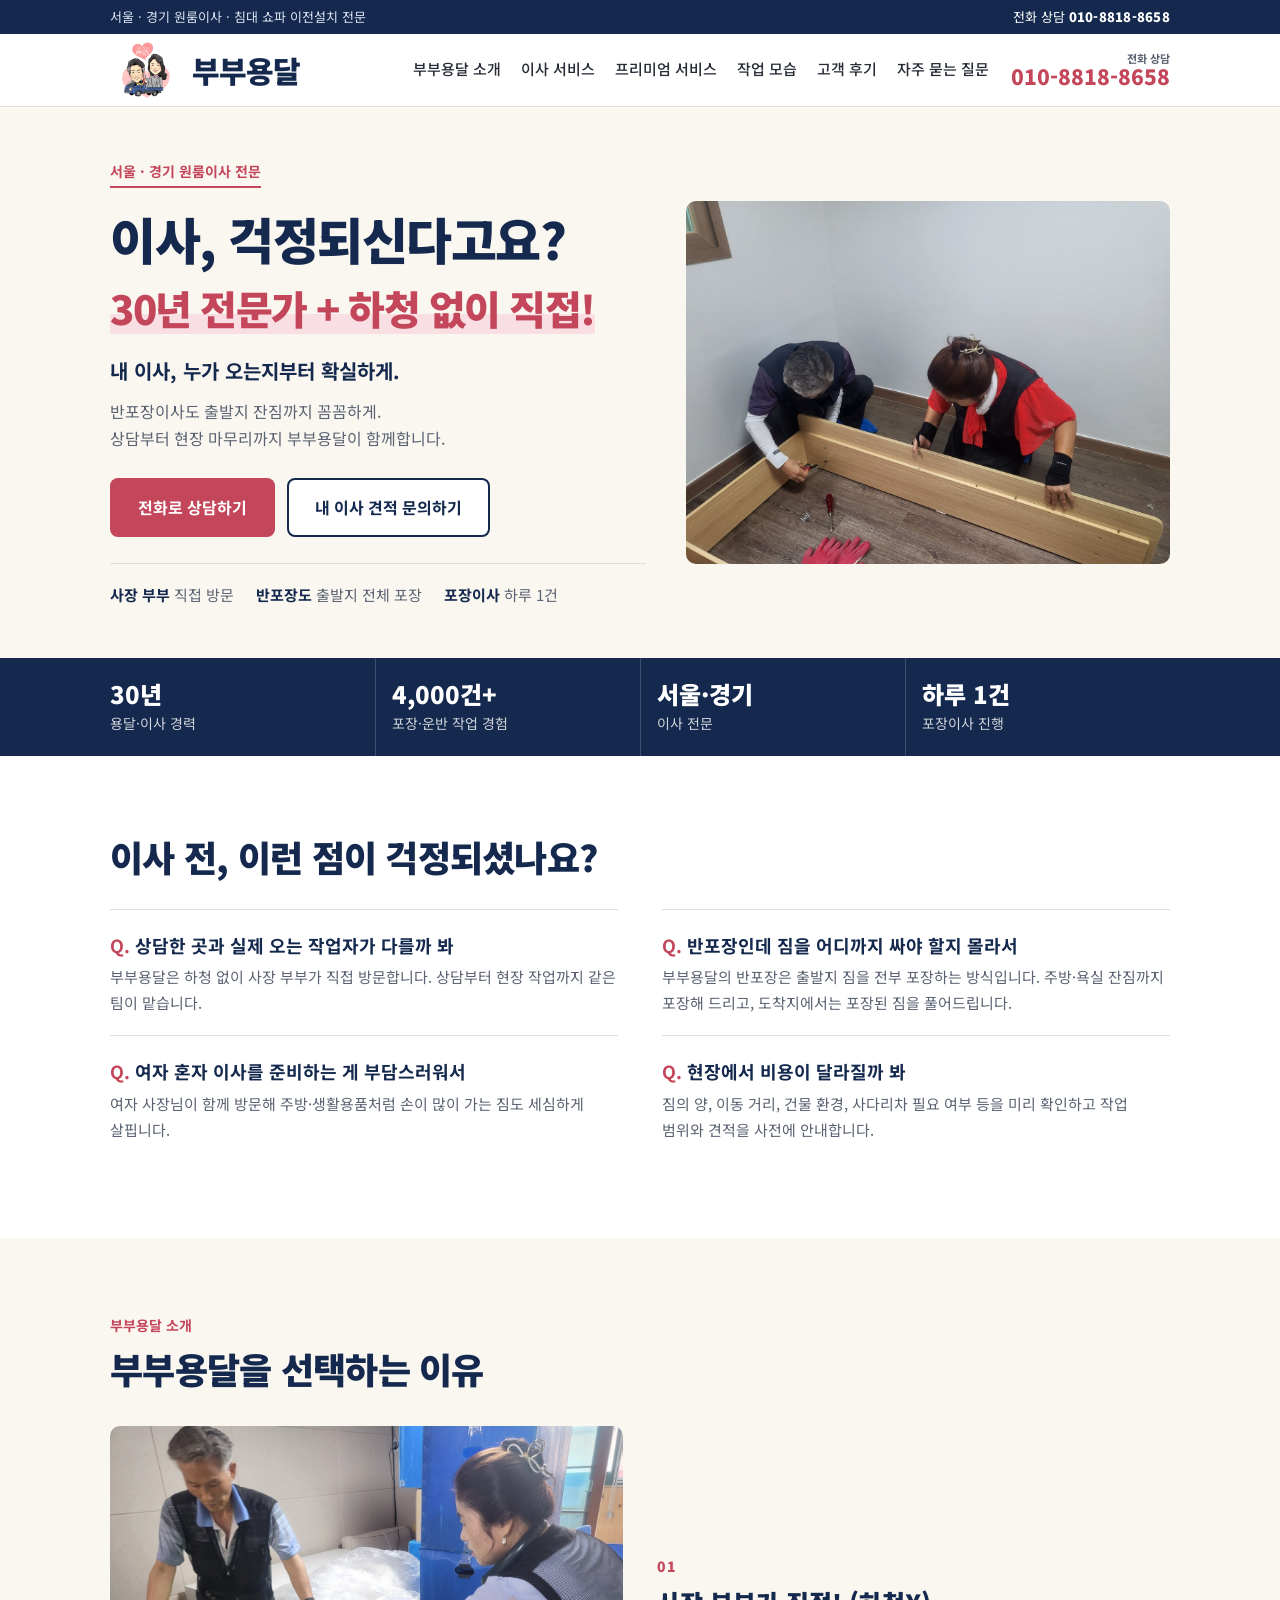
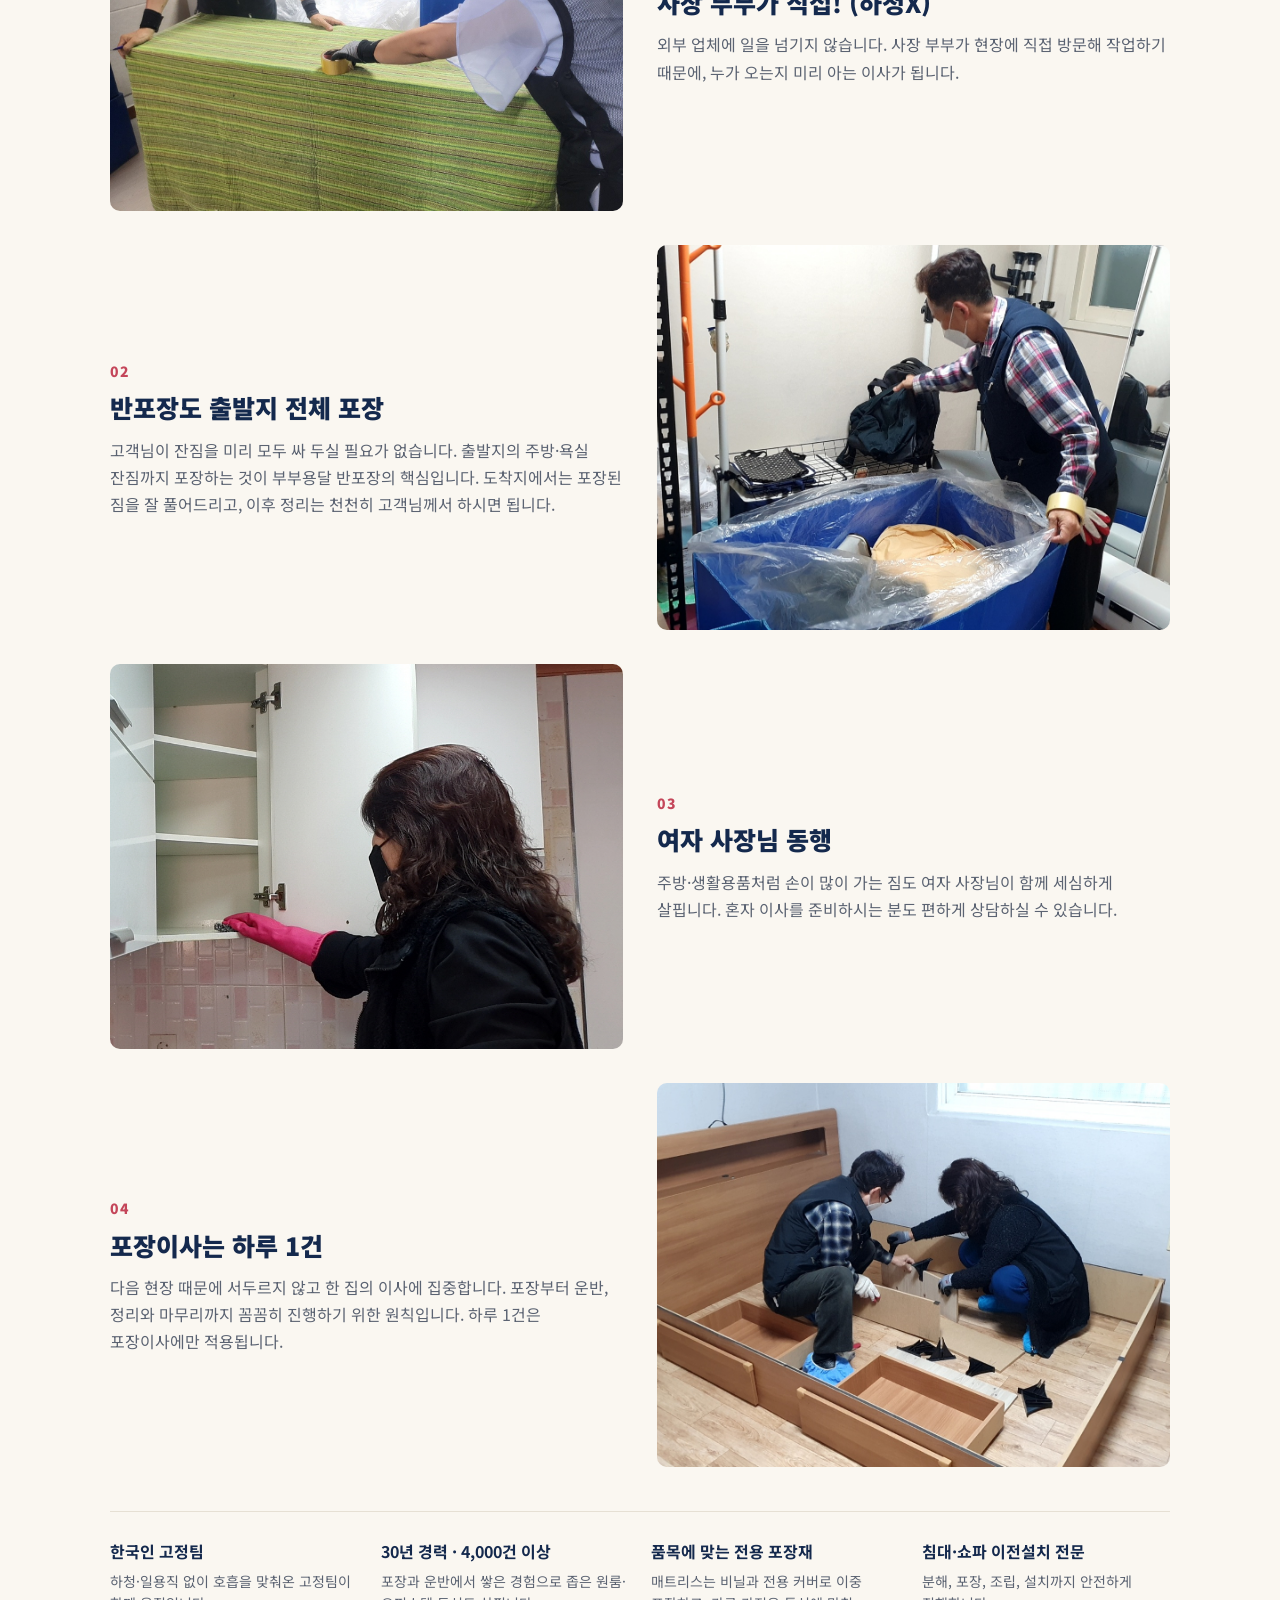
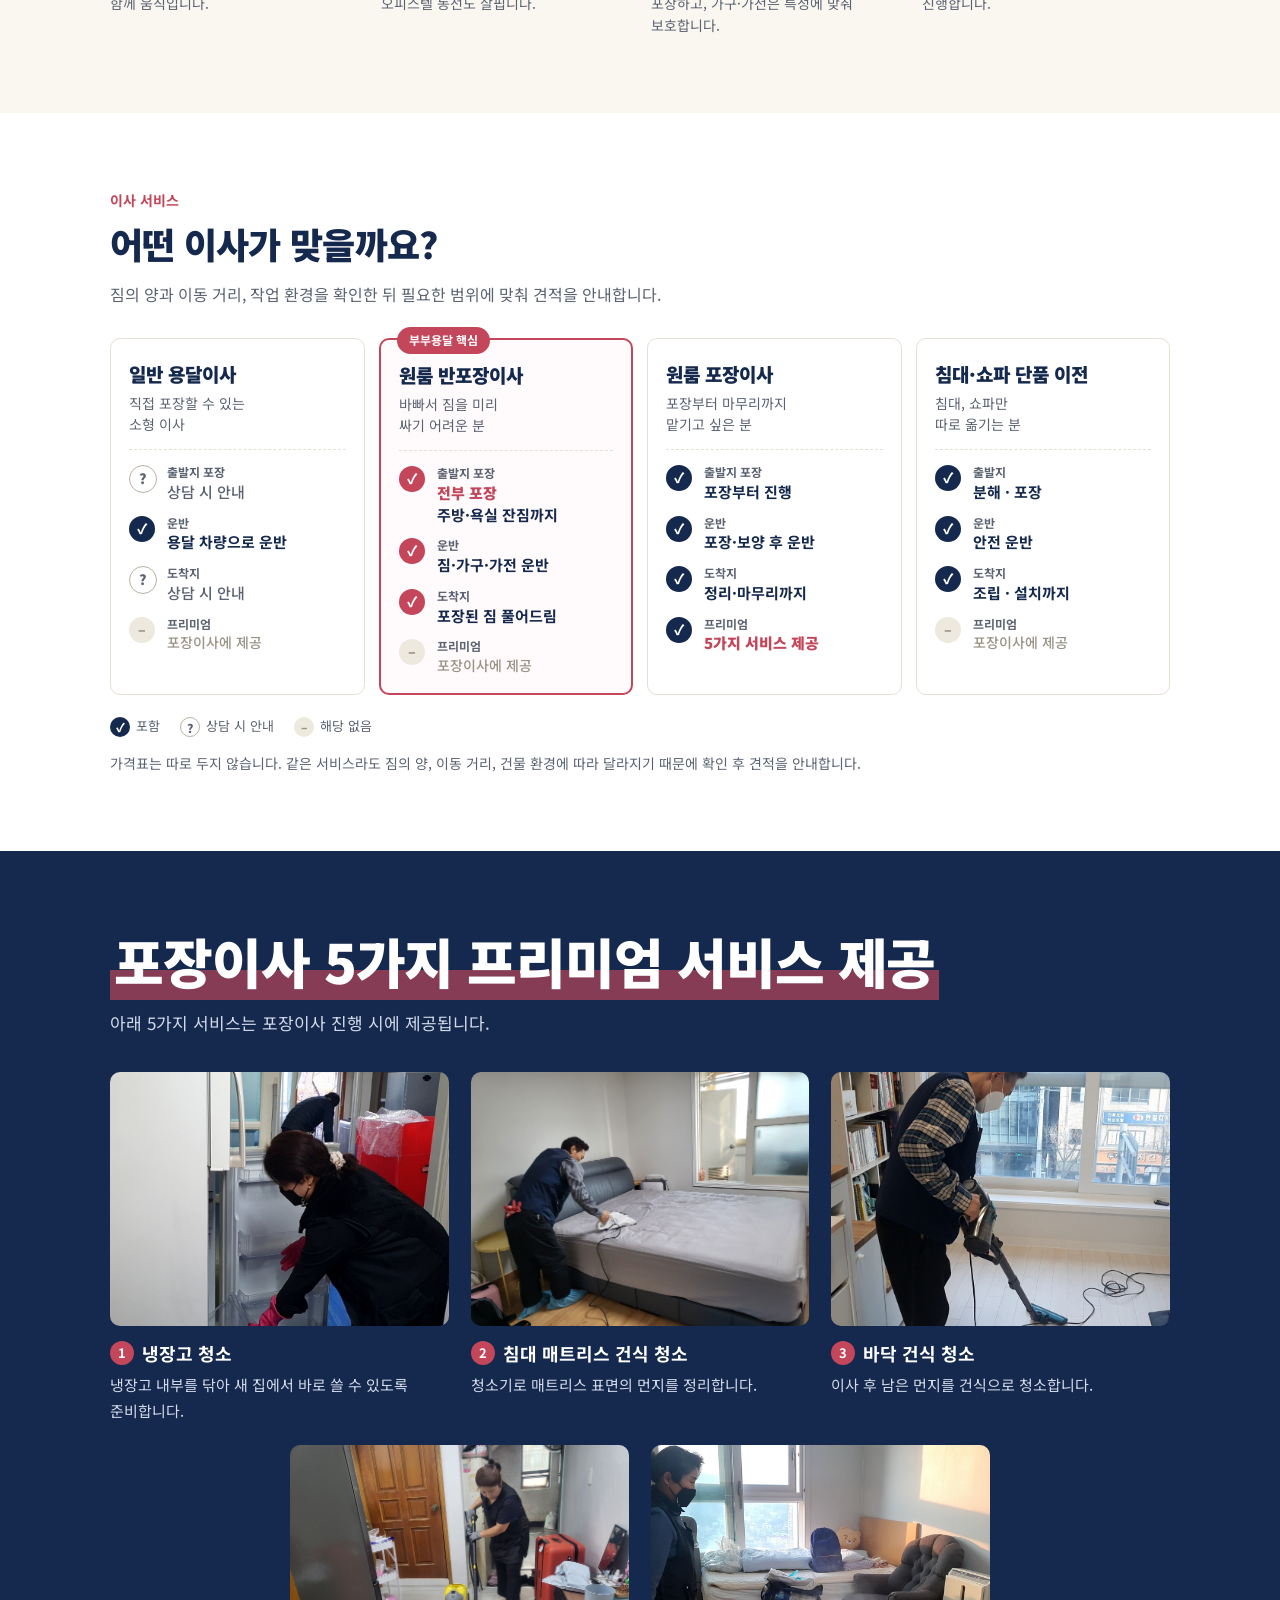
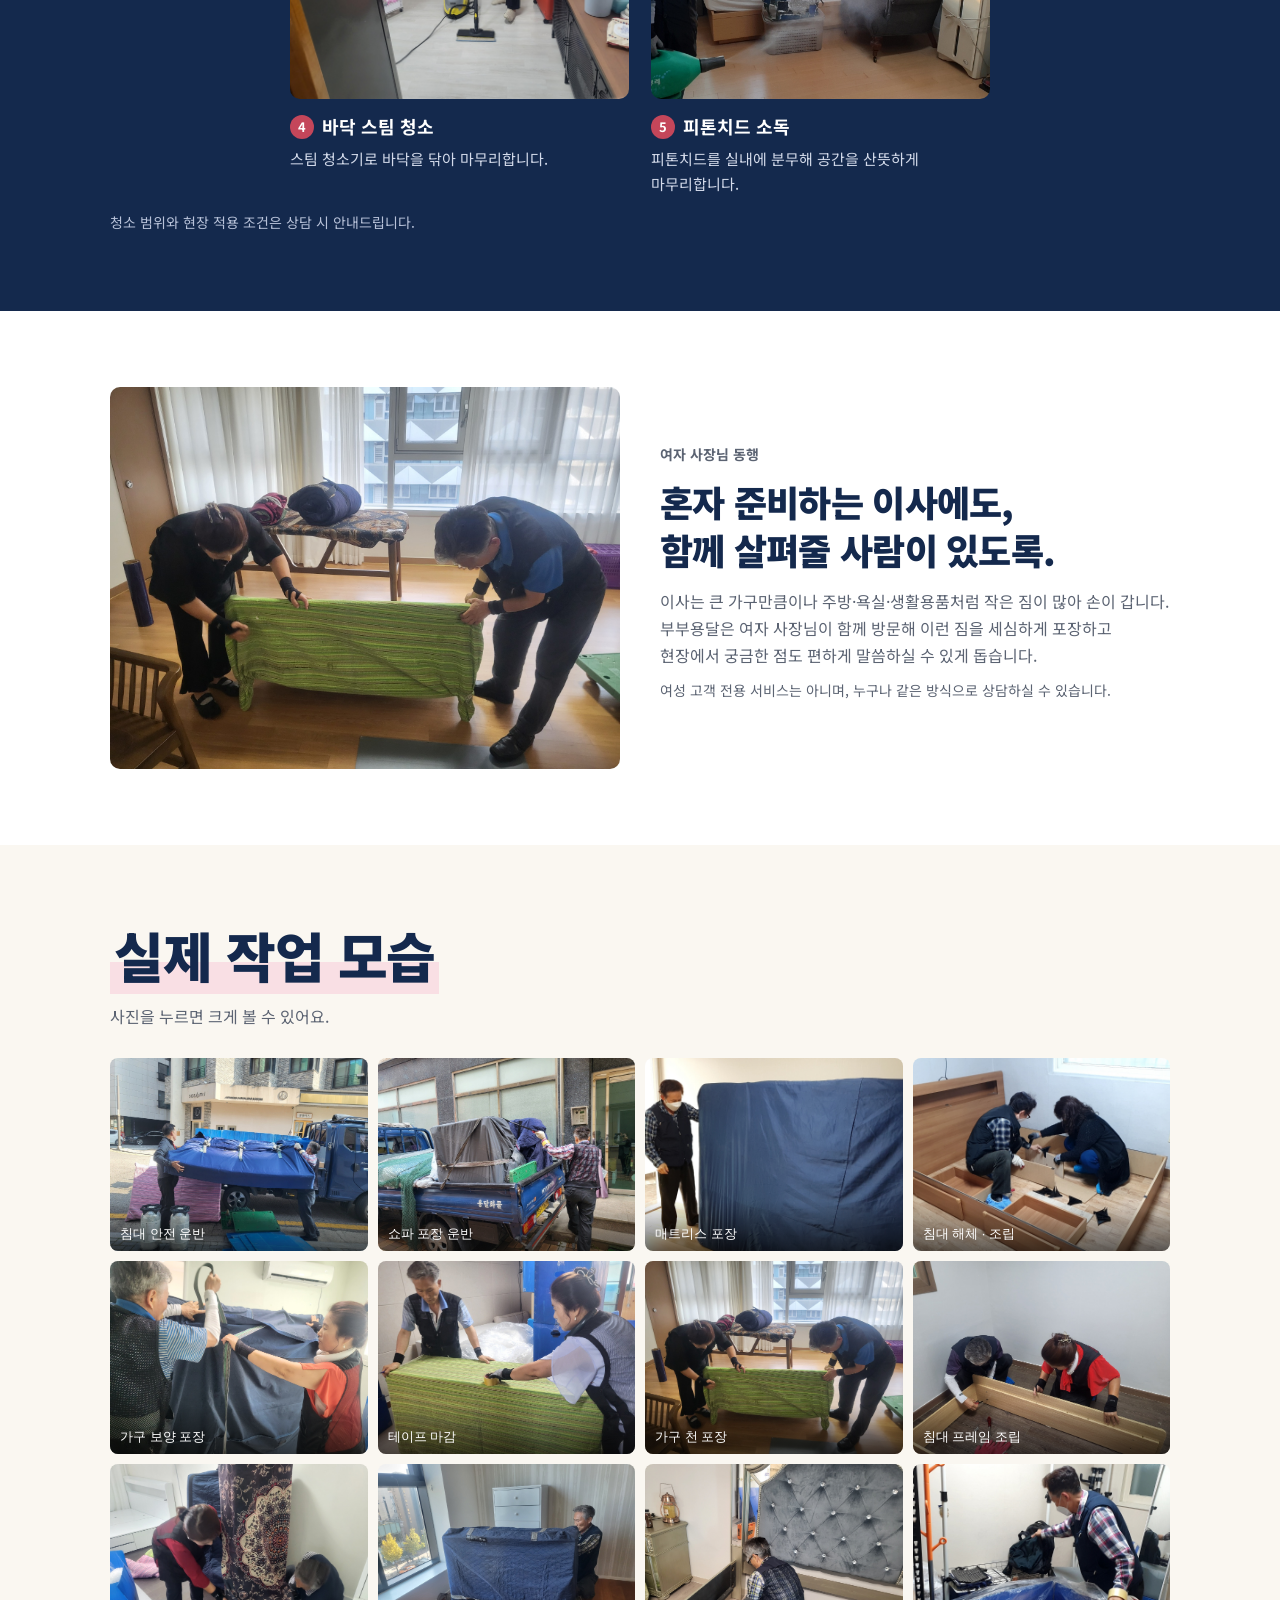
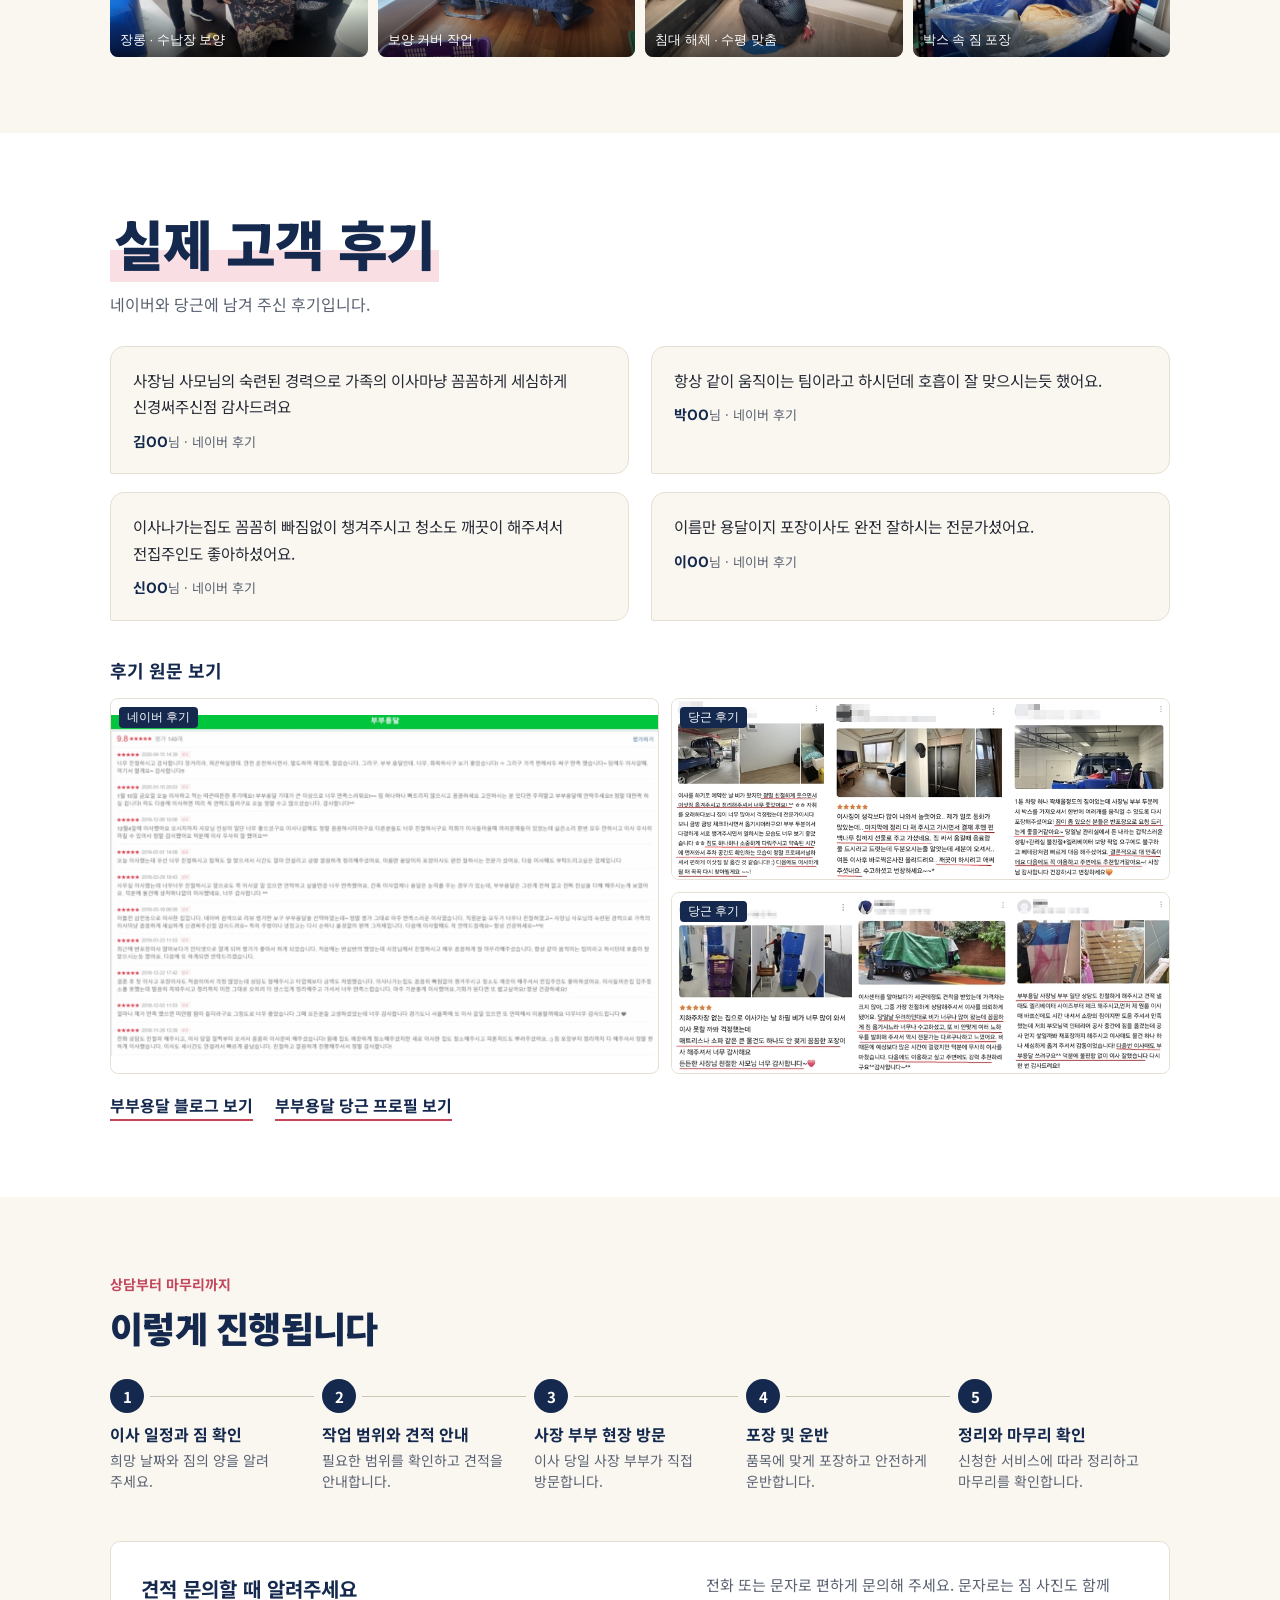
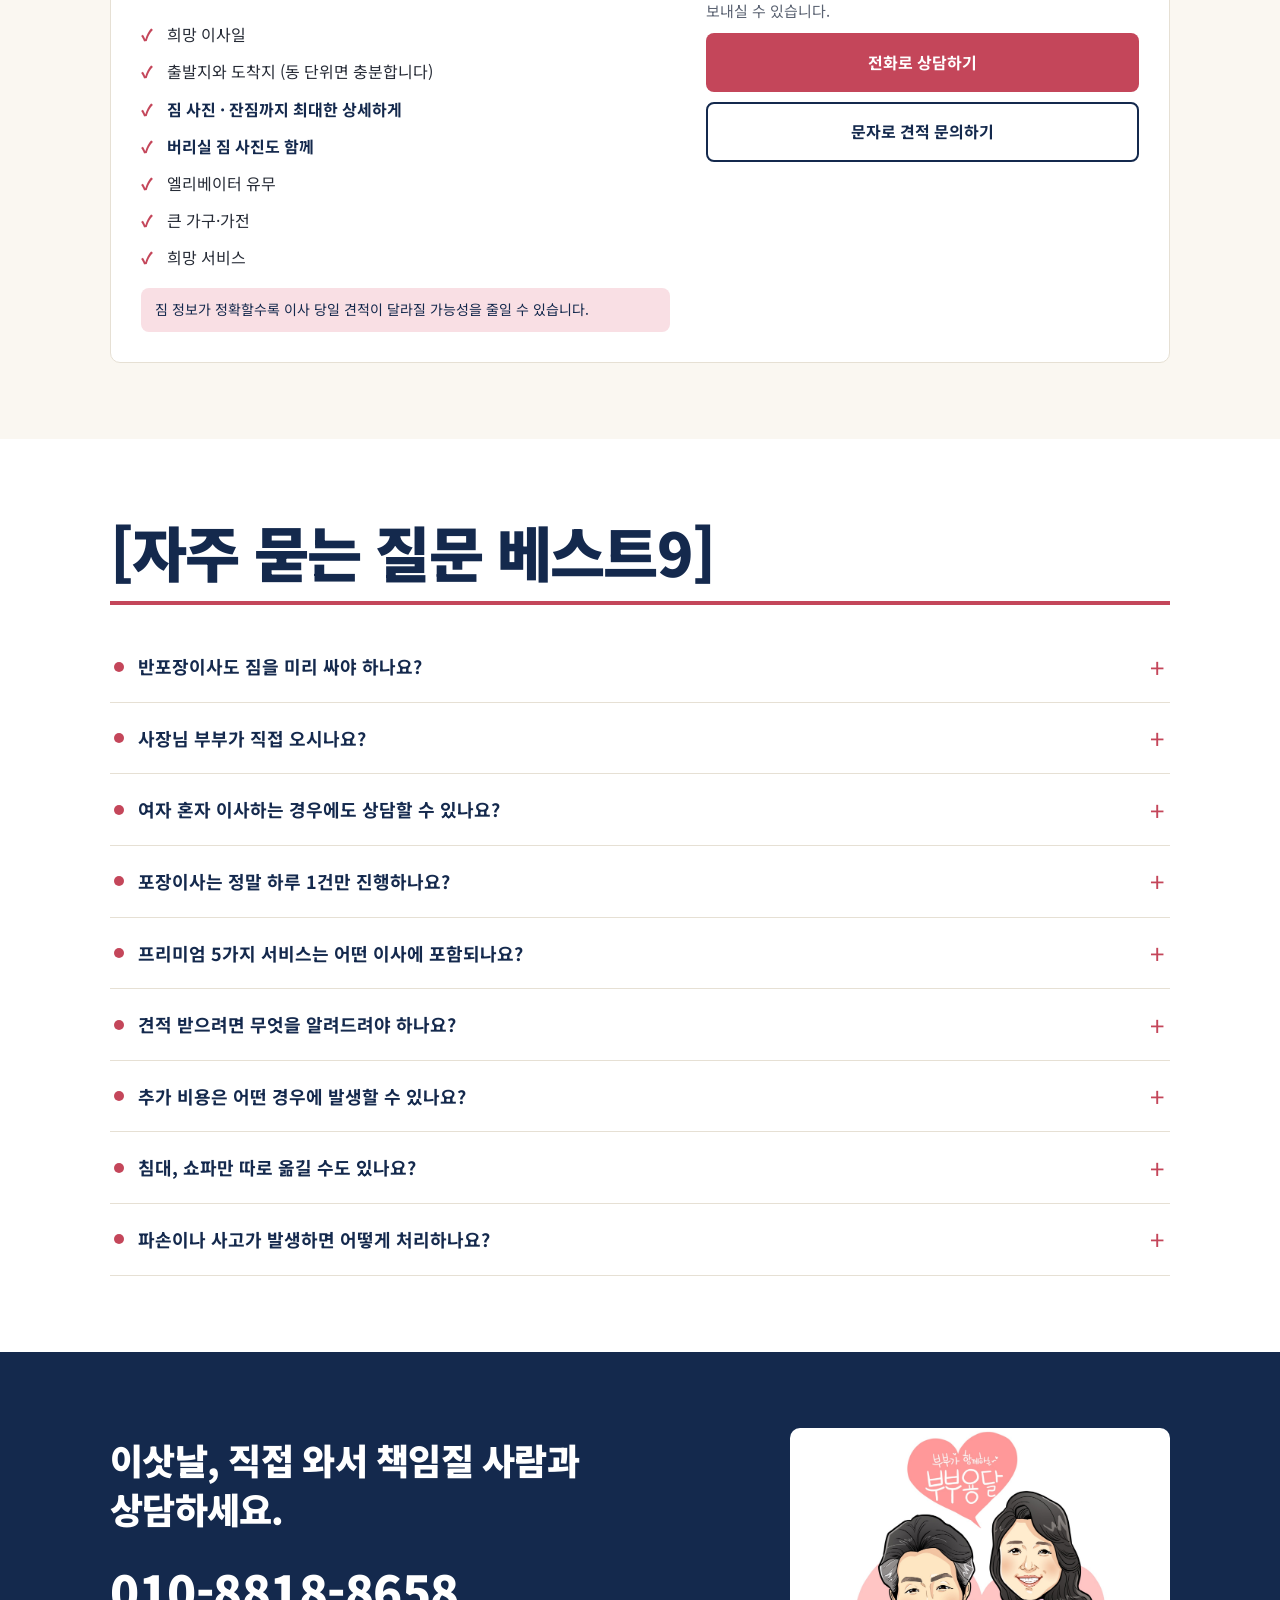
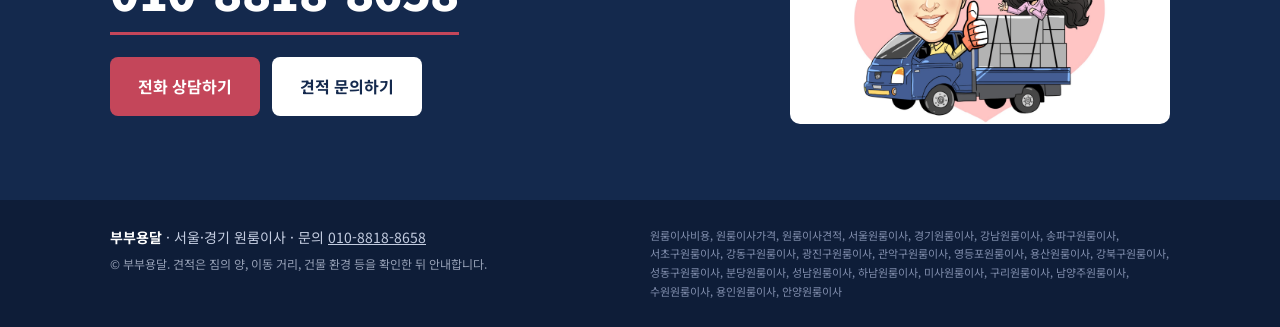
==== index.html @ bf61731b "부부용달 홈페이지 첫 공개 Co-Authored-By: Claude Sonnet 5.5 <noreply@anthropic.com>" ====
<!doctype html>
<html lang="ko">
<head>
<meta charset="utf-8">
<meta name="viewport" content="width=device-width, initial-scale=1">
<title>부부용달 | 서울·경기 원룸이사 · 반포장이사 · 용달이사</title>
<meta name="description" content="30년 전문가, 하청 없이 사장 부부가 직접 오는 서울·경기 원룸이사 전문 부부용달. 원룸이사 견적·비용 상담, 반포장이사는 출발지 짐 전부 포장, 포장이사는 하루 1건. 상담 010-8818-8658">
<meta property="og:title" content="부부용달 | 하청 없이 사장 부부가 직접 오는 원룸이사">
<meta property="og:description" content="서울·경기 원룸이사 · 원룸반포장이사 · 원룸포장이사 · 용달이사 · 침대 쇼파 이전설치. 상담 010-8818-8658">
<meta property="og:image" content="https://bubuyongdal.github.io/images/15.jpg">
<meta property="og:type" content="website">
<meta property="og:locale" content="ko_KR">
<link rel="icon" href="images/2.webp">
<link rel="preconnect" href="https://fonts.googleapis.com">
<link rel="preconnect" href="https://fonts.gstatic.com" crossorigin>
<link href="https://fonts.googleapis.com/css2?family=Noto+Sans+KR:wght@400;500;700;900&display=swap" rel="stylesheet">
<link rel="stylesheet" href="style.css">
<script type="application/ld+json">
{"@context":"https://schema.org","@type":"MovingCompany","name":"부부용달","telephone":"+82-10-8818-8658","areaServed":["서울","경기","강남","송파구","서초구","강동구","광진구","관악구","영등포","용산","강북구","성동구","분당","성남","하남","미사","구리","남양주","수원","용인","안양"],"sameAs":["https://blog.naver.com/logixjys","https://www.daangn.com/kr/local-profile/%EB%B6%80%EB%B6%80%EC%9A%A9%EB%8B%AC-39d3gcq84jt7/"]}
</script>
<link rel="canonical" href="https://bubuyongdal.github.io/">
<meta property="og:url" content="https://bubuyongdal.github.io/">
</head>
<body>

<div class="topbar">
  <div class="wrap topbar-in">
    <span>서울 · 경기 원룸이사 · 침대 쇼파 이전설치 전문</span>
    <a href="tel:01088188658">전화 상담 <b>010-8818-8658</b></a>
  </div>
</div>

<header class="header" id="top">
  <div class="wrap header-in">
    <a class="brand" href="#top" aria-label="부부용달 처음으로">
      <img src="images/1.jpg" alt="" width="72" height="56">
      <span>부부용달</span>
    </a>
    <nav class="nav" id="nav" aria-label="주요 메뉴">
      <a href="#about">부부용달 소개</a>
      <a href="#services">이사 서비스</a>
      <a href="#premium">프리미엄 서비스</a>
      <a href="#gallery">작업 모습</a>
      <a href="#reviews">고객 후기</a>
      <a href="#faq">자주 묻는 질문</a>
    </nav>
    <a class="head-tel" href="tel:01088188658" aria-label="전화 상담 010-8818-8658"><small>전화 상담</small>010-8818-8658</a>
    <button class="menu-btn" aria-label="메뉴 열기" aria-expanded="false" aria-controls="nav"><span></span><span></span><span></span></button>
  </div>
</header>

<main>

<!-- A. HERO -->
<section class="hero">
  <div class="wrap hero-in">
    <div class="hero-text">
      <p class="eyebrow">서울 · 경기 원룸이사 전문</p>
      <h1>이사, 걱정되신다고요?<br><em>30년 전문가 + 하청 없이 직접!</em></h1>
      <p class="hero-sub">내 이사, 누가 오는지부터 확실하게.</p>
      <p class="lead">반포장이사도 출발지 잔짐까지 꼼꼼하게.<br>상담부터 현장 마무리까지 부부용달이 함께합니다.</p>
      <div class="cta">
        <a class="btn btn-accent" href="tel:01088188658">전화로 상담하기</a>
        <a class="btn btn-line" href="#quote">내 이사 견적 문의하기</a>
      </div>
      <ul class="points">
        <li><b>사장 부부</b> 직접 방문</li>
        <li><b>반포장도</b> 출발지 전체 포장</li>
        <li><b>포장이사</b> 하루 1건</li>
      </ul>
    </div>
    <div class="hero-photo">
      <img src="images/15.jpg" alt="사장 부부가 함께 침대 프레임을 조립하는 모습" width="1400" height="1050" fetchpriority="high">
    </div>
  </div>
</section>

<!-- stat strip -->
<section class="strip" aria-label="부부용달 한눈에 보기">
  <div class="wrap strip-in">
    <p><strong>30년</strong><span>용달·이사 경력</span></p>
    <p><strong>4,000건+</strong><span>포장·운반 작업 경험</span></p>
    <p><strong>서울·경기</strong><span>이사 전문</span></p>
    <p><strong>하루 1건</strong><span>포장이사 진행</span></p>
  </div>
</section>

<!-- C. WORRIES -->
<section class="section" id="worry">
  <div class="wrap">
    <h2>이사 전, 이런 점이 걱정되셨나요?</h2>
    <ul class="qa-list">
      <li>
        <p class="q">상담한 곳과 실제 오는 작업자가 다를까 봐</p>
        <p class="a">부부용달은 하청 없이 사장 부부가 직접 방문합니다. 상담부터 현장 작업까지 같은 팀이 맡습니다.</p>
      </li>
      <li>
        <p class="q">반포장인데 짐을 어디까지 싸야 할지 몰라서</p>
        <p class="a">부부용달의 반포장은 출발지 짐을 전부 포장하는 방식입니다. 주방·욕실 잔짐까지 포장해 드리고, 도착지에서는 포장된 짐을 풀어드립니다.</p>
      </li>
      <li>
        <p class="q">여자 혼자 이사를 준비하는 게 부담스러워서</p>
        <p class="a">여자 사장님이 함께 방문해 주방·생활용품처럼 손이 많이 가는 짐도 세심하게 살핍니다.</p>
      </li>
      <li>
        <p class="q">현장에서 비용이 달라질까 봐</p>
        <p class="a">짐의 양, 이동 거리, 건물 환경, 사다리차 필요 여부 등을 미리 확인하고 작업 범위와 견적을 사전에 안내합니다.</p>
      </li>
    </ul>
  </div>
</section>

<!-- D. WHY -->
<section class="section ivory" id="about">
  <div class="wrap">
    <p class="kicker">부부용달 소개</p>
    <h2>부부용달을 선택하는 이유</h2>

    <div class="why">
      <article class="why-row">
        <img src="images/13.jpg" alt="어머니가 가구 포장을 테이프로 마감하고 아버지가 잡아 주는 모습" loading="lazy" width="1400" height="1050">
        <div>
          <span class="num">01</span>
          <h3>사장 부부가 직접! (하청X)</h3>
          <p>외부 업체에 일을 넘기지 않습니다. 사장 부부가 현장에 직접 방문해 작업하기 때문에, 누가 오는지 미리 아는 이사가 됩니다.</p>
        </div>
      </article>
      <article class="why-row rev">
        <img src="images/7.jpg" alt="이사 박스에 짐을 담고 비닐을 정리하는 아버지의 모습" loading="lazy" width="1536" height="864">
        <div>
          <span class="num">02</span>
          <h3>반포장도 출발지 전체 포장</h3>
          <p>고객님이 잔짐을 미리 모두 싸 두실 필요가 없습니다. 출발지의 주방·욕실 잔짐까지 포장하는 것이 부부용달 반포장의 핵심입니다. 도착지에서는 포장된 짐을 잘 풀어드리고, 이후 정리는 천천히 고객님께서 하시면 됩니다.</p>
        </div>
      </article>
      <article class="why-row">
        <img src="images/5.jpg" alt="어머니가 주방 수납장 안쪽을 닦는 모습" loading="lazy" width="891" height="864">
        <div>
          <span class="num">03</span>
          <h3>여자 사장님 동행</h3>
          <p>주방·생활용품처럼 손이 많이 가는 짐도 여자 사장님이 함께 세심하게 살핍니다. 혼자 이사를 준비하시는 분도 편하게 상담하실 수 있습니다.</p>
        </div>
      </article>
      <article class="why-row rev">
        <img src="images/8.jpg" alt="부부가 함께 서랍형 침대를 해체하는 모습" loading="lazy" width="1536" height="864">
        <div>
          <span class="num">04</span>
          <h3>포장이사는 하루 1건</h3>
          <p>다음 현장 때문에 서두르지 않고 한 집의 이사에 집중합니다. 포장부터 운반, 정리와 마무리까지 꼼꼼히 진행하기 위한 원칙입니다. 하루 1건은 포장이사에만 적용됩니다.</p>
        </div>
      </article>
    </div>

    <ul class="more">
      <li><b>한국인 고정팀</b><span>하청·일용직 없이 호흡을 맞춰온 고정팀이 함께 움직입니다.</span></li>
      <li><b>30년 경력 · 4,000건 이상</b><span>포장과 운반에서 쌓은 경험으로 좁은 원룸·오피스텔 동선도 살핍니다.</span></li>
      <li><b>품목에 맞는 전용 포장재</b><span>매트리스는 비닐과 전용 커버로 이중 포장하고, 가구·가전은 특성에 맞춰 보호합니다.</span></li>
      <li><b>침대·쇼파 이전설치 전문</b><span>분해, 포장, 조립, 설치까지 안전하게 진행합니다.</span></li>
    </ul>
  </div>
</section>

<!-- E. SERVICES -->
<section class="section" id="services">
  <div class="wrap">
    <p class="kicker">이사 서비스</p>
    <h2>어떤 이사가 맞을까요?</h2>
    <p class="sub">짐의 양과 이동 거리, 작업 환경을 확인한 뒤 필요한 범위에 맞춰 견적을 안내합니다.</p>

    <div class="svc">
      <article class="svc-card">
        <h3>일반 용달이사</h3>
        <p class="for">직접 포장할 수 있는<br>소형 이사</p>
        <ul class="rows">
          <li class="ask"><span>출발지 포장</span><em>상담 시 안내</em></li>
          <li class="on"><span>운반</span><em>용달 차량으로 운반</em></li>
          <li class="ask"><span>도착지</span><em>상담 시 안내</em></li>
          <li class="off"><span>프리미엄</span><em>포장이사에 제공</em></li>
        </ul>
      </article>

      <article class="svc-card hl">
        <span class="ribbon">부부용달 핵심</span>
        <h3>원룸 반포장이사</h3>
        <p class="for">바빠서 짐을 미리<br>싸기 어려운 분</p>
        <ul class="rows">
          <li class="on"><span>출발지 포장</span><em><b>전부 포장</b><br>주방·욕실 잔짐까지</em></li>
          <li class="on"><span>운반</span><em>짐·가구·가전 운반</em></li>
          <li class="on"><span>도착지</span><em>포장된 짐 풀어드림</em></li>
          <li class="off"><span>프리미엄</span><em>포장이사에 제공</em></li>
        </ul>
      </article>

      <article class="svc-card">
        <h3>원룸 포장이사</h3>
        <p class="for">포장부터 마무리까지<br>맡기고 싶은 분</p>
        <ul class="rows">
          <li class="on"><span>출발지 포장</span><em>포장부터 진행</em></li>
          <li class="on"><span>운반</span><em>포장·보양 후 운반</em></li>
          <li class="on"><span>도착지</span><em>정리·마무리까지</em></li>
          <li class="on"><span>프리미엄</span><em><b>5가지 서비스 제공</b></em></li>
        </ul>
      </article>

      <article class="svc-card">
        <h3>침대·쇼파 단품 이전</h3>
        <p class="for">침대, 쇼파만<br>따로 옮기는 분</p>
        <ul class="rows">
          <li class="on"><span>출발지</span><em>분해 · 포장</em></li>
          <li class="on"><span>운반</span><em>안전 운반</em></li>
          <li class="on"><span>도착지</span><em>조립 · 설치까지</em></li>
          <li class="off"><span>프리미엄</span><em>포장이사에 제공</em></li>
        </ul>
      </article>
    </div>

    <ul class="legend" aria-label="표시 안내">
      <li class="on"><i>✓</i>포함</li>
      <li class="ask"><i>?</i>상담 시 안내</li>
      <li class="off"><i>–</i>해당 없음</li>
    </ul>
    <p class="fine">가격표는 따로 두지 않습니다. 같은 서비스라도 짐의 양, 이동 거리, 건물 환경에 따라 달라지기 때문에 확인 후 견적을 안내합니다.</p>
  </div>
</section>

<!-- F. PREMIUM -->
<section class="section navy-sec" id="premium">
  <div class="wrap">
    <h2 class="big-title">포장이사 5가지 프리미엄 서비스 제공</h2>
    <p class="sub">아래 5가지 서비스는 포장이사 진행 시에 제공됩니다.</p>

    <ol class="prem">
      <li>
        <img src="images/29.jpg" alt="어머니가 냉장고 내부 선반과 서랍을 닦는 모습" loading="lazy">
        <h3><i>1</i>냉장고 청소</h3>
        <p>냉장고 내부를 닦아 새 집에서 바로 쓸 수 있도록 준비합니다.</p>
      </li>
      <li>
        <img src="images/4.jpg" alt="아버지가 침대 매트리스를 청소기로 건식 청소하는 모습" loading="lazy">
        <h3><i>2</i>침대 매트리스 건식 청소</h3>
        <p>청소기로 매트리스 표면의 먼지를 정리합니다.</p>
      </li>
      <li>
        <img src="images/20.jpg" alt="아버지가 청소기로 바닥을 건식 청소하는 모습" loading="lazy">
        <h3><i>3</i>바닥 건식 청소</h3>
        <p>이사 후 남은 먼지를 건식으로 청소합니다.</p>
      </li>
      <li>
        <img src="images/11.jpg" alt="어머니가 스팀청소기로 바닥을 청소하는 모습" loading="lazy">
        <h3><i>4</i>바닥 스팀 청소</h3>
        <p>스팀 청소기로 바닥을 닦아 마무리합니다.</p>
      </li>
      <li>
        <img src="images/21.jpg" alt="어머니가 방 안에 피톤치드를 분무하는 모습" loading="lazy">
        <h3><i>5</i>피톤치드 소독</h3>
        <p>피톤치드를 실내에 분무해 공간을 산뜻하게 마무리합니다.</p>
      </li>
    </ol>
    <p class="fine light">청소 범위와 현장 적용 조건은 상담 시 안내드립니다.</p>
  </div>
</section>

<!-- G. WOMEN -->
<section class="section" id="together">
  <div class="wrap together">
    <img src="images/14.jpg" alt="사장 부부가 함께 가구를 천으로 감싸 포장하는 모습" loading="lazy" width="1400" height="1050">
    <div>
      <p class="kicker">여자 사장님 동행</p>
      <h2>혼자 준비하는 이사에도,<br>함께 살펴줄 사람이 있도록.</h2>
      <p>이사는 큰 가구만큼이나 주방·욕실·생활용품처럼 작은 짐이 많아 손이 갑니다. 부부용달은 여자 사장님이 함께 방문해 이런 짐을 세심하게 포장하고 현장에서 궁금한 점도 편하게 말씀하실 수 있게 돕습니다.</p>
      <p class="mute">여성 고객 전용 서비스는 아니며, 누구나 같은 방식으로 상담하실 수 있습니다.</p>
    </div>
  </div>
</section>

<!-- H. GALLERY -->
<section class="section ivory" id="gallery">
  <div class="wrap">
    <h2 class="big-title">실제 작업 모습</h2>
    <p class="sub">사진을 누르면 크게 볼 수 있어요.</p>
    <div class="gallery">
      <button class="g" data-lb="g" data-cap="침대 안전 운반"><img src="images/26.jpg" alt="사장 부부가 보양 커버를 씌운 침대를 용달 트럭에 싣는 모습" loading="lazy"><span>침대 안전 운반</span></button>
      <button class="g" data-lb="g" data-cap="쇼파 포장 운반"><img src="images/27.jpg" alt="포장한 쇼파를 용달 트럭에 싣고 끈으로 고정하는 모습" loading="lazy"><span>쇼파 포장 운반</span></button>
      <button class="g" data-lb="g" data-cap="매트리스 포장"><img src="images/6.jpg" alt="아버지가 파란 커버로 포장한 매트리스를 세워 두는 모습" loading="lazy"><span>매트리스 포장</span></button>
      <button class="g" data-lb="g" data-cap="침대 해체 · 조립"><img src="images/8.jpg" alt="부부가 서랍형 침대를 해체하는 모습" loading="lazy"><span>침대 해체 · 조립</span></button>
      <button class="g" data-lb="g" data-cap="가구 보양 포장"><img src="images/12.jpg" alt="부부가 보양 커버를 끈으로 고정하는 모습" loading="lazy"><span>가구 보양 포장</span></button>
      <button class="g" data-lb="g" data-cap="테이프 마감"><img src="images/13.jpg" alt="어머니가 가구를 테이프로 마감하는 모습" loading="lazy"><span>테이프 마감</span></button>
      <button class="g" data-lb="g" data-cap="가구 천 포장"><img src="images/14.jpg" alt="부부가 가구를 천으로 감싸는 모습" loading="lazy"><span>가구 천 포장</span></button>
      <button class="g" data-lb="g" data-cap="침대 프레임 조립"><img src="images/15.jpg" alt="부부가 침대 프레임을 조립하는 모습" loading="lazy"><span>침대 프레임 조립</span></button>
      <button class="g" data-lb="g" data-cap="장롱 · 수납장 보양"><img src="images/16.jpg" alt="무늬 커버로 수납장을 감싸는 모습" loading="lazy"><span>장롱 · 수납장 보양</span></button>
      <button class="g" data-lb="g" data-cap="퀼팅 보양 커버 작업"><img src="images/18.jpg" alt="아버지가 퀼팅 보양 커버를 씌우는 모습" loading="lazy"><span>보양 커버 작업</span></button>
      <button class="g" data-lb="g" data-cap="침대 해체 · 수평 맞춤"><img src="images/10.jpg" alt="아버지가 벨벳 헤드 침대를 해체하는 모습" loading="lazy"><span>침대 해체 · 수평 맞춤</span></button>
      <button class="g" data-lb="g" data-cap="박스 속 짐 포장"><img src="images/7.jpg" alt="파란 이사 박스에 짐을 담는 모습" loading="lazy"><span>박스 속 짐 포장</span></button>
    </div>
  </div>
</section>

<!-- I. REVIEWS -->
<section class="section" id="reviews">
  <div class="wrap">
    <h2 class="big-title">실제 고객 후기</h2>
    <p class="sub">네이버와 당근에 남겨 주신 후기입니다.</p>

    <div class="bubbles">
      <figure class="bubble"><blockquote>사장님 사모님의 숙련된 경력으로 가족의 이사마냥 꼼꼼하게 세심하게 신경써주신점 감사드려요</blockquote><figcaption><b>김OO</b>님 · 네이버 후기</figcaption></figure>
      <figure class="bubble"><blockquote>항상 같이 움직이는 팀이라고 하시던데 호흡이 잘 맞으시는듯 했어요.</blockquote><figcaption><b>박OO</b>님 · 네이버 후기</figcaption></figure>
      <figure class="bubble"><blockquote>이사나가는집도 꼼꼼히 빠짐없이 챙겨주시고 청소도 깨끗이 해주셔서 전집주인도 좋아하셨어요.</blockquote><figcaption><b>신OO</b>님 · 네이버 후기</figcaption></figure>
      <figure class="bubble"><blockquote>이름만 용달이지 포장이사도 완전 잘하시는 전문가셨어요.</blockquote><figcaption><b>이OO</b>님 · 네이버 후기</figcaption></figure>
    </div>

    <h3 class="sub-h">후기 원문 보기</h3>
    <div class="shots">
      <button class="shot" data-lb="r" data-cap="네이버 후기 (평점 9.8 · 평가 149개)"><img src="images/22.webp" alt="네이버 후기 모음 화면. 평점 9.8, 평가 149개" loading="lazy"><span>네이버 후기</span></button>
      <button class="shot" data-lb="r" data-cap="당근 후기 1"><img src="images/24.jpg" alt="당근에 남겨진 후기 세 건" loading="lazy"><span>당근 후기</span></button>
      <button class="shot" data-lb="r" data-cap="당근 후기 2"><img src="images/25.jpg" alt="당근에 남겨진 후기 세 건" loading="lazy"><span>당근 후기</span></button>
    </div>
    <p class="links-line">
      <a href="https://blog.naver.com/logixjys" target="_blank" rel="noopener">부부용달 블로그 보기</a>
      <a href="https://www.daangn.com/kr/local-profile/%EB%B6%80%EB%B6%80%EC%9A%A9%EB%8B%AC-39d3gcq84jt7/" target="_blank" rel="noopener">부부용달 당근 프로필 보기</a>
    </p>
  </div>
</section>

<!-- J. PROCESS + QUOTE -->
<section class="section ivory" id="quote">
  <div class="wrap">
    <p class="kicker">상담부터 마무리까지</p>
    <h2>이렇게 진행됩니다</h2>
    <ol class="steps">
      <li><b>1</b><h3>이사 일정과 짐 확인</h3><p>희망 날짜와 짐의 양을 알려 주세요.</p></li>
      <li><b>2</b><h3>작업 범위와 견적 안내</h3><p>필요한 범위를 확인하고 견적을 안내합니다.</p></li>
      <li><b>3</b><h3>사장 부부 현장 방문</h3><p>이사 당일 사장 부부가 직접 방문합니다.</p></li>
      <li><b>4</b><h3>포장 및 운반</h3><p>품목에 맞게 포장하고 안전하게 운반합니다.</p></li>
      <li><b>5</b><h3>정리와 마무리 확인</h3><p>신청한 서비스에 따라 정리하고 마무리를 확인합니다.</p></li>
    </ol>

    <div class="ask-wrap">
      <div>
        <h3>견적 문의할 때 알려주세요</h3>
        <ul class="check">
          <li>희망 이사일</li>
          <li>출발지와 도착지 (동 단위면 충분합니다)</li>
          <li><b>짐 사진 · 잔짐까지 최대한 상세하게</b></li>
          <li><b>버리실 짐 사진도 함께</b></li>
          <li>엘리베이터 유무</li>
          <li>큰 가구·가전</li>
          <li>희망 서비스</li>
        </ul>
        <p class="note">짐 정보가 정확할수록 이사 당일 견적이 달라질 가능성을 줄일 수 있습니다.</p>
      </div>
      <div class="ask-box">
        <p>전화 또는 문자로 편하게 문의해 주세요. 문자로는 짐 사진도 함께 보내실 수 있습니다.</p>
        <a class="btn btn-accent btn-block" href="tel:01088188658">전화로 상담하기</a>
        <a class="btn btn-line btn-block" id="sms-btn" href="sms:01088188658">문자로 견적 문의하기</a>
        <a class="btn btn-kakao btn-block" id="kakao-btn" href="#" target="_blank" rel="noopener" hidden>카카오톡으로 문의하기</a>
      </div>
    </div>
  </div>
</section>

<!-- K. FAQ -->
<section class="section" id="faq">
  <div class="wrap">
    <h2 class="faq-title">[자주 묻는 질문 베스트9]</h2>
    <div class="faq">
      <details><summary>반포장이사도 짐을 미리 싸야 하나요?</summary><p>아니요. 부부용달의 반포장이사는 출발지 짐을 전부 포장하는 것이 핵심입니다. 주방·욕실 잔짐까지 부부용달이 모두 포장합니다.<br><br>고객님은 부동산 업무에만 신경 쓰시면 됩니다. 도착지에서는 포장된 짐을 잘 풀어드리며, 이후 정리는 천천히 고객님께서 하시면 됩니다.</p></details>
      <details><summary>사장님 부부가 직접 오시나요?</summary><p>네. 하청 없이 사장 부부가 현장에 직접 방문해 작업하며, 항상 함께 움직이는 고정팀으로 진행합니다.</p></details>
      <details><summary>여자 혼자 이사하는 경우에도 상담할 수 있나요?</summary><p>물론입니다. 여자 사장님이 함께 방문해 주방·생활용품처럼 손이 많이 가는 짐도 세심하게 살핍니다. 편하게 전화나 문자로 문의해 주세요.</p></details>
      <details><summary>포장이사는 정말 하루 1건만 진행하나요?</summary><p>네. 포장이사는 하루 1건만 진행해 다음 현장 때문에 서두르지 않고 한 집에 집중합니다. 이 원칙은 포장이사에만 적용되며, 반포장이나 단품 운반에는 해당하지 않습니다. 예약 가능한 날짜는 상담 시 확인해 드립니다.</p></details>
      <details><summary>프리미엄 5가지 서비스는 어떤 이사에 포함되나요?</summary><p>냉장고 청소, 침대 매트리스 건식 청소, 바닥 건식 청소, 바닥 스팀 청소, 피톤치드 소독은 포장이사에 제공되는 서비스입니다. 다른 이사 방식에 기본으로 포함되는 것은 아니며, 청소 범위와 적용 조건은 상담 시 안내드립니다.</p></details>
      <details><summary>견적 받으려면 무엇을 알려드려야 하나요?</summary><p>희망 이사일, 출발지와 도착지, 엘리베이터 유무, 큰 가구·가전, 희망 서비스를 알려 주세요.<br><br>특히 <b>잔짐까지 최대한 상세한 짐 사진</b>을 보내 주시고, <b>버리실 짐도 함께</b> 보내 주셔야 합니다. 짐 정보가 정확할수록 이사 당일 견적이 달라질 가능성을 줄일 수 있습니다. 동·호수까지 자세한 주소는 처음에는 필요하지 않습니다.</p></details>
      <details><summary>추가 비용은 어떤 경우에 발생할 수 있나요?</summary><p>짐의 양, 이동 거리, 건물 환경(엘리베이터·계단), 작업 인원, 사다리차 필요 여부 등에 따라 비용이 달라질 수 있습니다. 이런 조건은 견적 전에 확인하고 사전에 설명드립니다.</p></details>
      <details><summary>침대, 쇼파만 따로 옮길 수도 있나요?</summary><p>네, 가능합니다. 부부용달은 이삿짐 외에도 각종 침대, 쇼파 이전설치를 전문으로 하고 있습니다. 분해, 포장, 조립, 설치까지 안전하게 진행합니다.<br><br>사진을 보내 주시면 확인 후 견적을 안내드립니다.</p></details>
      <details><summary>파손이나 사고가 발생하면 어떻게 처리하나요?</summary><p>부부용달은 하청 없이 직접 작업하기 때문에 최근 5년 이내 파손율이 1% 이하로 거의 없습니다. 그래도 혹시 모를 사고에 대비해 보험에 가입되어 있습니다.<br><br>걱정되는 품목이 있다면 상담 때 미리 알려 주세요. 구체적인 처리 방식은 상황에 따라 안내드립니다.</p></details>
    </div>
  </div>
</section>

<!-- L. FINAL CTA -->
<section class="section navy-sec final" id="contact">
  <div class="wrap final-in">
    <div>
      <h2>이삿날, 직접 와서 책임질 사람과 상담하세요.</h2>
      <a class="big-tel" href="tel:01088188658">010-8818-8658</a>
      <div class="cta">
        <a class="btn btn-accent" href="tel:01088188658">전화 상담하기</a>
        <a class="btn btn-light" href="#quote">견적 문의하기</a>
      </div>
    </div>
    <img class="final-logo" src="images/1.jpg" alt="부부용달 로고 캐리커처. 트럭 위에서 엄지를 올리는 아버지와 손을 흔드는 어머니" loading="lazy" width="2000" height="1559">
  </div>
</section>

</main>

<footer class="footer">
  <div class="wrap footer-in">
    <div>
      <p><b>부부용달</b> · 서울·경기 원룸이사 · 문의 <a href="tel:01088188658">010-8818-8658</a></p>
      <p class="copy">© 부부용달. 견적은 짐의 양, 이동 거리, 건물 환경 등을 확인한 뒤 안내합니다.</p>
    </div>
    <p class="kw">원룸이사비용, 원룸이사가격, 원룸이사견적, 서울원룸이사, 경기원룸이사, 강남원룸이사, 송파구원룸이사, 서초구원룸이사, 강동구원룸이사, 광진구원룸이사, 관악구원룸이사, 영등포원룸이사, 용산원룸이사, 강북구원룸이사, 성동구원룸이사, 분당원룸이사, 성남원룸이사, 하남원룸이사, 미사원룸이사, 구리원룸이사, 남양주원룸이사, 수원원룸이사, 용인원룸이사, 안양원룸이사</p>
  </div>
</footer>

<!-- Mobile fixed call bar -->
<div class="callbar">
  <a class="cb-call" href="tel:01088188658">전화 상담</a>
  <a class="cb-sms" href="sms:01088188658" data-sms>문자 견적</a>
</div>

<!-- Lightbox -->
<dialog id="lb" aria-label="사진 크게 보기">
  <button class="lb-x" aria-label="닫기">✕</button>
  <button class="lb-p" aria-label="이전 사진">‹</button>
  <figure><img alt=""><figcaption></figcaption></figure>
  <button class="lb-n" aria-label="다음 사진">›</button>
</dialog>

<script src="config.js"></script>
<script src="script.js"></script>
</body>
</html>
---- style.css ----
:root{
  --ivory:#faf7f1; --white:#fff;
  --navy:#14294d; --navy-2:#1d3763;
  --accent:#c4465a; --accent-dark:#a93a4c; --accent-soft:#f9dfe4;
  --text:#262b36; --muted:#5b6372; --line:#e6e0d4;
  --r:10px;
}
*{box-sizing:border-box;margin:0;padding:0}
[hidden]{display:none!important}
html{scroll-behavior:smooth;scroll-padding-top:90px}
body{font-family:'Noto Sans KR',system-ui,sans-serif;color:var(--text);background:var(--white);line-height:1.7;font-size:16px;word-break:keep-all;-webkit-text-size-adjust:100%}
img{max-width:100%;height:auto;display:block}
a{color:inherit;text-decoration:none}
ul,ol{list-style:none}
.wrap{max-width:1100px;margin:0 auto;padding:0 20px}

/* top bar */
.topbar{background:var(--navy);color:#dbe3f3;font-size:13px}
.topbar-in{display:flex;justify-content:space-between;align-items:center;gap:12px;min-height:34px}
.topbar a{color:#fff;white-space:nowrap}
.topbar b{font-weight:900;letter-spacing:.02em}

/* header */
.header{position:sticky;top:0;z-index:50;background:rgba(255,255,255,.97);border-bottom:1px solid var(--line)}
.header-in{display:flex;align-items:center;gap:22px;height:72px;position:relative}
.brand{display:flex;align-items:center;gap:10px;font-weight:900;font-size:30px;color:var(--navy);letter-spacing:-.03em;line-height:1}
.brand img{width:72px;height:56px;object-fit:cover;object-position:50% 82%;border-radius:8px;background:#fff}
.nav{display:flex;gap:20px;margin-left:auto;font-weight:500;font-size:15px}
.nav a{padding:6px 0;border-bottom:2px solid transparent}
.nav a:hover{border-color:var(--accent)}
.head-tel{display:flex;flex-direction:column;align-items:flex-end;line-height:1.15;font-weight:900;font-size:21px;color:var(--accent);white-space:nowrap}
.head-tel small{font-size:11px;font-weight:700;color:var(--muted)}
.menu-btn{display:none;width:44px;height:44px;border:0;background:none;cursor:pointer;flex-direction:column;justify-content:center;align-items:center;gap:5px}
.menu-btn span{display:block;width:22px;height:2px;background:var(--navy)}

/* buttons */
.btn{display:inline-flex;align-items:center;justify-content:center;padding:14px 26px;border-radius:8px;font-weight:700;font-size:16px;border:2px solid transparent;cursor:pointer;font-family:inherit;transition:background .15s,color .15s}
.btn-accent{background:var(--accent);color:#fff}
.btn-accent:hover{background:var(--accent-dark)}
.btn-line{background:#fff;color:var(--navy);border-color:var(--navy)}
.btn-line:hover{background:var(--navy);color:#fff}
.btn-light{background:#fff;color:var(--navy)}
.btn-light:hover{background:var(--ivory)}
.btn-kakao{background:#fee500;color:#191919}
.btn-block{width:100%}

/* hero */
.hero{background:var(--ivory)}
.hero-in{display:grid;grid-template-columns:1.05fr .95fr;gap:40px;align-items:center;padding-top:50px;padding-bottom:50px}
.eyebrow{display:inline-block;font-weight:700;font-size:14px;color:var(--accent);border-bottom:2px solid var(--accent);padding-bottom:2px;margin-bottom:18px}
h1{font-weight:900;font-size:clamp(32px,4.8vw,50px);line-height:1.3;color:var(--navy);letter-spacing:-.03em}
h1 em{display:inline-block;margin-top:6px;font-style:normal;font-size:.8em;color:var(--accent);background:linear-gradient(transparent 62%,var(--accent-soft) 62%)}
.hero-sub{margin-top:18px;font-size:20px;font-weight:700;color:var(--navy)}
.lead{margin:10px 0 26px;color:var(--muted)}
.cta{display:flex;flex-wrap:wrap;gap:12px}
.points{display:flex;flex-wrap:wrap;gap:8px 22px;margin-top:26px;padding-top:18px;border-top:1px solid var(--line);font-size:15px;color:var(--muted)}
.points b{color:var(--navy)}
.hero-photo img{width:100%;aspect-ratio:4/3;object-fit:cover;border-radius:var(--r)}

/* strip */
.strip{background:var(--navy);color:#fff}
.strip-in{display:grid;grid-template-columns:repeat(4,1fr);gap:0}
.strip-in p{padding:20px 16px;border-left:1px solid rgba(255,255,255,.18)}
.strip-in p:first-child{border-left:0;padding-left:0}
.strip strong{display:block;font-size:24px;font-weight:900;line-height:1.3}
.strip span{font-size:14px;opacity:.8}

/* sections */
.section{padding:76px 0}
.ivory{background:var(--ivory)}
.navy-sec{background:var(--navy);color:#fff}
.kicker{font-weight:700;font-size:14px;color:var(--accent);margin-bottom:6px}
h2{font-weight:900;font-size:clamp(26px,3.6vw,36px);line-height:1.35;color:var(--navy);letter-spacing:-.02em}
.navy-sec h2{color:#fff}
.big-title{font-size:clamp(32px,6vw,54px);line-height:1.25;display:inline;background:linear-gradient(transparent 60%,var(--accent-soft) 60%);padding:0 4px}
.navy-sec .big-title{background:linear-gradient(transparent 62%,rgba(196,70,90,.65) 62%)}
.sub{margin-top:14px;color:var(--muted);max-width:660px}
.navy-sec .sub{color:#d3daea;font-size:17px}
.fine{margin-top:14px;font-size:14px;color:var(--muted)}
.fine.light{color:#b8c2d9}
.mute{color:var(--muted);font-size:14px}
.sub-h{margin:34px 0 12px;font-size:18px;color:var(--navy)}

/* worries */
.qa-list{margin-top:28px;display:grid;grid-template-columns:1fr 1fr;gap:0 44px}
.qa-list li{padding:20px 0;border-top:1px solid var(--line)}
.q{font-weight:700;color:var(--navy);font-size:18px;margin-bottom:4px}
.q::before{content:"Q. ";color:var(--accent)}
.a{color:var(--muted);font-size:15px}

/* why */
.why{margin-top:34px;display:grid;gap:34px}
.why-row{display:grid;grid-template-columns:1fr 1fr;gap:34px;align-items:center}
.why-row img{width:100%;aspect-ratio:4/3;object-fit:cover;border-radius:var(--r)}
.why-row.rev img{order:2}
.num{font-weight:900;font-size:14px;color:var(--accent);letter-spacing:.08em}
.why-row h3{font-size:25px;font-weight:900;color:var(--navy);margin:2px 0 8px}
.why-row p{color:var(--muted)}
.more{margin-top:44px;padding-top:26px;border-top:1px solid var(--line);display:grid;grid-template-columns:repeat(4,1fr);gap:22px}
.more li{display:grid;gap:4px;align-content:start}
.more b{color:var(--navy);font-size:16px}
.more span{font-size:14px;color:var(--muted);line-height:1.6}

/* service cards */
.svc{margin-top:30px;display:grid;grid-template-columns:repeat(4,1fr);gap:14px;align-items:stretch}
.svc-card{position:relative;background:#fff;border:1px solid var(--line);border-radius:var(--r);padding:22px 18px 18px;display:flex;flex-direction:column}
.svc-card.hl{border:2px solid var(--accent);background:#fffafb}
.ribbon{position:absolute;top:-13px;left:16px;background:var(--accent);color:#fff;font-size:12px;font-weight:700;padding:3px 12px;border-radius:999px}
.svc-card h3{font-size:19px;font-weight:900;color:var(--navy);line-height:1.35}
.svc-card .for{margin:6px 0 14px;padding-bottom:14px;border-bottom:1px dashed var(--line);font-size:14px;color:var(--muted);line-height:1.5}
.rows{display:grid;gap:12px}
.rows li{display:grid;grid-template-columns:28px 1fr;grid-template-areas:"i l" "i e";column-gap:10px;align-items:start}
.rows li::before{grid-area:i;content:"✓";display:grid;place-items:center;width:26px;height:26px;border-radius:50%;font-size:14px;font-weight:900;background:var(--navy);color:#fff;margin-top:1px}
.rows span{grid-area:l;font-size:12px;font-weight:700;color:var(--muted);line-height:1.4}
.rows em{grid-area:e;font-style:normal;font-size:15px;font-weight:700;color:var(--navy);line-height:1.45}
.rows em b{color:var(--accent);font-weight:900}
.svc-card.hl .rows li.on::before{background:var(--accent)}
.rows li.ask::before{content:"?";background:#fff;color:var(--muted);border:1.5px solid #b9b2a3}
.rows li.ask em{color:var(--muted);font-weight:500}
.rows li.off::before{content:"–";background:#eee9de;color:#9a9486}
.rows li.off em{color:#9a9486;font-weight:500;font-size:14px}
.legend{margin-top:20px;display:flex;flex-wrap:wrap;gap:8px 20px;font-size:13px;color:var(--muted)}
.legend li{display:flex;align-items:center;gap:6px}
.legend i{display:grid;place-items:center;width:20px;height:20px;border-radius:50%;font-style:normal;font-size:12px;font-weight:900;background:var(--navy);color:#fff}
.legend .ask i{background:#fff;color:var(--muted);border:1.5px solid #b9b2a3}
.legend .off i{background:#eee9de;color:#9a9486}

/* premium */
.prem{margin-top:34px;display:grid;grid-template-columns:repeat(6,1fr);gap:22px}
.prem li{grid-column:span 2}
.prem li:nth-child(4){grid-column:2 / span 2}
.prem li:nth-child(5){grid-column:4 / span 2}
.prem img{width:100%;aspect-ratio:4/3;object-fit:cover;border-radius:var(--r)}
.prem h3{margin:12px 0 4px;font-size:18px;display:flex;align-items:center;gap:8px}
.prem h3 i{font-style:normal;display:inline-grid;place-items:center;width:24px;height:24px;border-radius:50%;background:var(--accent);font-size:13px;flex:none}
.prem p{color:#d3daea;font-size:15px}

/* together */
.together{display:grid;grid-template-columns:1fr 1fr;gap:40px;align-items:center}
.together img{width:100%;aspect-ratio:4/3;object-fit:cover;border-radius:var(--r)}
.together h2{margin-bottom:14px}
.together p{color:var(--muted);margin-bottom:10px}

/* gallery */
.gallery{display:grid;grid-template-columns:repeat(4,1fr);gap:10px;margin-top:28px}
.g{position:relative;border:0;padding:0;border-radius:8px;overflow:hidden;cursor:pointer;aspect-ratio:4/3;background:#e8e3d8}
.g img{width:100%;height:100%;object-fit:cover}
.g span{position:absolute;left:0;right:0;bottom:0;padding:24px 10px 8px;color:#fff;font-size:13px;font-weight:500;text-align:left;background:linear-gradient(transparent,rgba(0,0,0,.6))}

/* reviews */
.bubbles{margin-top:28px;display:grid;grid-template-columns:repeat(2,1fr);gap:18px 22px}
.bubble{position:relative;background:var(--ivory);border:1px solid var(--line);border-radius:14px 14px 14px 2px;padding:20px 22px}
.bubble blockquote{color:var(--text);font-size:15.5px}
.bubble figcaption{margin-top:10px;font-size:13px;color:var(--muted)}
.bubble figcaption b{color:var(--navy);font-size:14px}
.shots{display:grid;grid-template-columns:1.1fr 1fr;grid-template-rows:auto auto;gap:12px}
.shot{position:relative;border:1px solid var(--line);padding:0;background:#fff;cursor:pointer;border-radius:8px;overflow:hidden;text-align:left}
.shot img{width:100%;height:auto}
.shot span{position:absolute;top:8px;left:8px;background:var(--navy);color:#fff;font-size:12px;padding:2px 8px;border-radius:4px}
.shot:first-child{grid-row:span 2}
.links-line{margin-top:18px;display:flex;flex-wrap:wrap;gap:8px 22px}
.links-line a{color:var(--navy);font-weight:700;border-bottom:2px solid var(--accent)}

/* steps */
.steps{margin-top:28px;display:grid;grid-template-columns:repeat(5,1fr);gap:0}
.steps li{padding:0 16px 0 0;position:relative}
.steps li::before{content:"";position:absolute;top:17px;left:40px;right:8px;height:1px;background:#cfc7b6}
.steps li:last-child::before{display:none}
.steps b{display:grid;place-items:center;width:34px;height:34px;border-radius:50%;background:var(--navy);color:#fff;font-size:15px;margin-bottom:10px;position:relative}
.steps h3{font-size:16px;color:var(--navy);line-height:1.4}
.steps p{font-size:14px;color:var(--muted);margin-top:4px;line-height:1.55}
.ask-wrap{margin-top:48px;display:grid;grid-template-columns:1.1fr .9fr;gap:36px;align-items:start;padding:30px;background:#fff;border:1px solid var(--line);border-radius:var(--r)}
.ask-wrap h3{font-size:20px;color:var(--navy);margin-bottom:10px}
.check li{padding:5px 0 5px 26px;position:relative}
.check li::before{content:"✓";position:absolute;left:0;color:var(--accent);font-weight:900}
.check b{color:var(--navy)}
.note{margin-top:12px;padding:10px 14px;background:var(--accent-soft);border-radius:8px;font-size:14px;color:var(--navy)}
.ask-box{display:grid;gap:10px}
.ask-box p{font-size:15px;color:var(--muted)}

/* faq */
.faq-title{font-weight:900;font-size:clamp(32px,7vw,60px);line-height:1.2;color:var(--navy);letter-spacing:-.03em;text-align:left;margin-bottom:26px;padding-bottom:14px;border-bottom:4px solid var(--accent)}
.faq details{border-bottom:1px solid var(--line)}
.faq summary{list-style:none;cursor:pointer;padding:20px 40px 20px 28px;font-weight:700;font-size:18px;color:var(--navy);position:relative}
.faq summary::-webkit-details-marker{display:none}
.faq summary::before{content:"";position:absolute;left:4px;top:50%;width:10px;height:10px;margin-top:-5px;border-radius:50%;background:var(--accent)}
.faq summary::after{content:"+";position:absolute;right:6px;top:50%;transform:translateY(-50%);font-size:26px;font-weight:400;color:var(--accent)}
.faq details[open] summary::after{content:"–"}
.faq details p{padding:0 0 22px 28px;color:var(--muted);font-size:16px}
.faq details p b{color:var(--navy)}

/* final */
.final-in{display:grid;grid-template-columns:1.2fr .8fr;gap:40px;align-items:center}
.big-tel{display:inline-block;margin:18px 0 22px;font-size:clamp(32px,6vw,48px);font-weight:900;letter-spacing:-.01em;border-bottom:3px solid var(--accent)}
.final-logo{width:100%;max-width:380px;border-radius:var(--r);justify-self:end}

/* footer */
.footer{background:#0e1d38;color:#c3cce0;padding:26px 0;font-size:14px}
.footer b{color:#fff}
.footer a{text-decoration:underline}
.copy{margin-top:4px;font-size:12px;opacity:.75}
.footer-in{display:flex;justify-content:space-between;align-items:flex-start;gap:28px}
.footer .kw{max-width:520px;font-size:11px;line-height:1.7;color:#7f8cab;text-align:left;word-break:keep-all}
@media (max-width:900px){.footer-in{flex-direction:column;gap:14px}.footer .kw{max-width:none}}

/* mobile call bar */
.callbar{display:none}

/* lightbox */
dialog{border:0;background:transparent;max-width:100vw;max-height:100vh;width:100%;height:100%;margin:0;padding:0;color:#fff}
dialog::backdrop{background:rgba(10,14,25,.92)}
dialog[open]{display:flex;align-items:center;justify-content:center;gap:10px}
dialog figure{max-width:min(92vw,1000px);text-align:center}
dialog img{max-height:80vh;width:auto;margin:0 auto;border-radius:6px}
dialog figcaption{margin-top:10px;font-size:15px}
.lb-x,.lb-p,.lb-n{background:rgba(255,255,255,.15);color:#fff;border:0;border-radius:50%;width:44px;height:44px;font-size:24px;cursor:pointer;flex:none}
.lb-x{position:absolute;top:16px;right:16px}
.lb-x:hover,.lb-p:hover,.lb-n:hover{background:rgba(255,255,255,.3)}

a:focus-visible,button:focus-visible,summary:focus-visible{outline:3px solid var(--accent);outline-offset:2px}

/* tablet */
@media (max-width:1000px){
  .svc{grid-template-columns:1fr 1fr;row-gap:24px}
}
@media (max-width:900px){
  .menu-btn{display:flex}
  .head-tel{margin-left:auto}
  .nav{display:none;position:absolute;top:72px;left:-20px;right:-20px;flex-direction:column;gap:0;background:#fff;border-bottom:1px solid var(--line);padding:6px 20px 14px;margin:0}
  .nav.open{display:flex}
  .nav a{padding:14px 0;border-bottom:1px solid var(--line)}
  .hero-in,.why-row,.together,.final-in,.ask-wrap{grid-template-columns:1fr}
  .why-row.rev img{order:0}
  .hero-photo{order:-1}
  .qa-list{grid-template-columns:1fr}
  .more{grid-template-columns:1fr 1fr}
  .strip-in{grid-template-columns:1fr 1fr}
  .strip-in p:nth-child(3){border-left:0;padding-left:0}
  .prem{grid-template-columns:1fr 1fr}
  .prem li,.prem li:nth-child(4),.prem li:nth-child(5){grid-column:auto}
  .gallery{grid-template-columns:repeat(3,1fr)}
  .steps{grid-template-columns:1fr;gap:18px}
  .steps li{padding:0 0 0 48px}
  .steps li::before{display:none}
  .steps b{position:absolute;left:0;top:0;margin:0}
  .final-logo{justify-self:start}
}

/* phone */
@media (max-width:600px){
  .section{padding:52px 0}
  .topbar span{display:none}
  .topbar-in{justify-content:center}
  .header-in{height:64px;gap:10px}
  .nav{top:64px}
  .brand{font-size:24px;gap:8px}
  .brand img{width:58px;height:46px}
  .head-tel{font-size:17px}
  .hero-in{padding-top:28px;padding-bottom:36px;gap:26px}
  .hero-sub{font-size:18px}
  .cta .btn{flex:1 1 100%}
  .svc{grid-template-columns:1fr}
  .gallery{grid-template-columns:1fr 1fr}
  .bubbles,.shots{grid-template-columns:1fr}
  .shot:first-child{grid-row:auto}
  .more{grid-template-columns:1fr}
  .prem{grid-template-columns:1fr}
  .ask-wrap{padding:22px}
  .strip strong{font-size:20px}
  .faq summary{font-size:17px}
  .footer{padding-bottom:84px}
  .callbar{display:grid;grid-template-columns:1.2fr 1fr;position:fixed;left:0;right:0;bottom:0;z-index:60;box-shadow:0 -2px 10px rgba(0,0,0,.12)}
  .callbar a{padding:16px 0;text-align:center;font-weight:700;color:#fff}
  .cb-call{background:var(--accent)}
  .cb-sms{background:var(--navy)}
}
@media (max-width:380px){
  .head-tel small{display:none}
  .brand span{font-size:22px}
}
@media (prefers-reduced-motion:reduce){html{scroll-behavior:auto}}
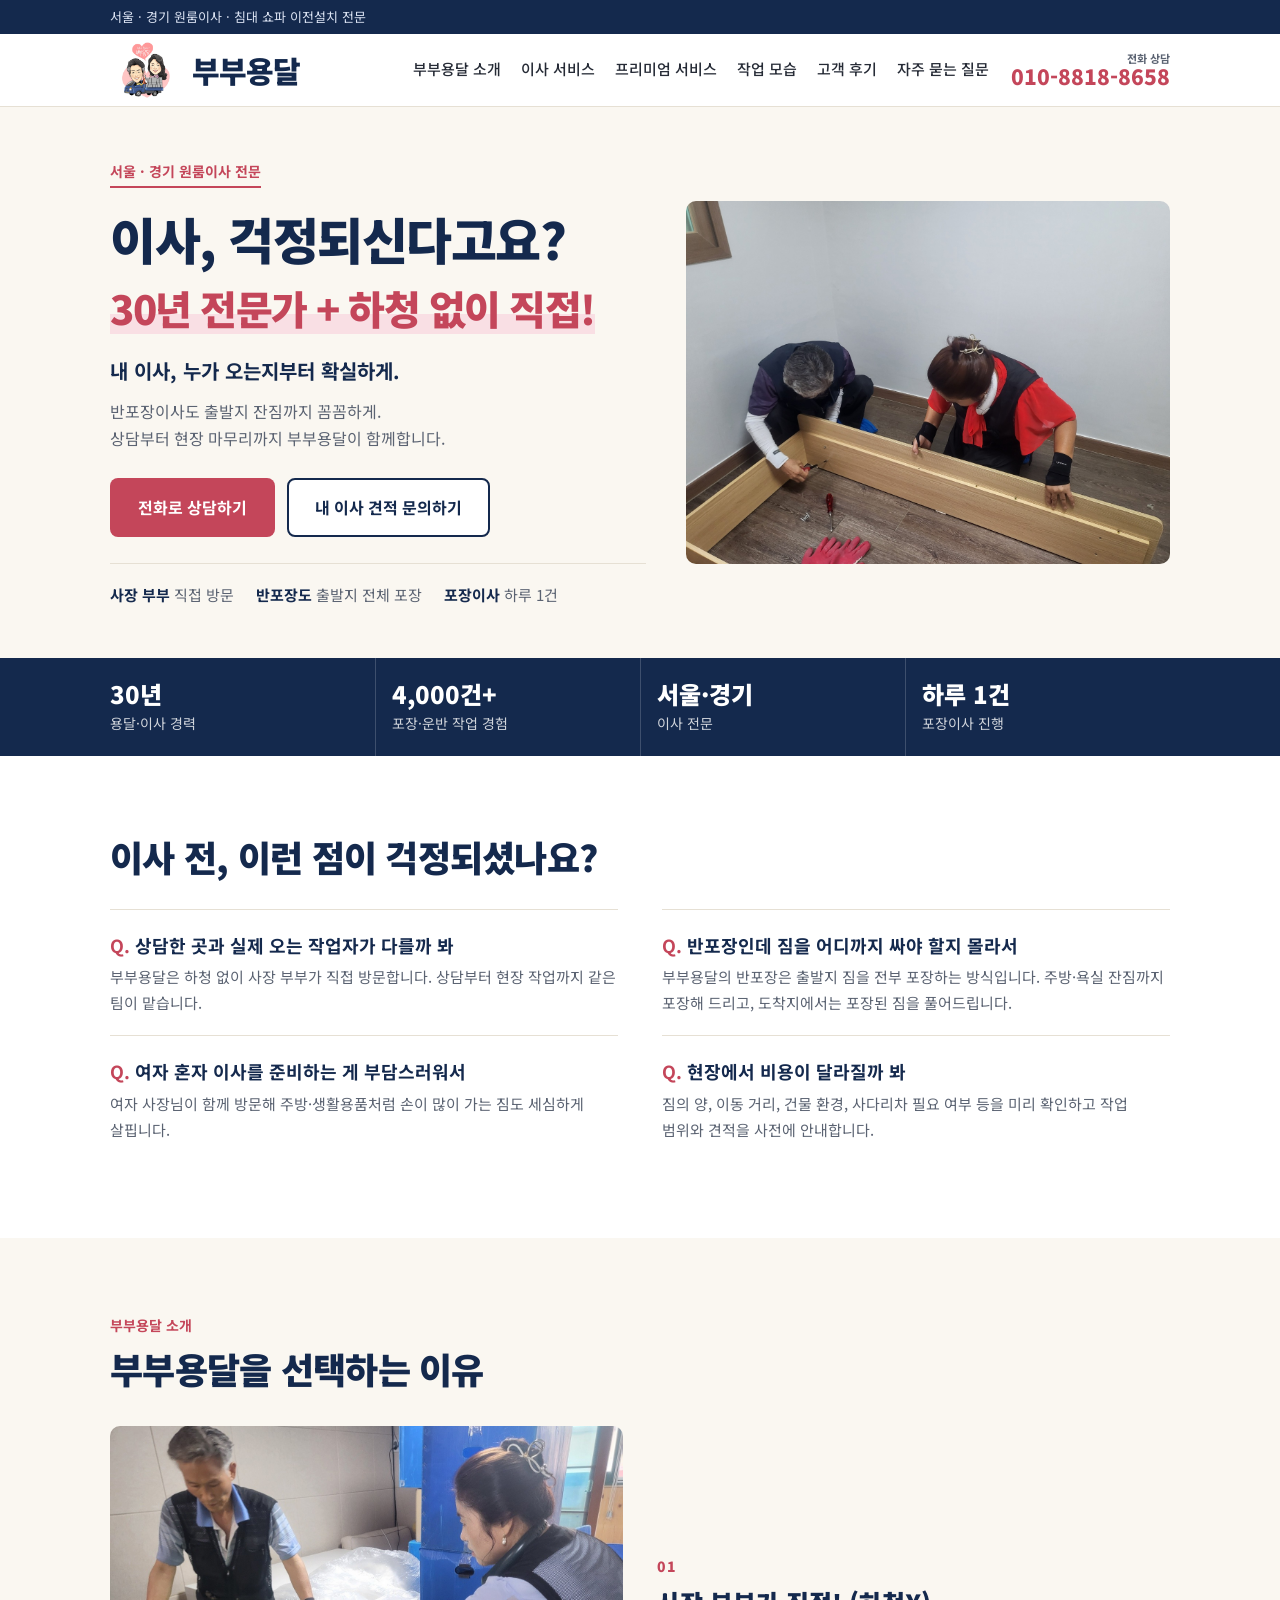
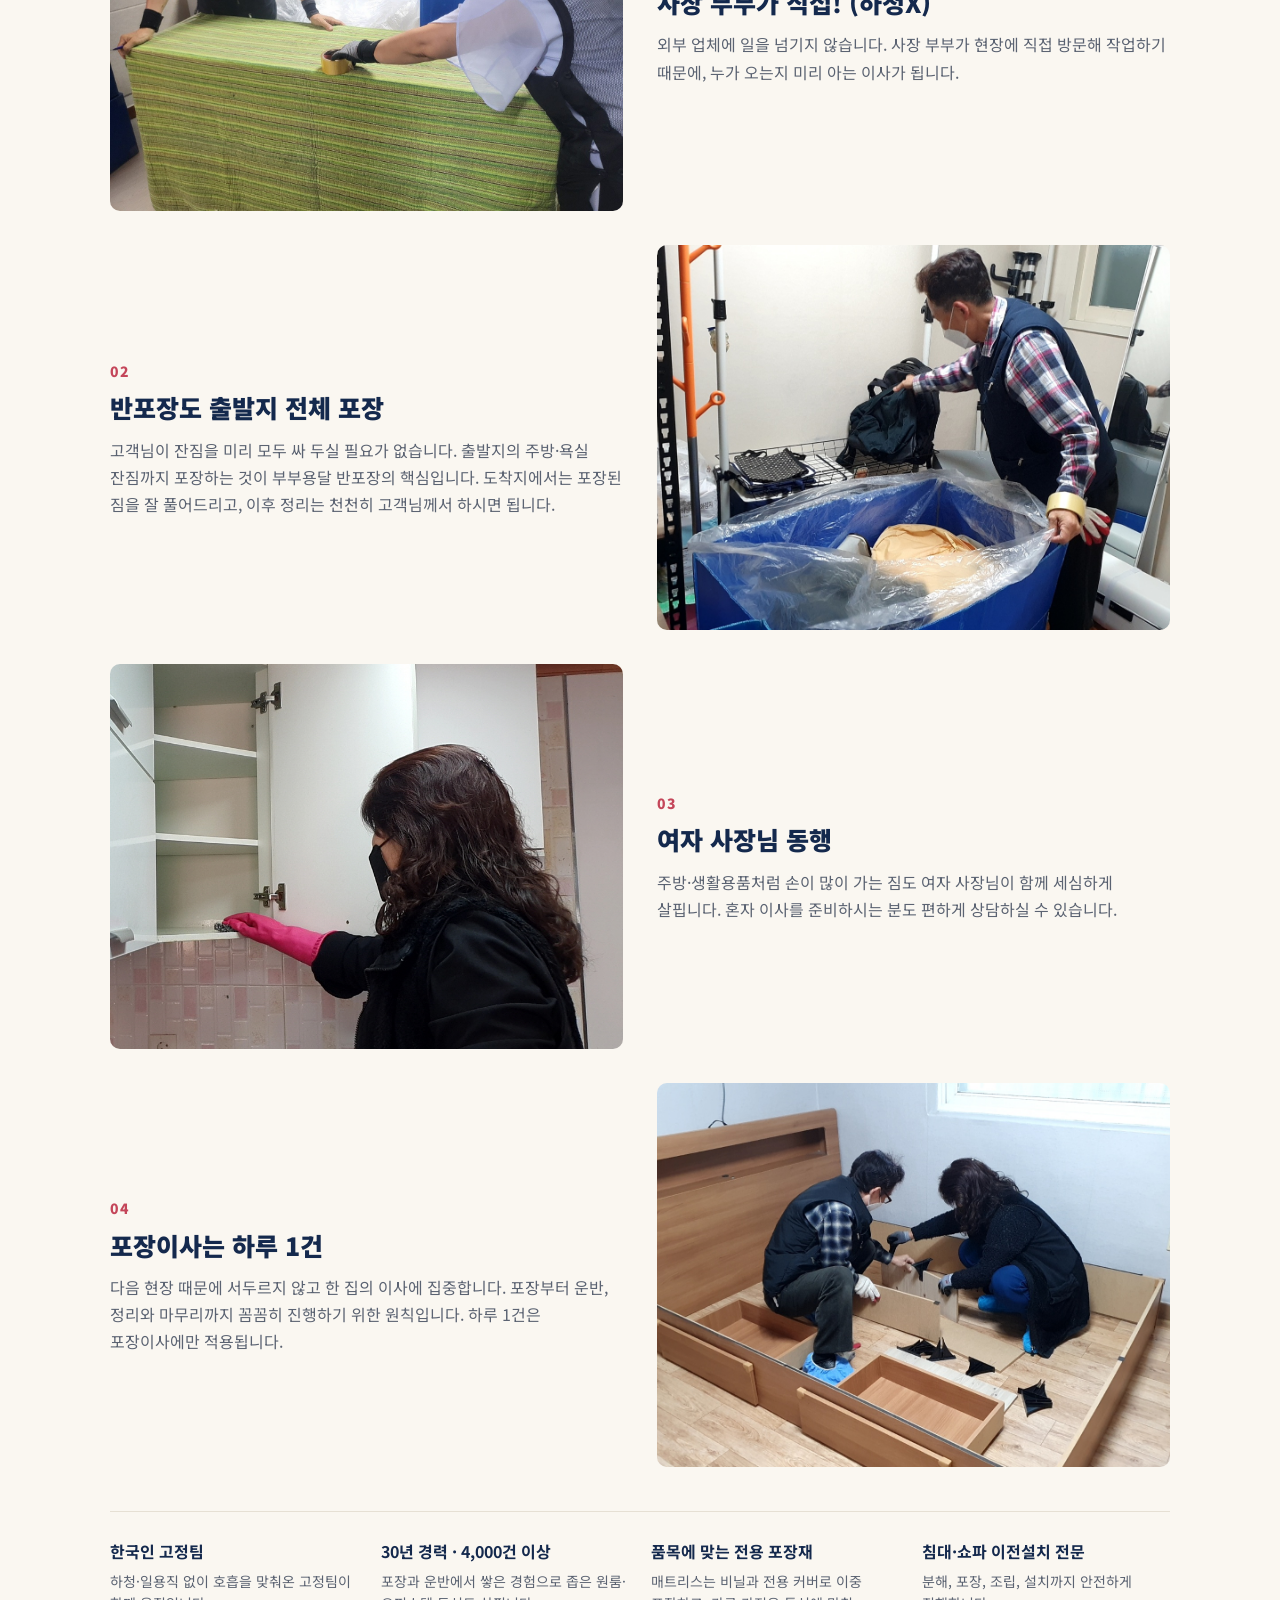
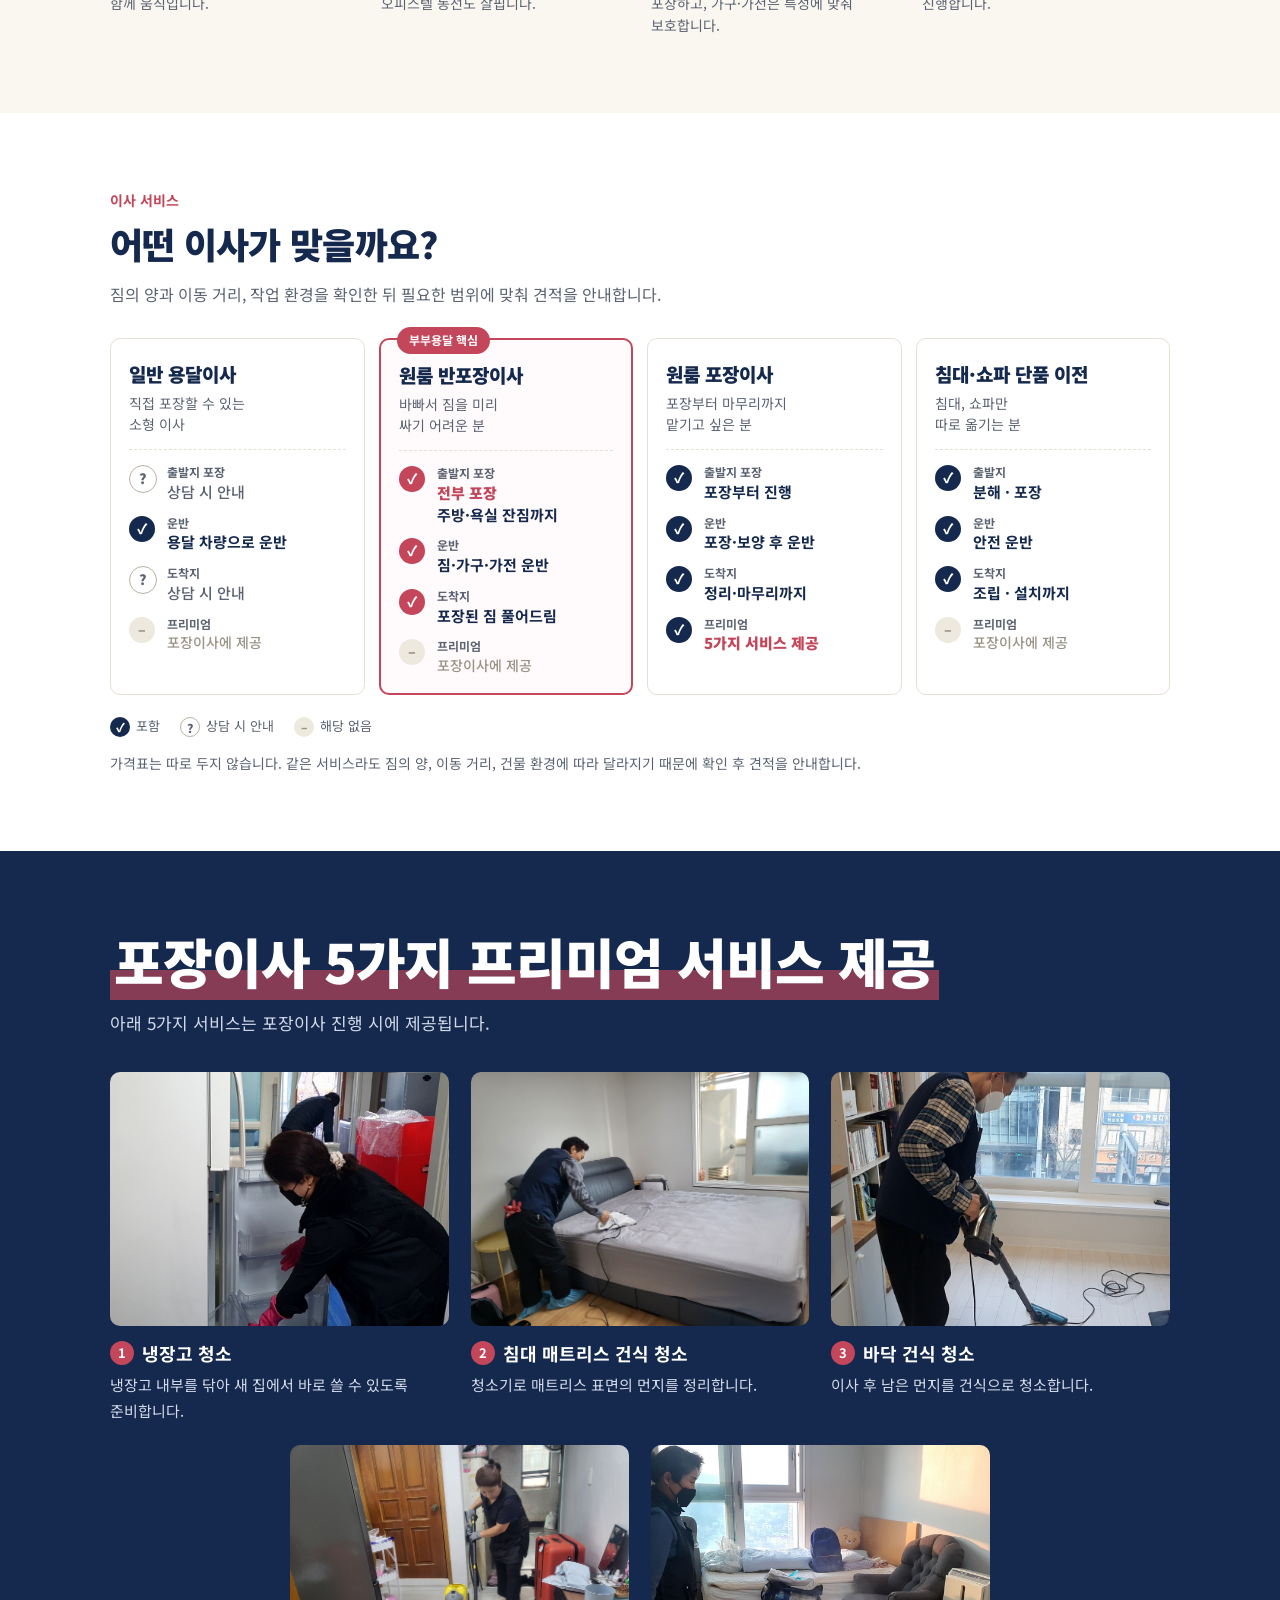
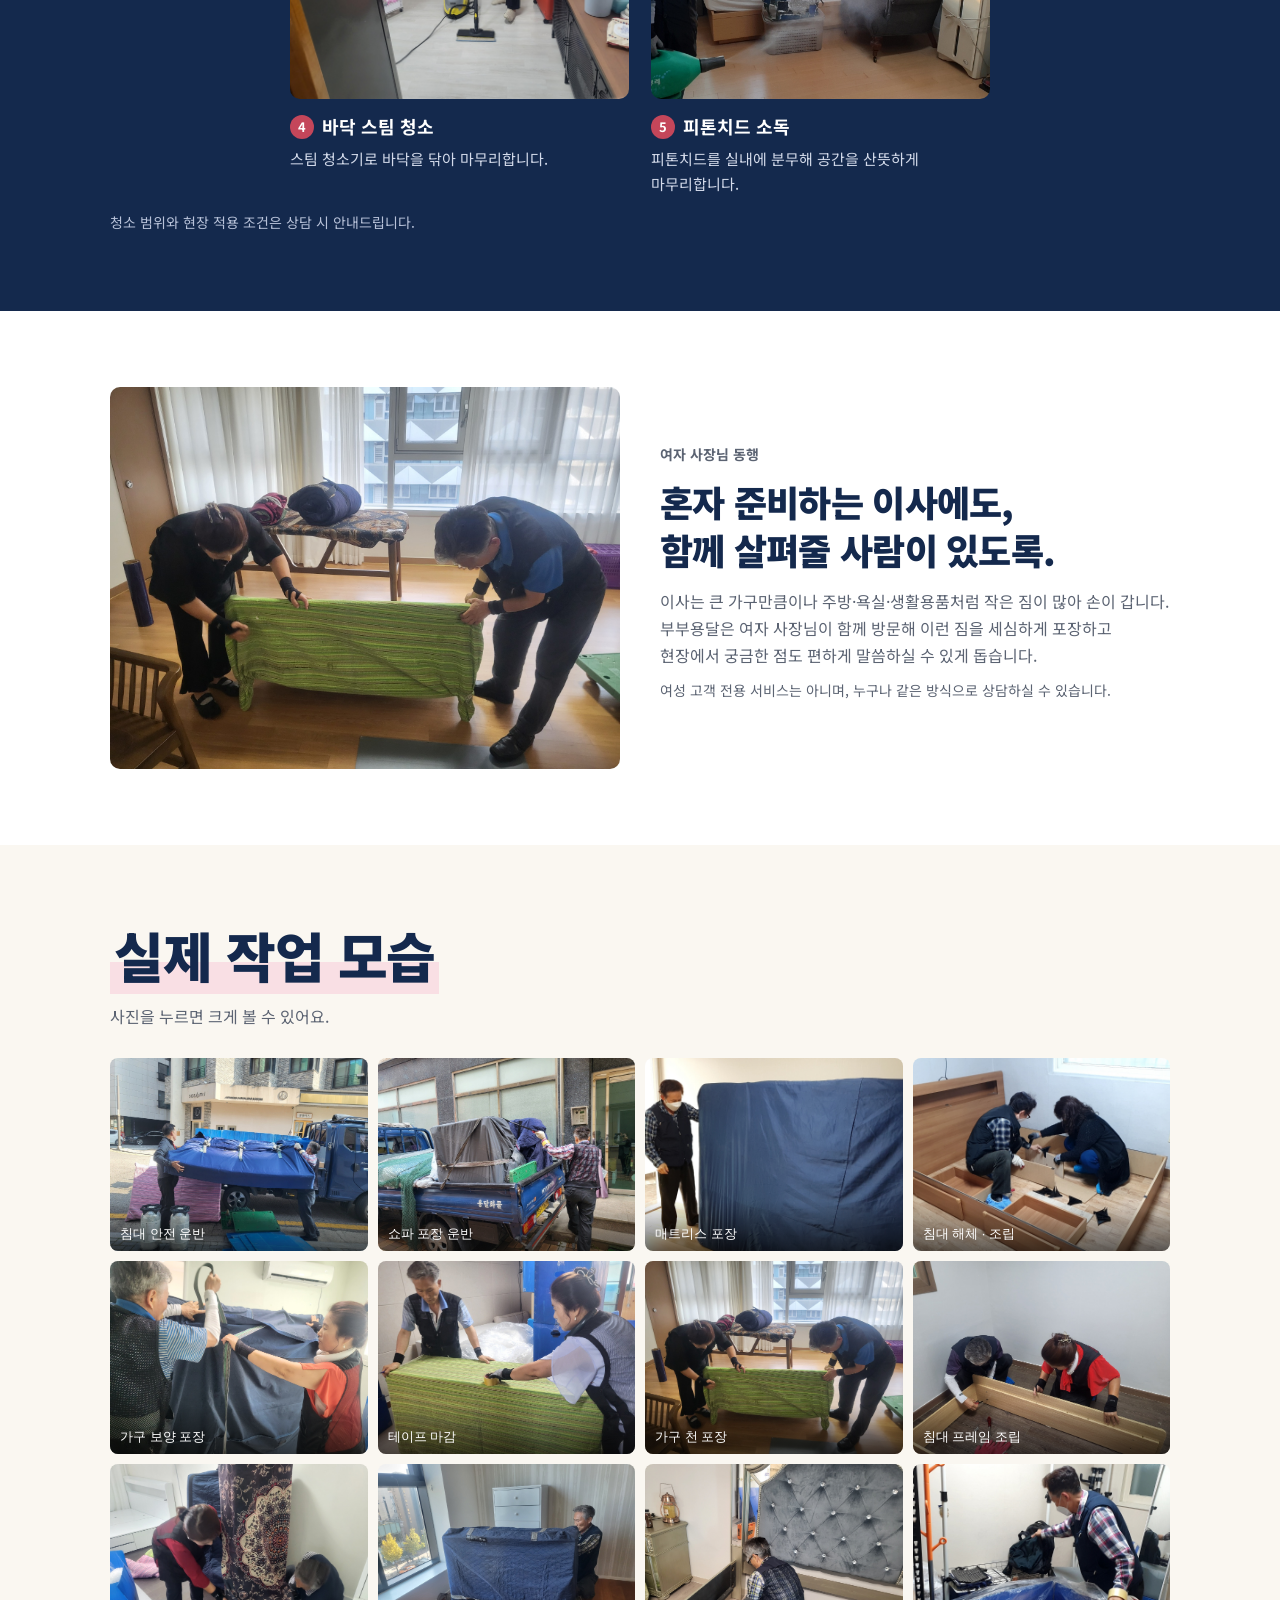
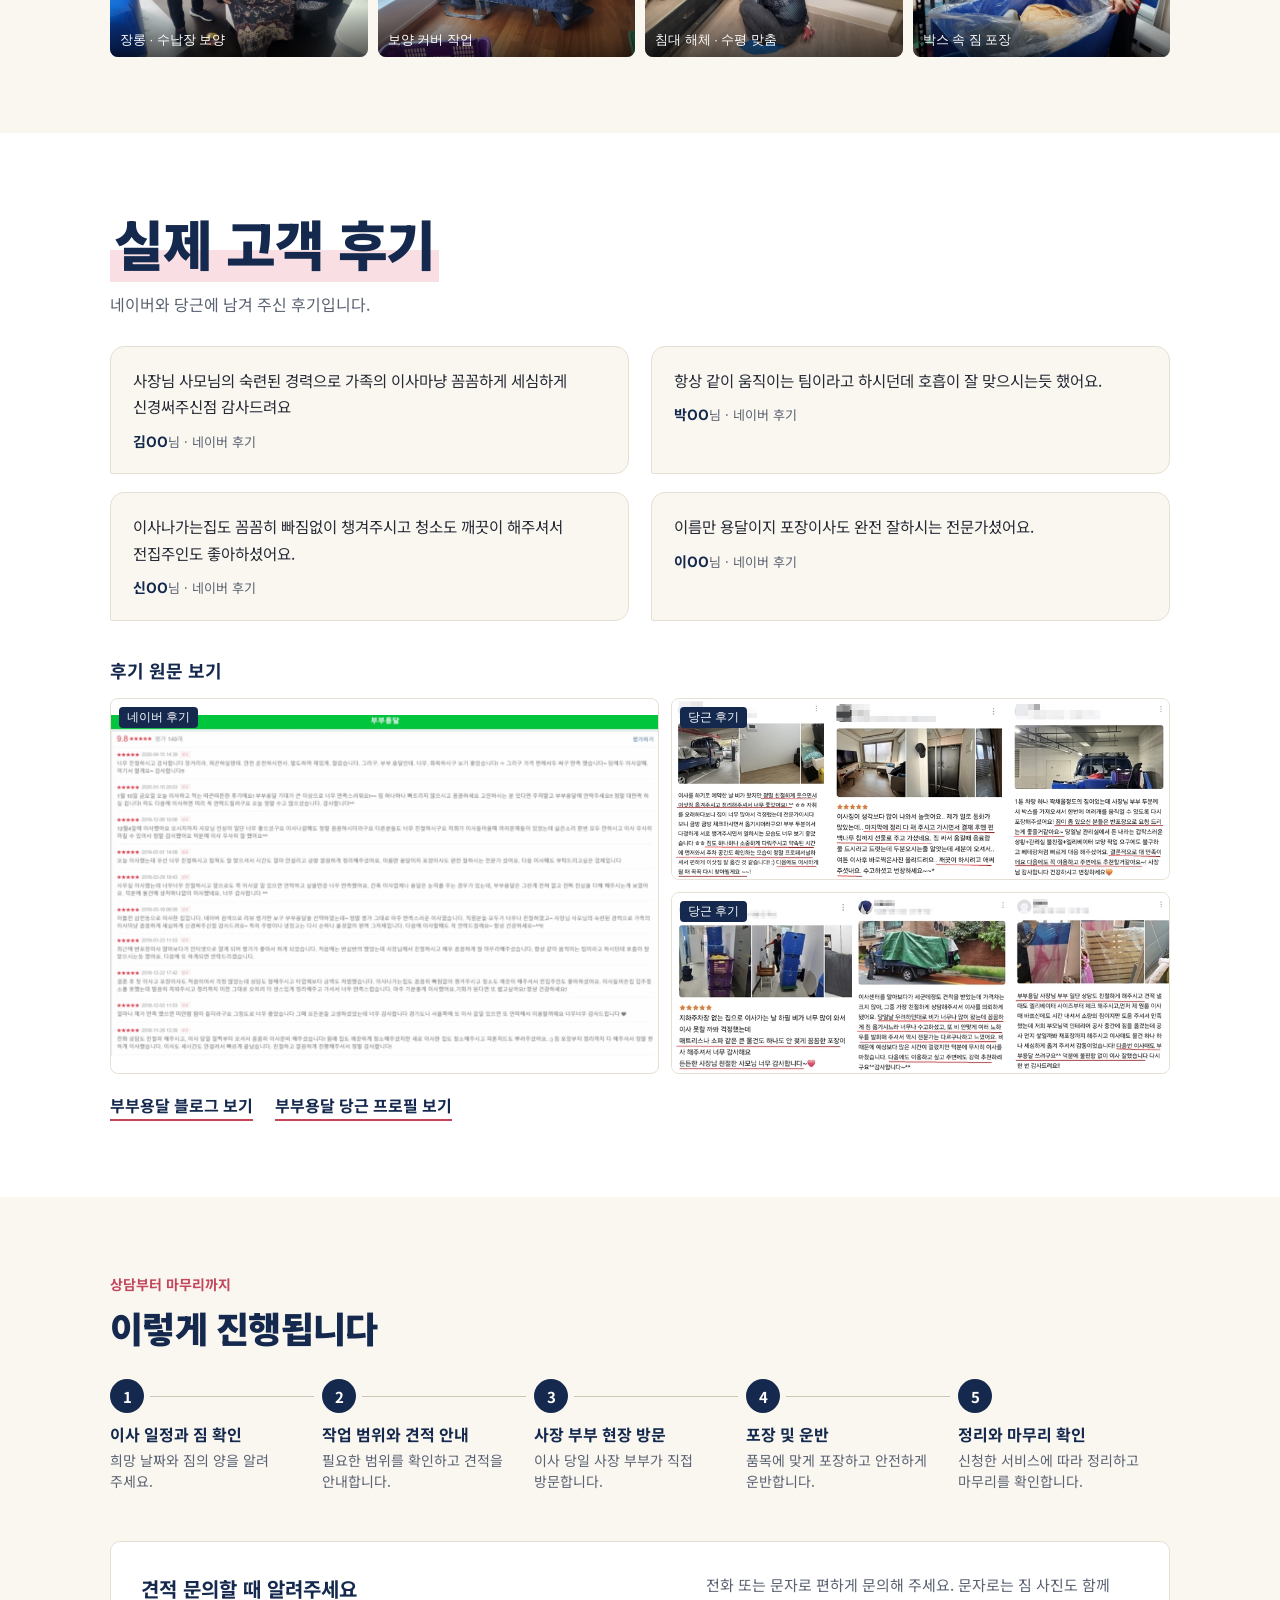
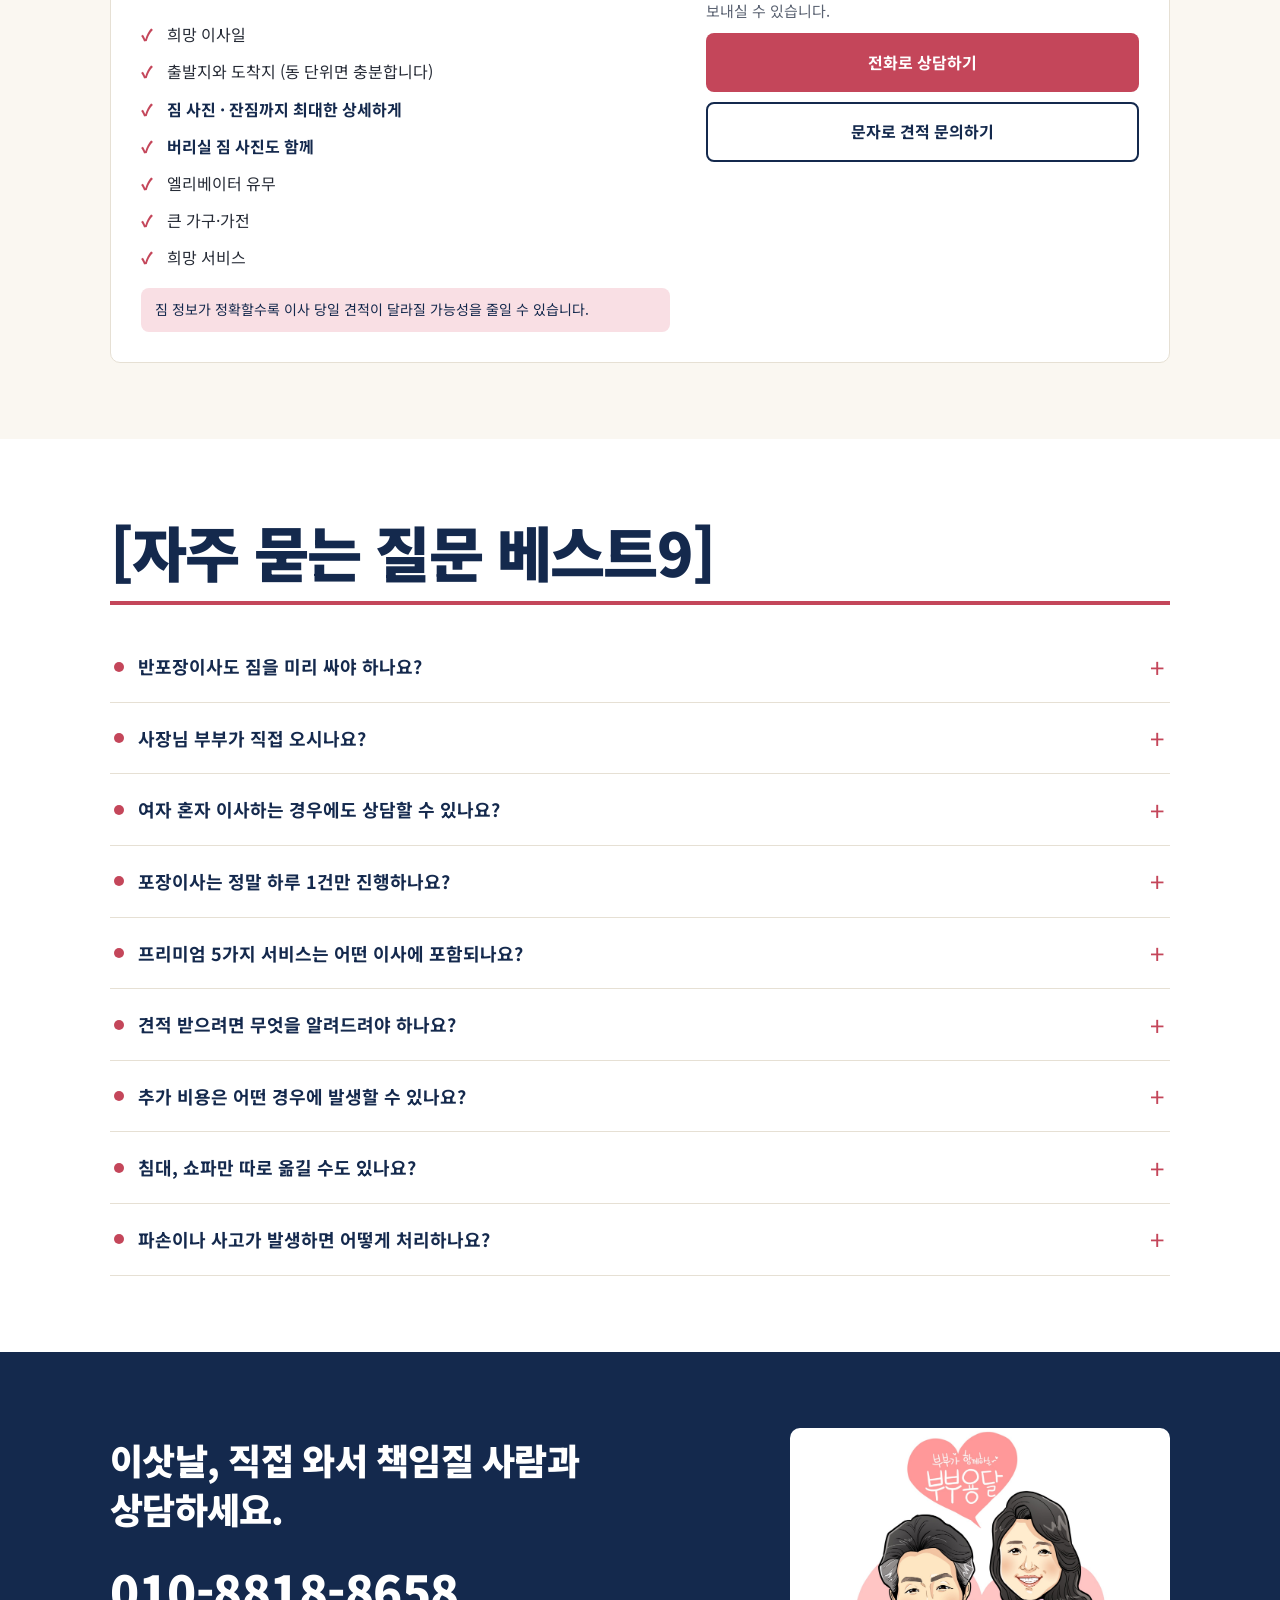
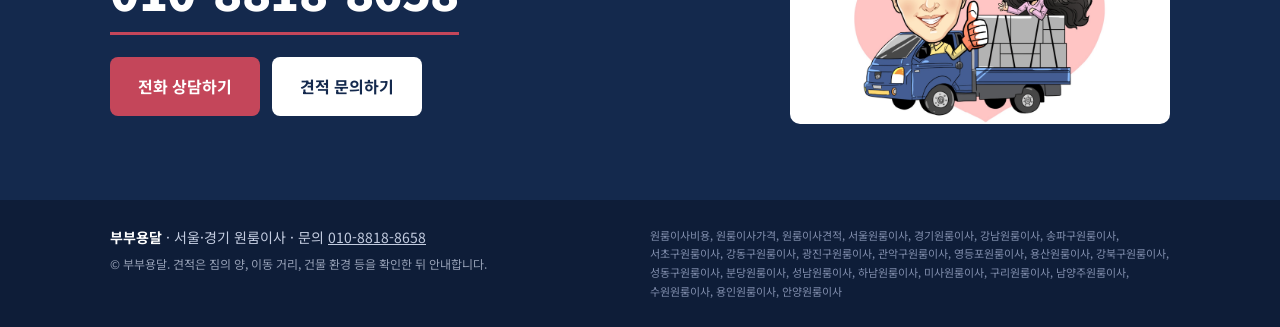
==== commit abe1b849: "상단 전화번호 제거, 문자 견적 양식 수정 Co-Authored-By: Claude Sonnet 5.5 <noreply@anthropic.com>" ====
--- a/index.html
+++ b/index.html
@@ -20,13 +20,13 @@
 </script>
 <link rel="canonical" href="https://bubuyongdal.github.io/">
 <meta property="og:url" content="https://bubuyongdal.github.io/">
+<meta name="naver-site-verification" content="101ac29bdd79ec063856fa2be8f8b413921da318">
 </head>
 <body>
 
 <div class="topbar">
   <div class="wrap topbar-in">
     <span>서울 · 경기 원룸이사 · 침대 쇼파 이전설치 전문</span>
-    <a href="tel:01088188658">전화 상담 <b>010-8818-8658</b></a>
   </div>
 </div>
 
--- a/style.css
+++ b/style.css
@@ -249,8 +249,7 @@
 /* phone */
 @media (max-width:600px){
   .section{padding:52px 0}
-  .topbar span{display:none}
-  .topbar-in{justify-content:center}
+  .topbar{display:none}
   .header-in{height:64px;gap:10px}
   .nav{top:64px}
   .brand{font-size:24px;gap:8px}
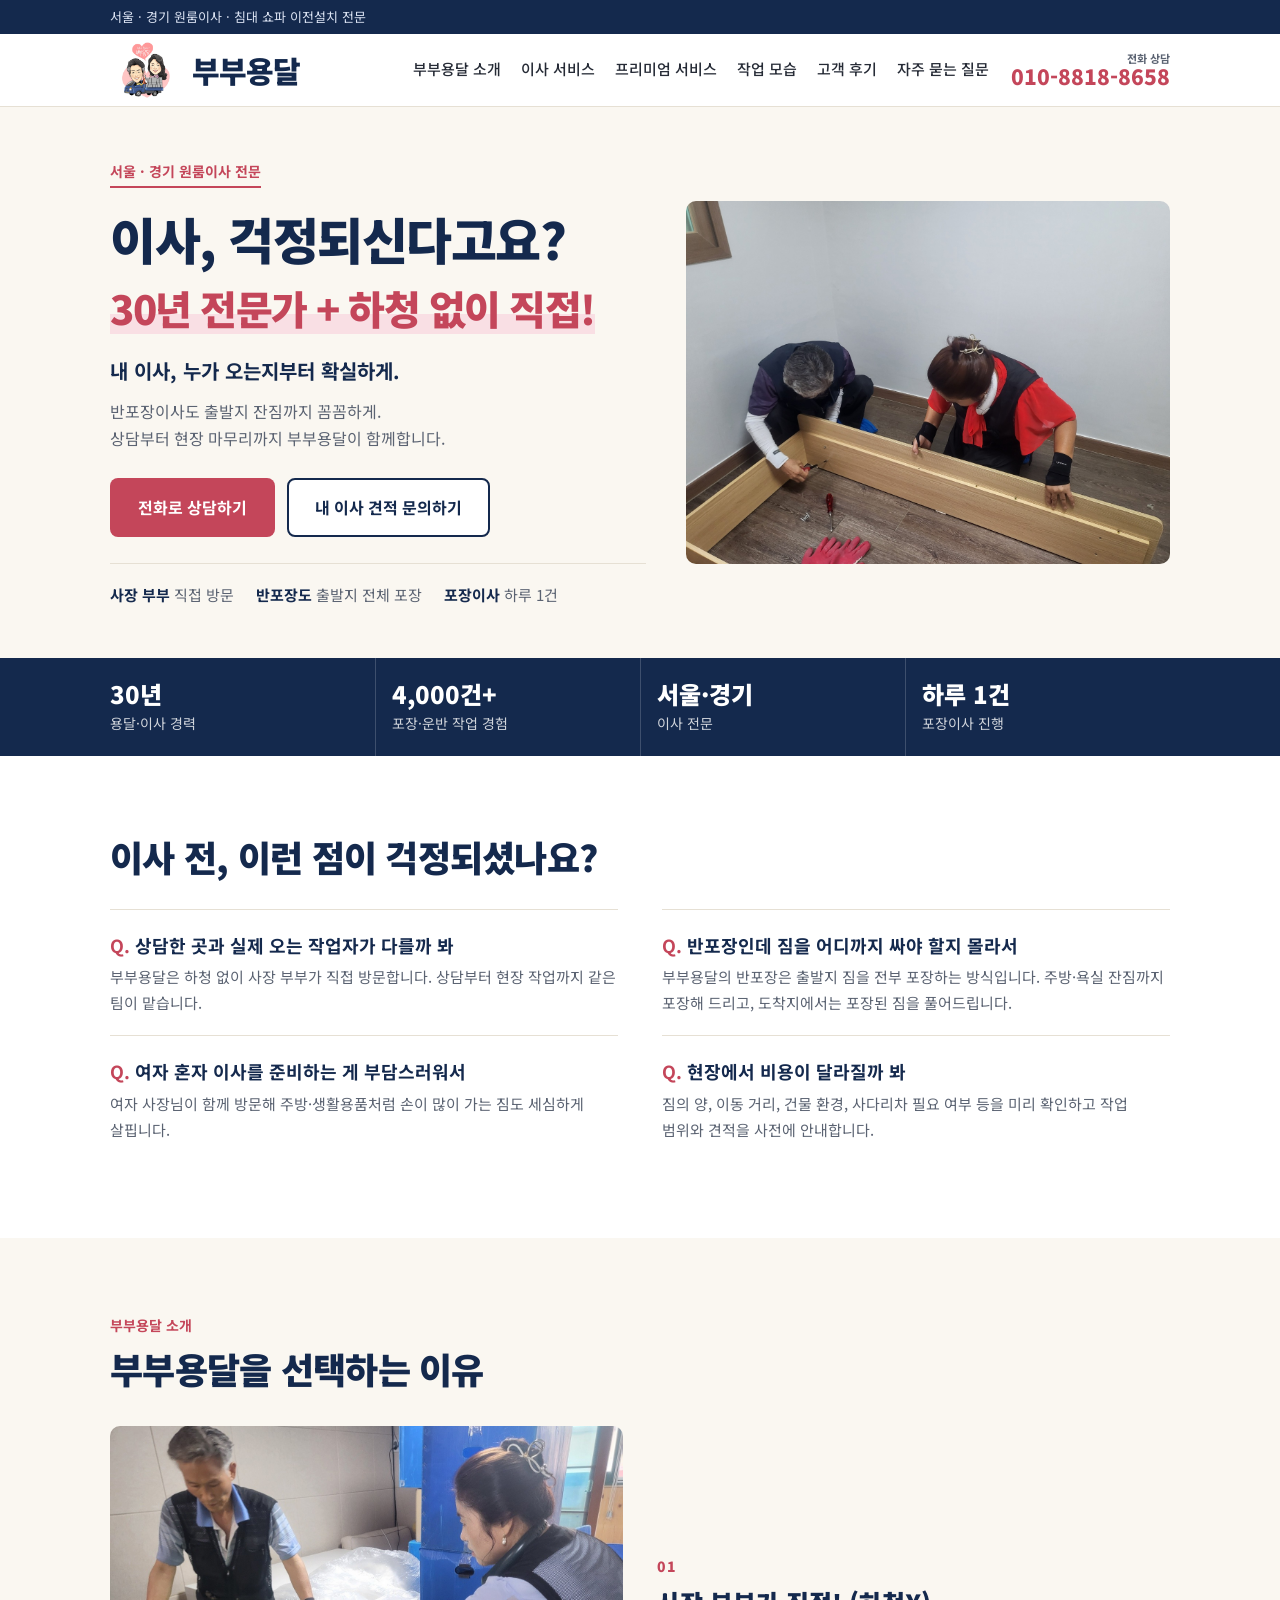
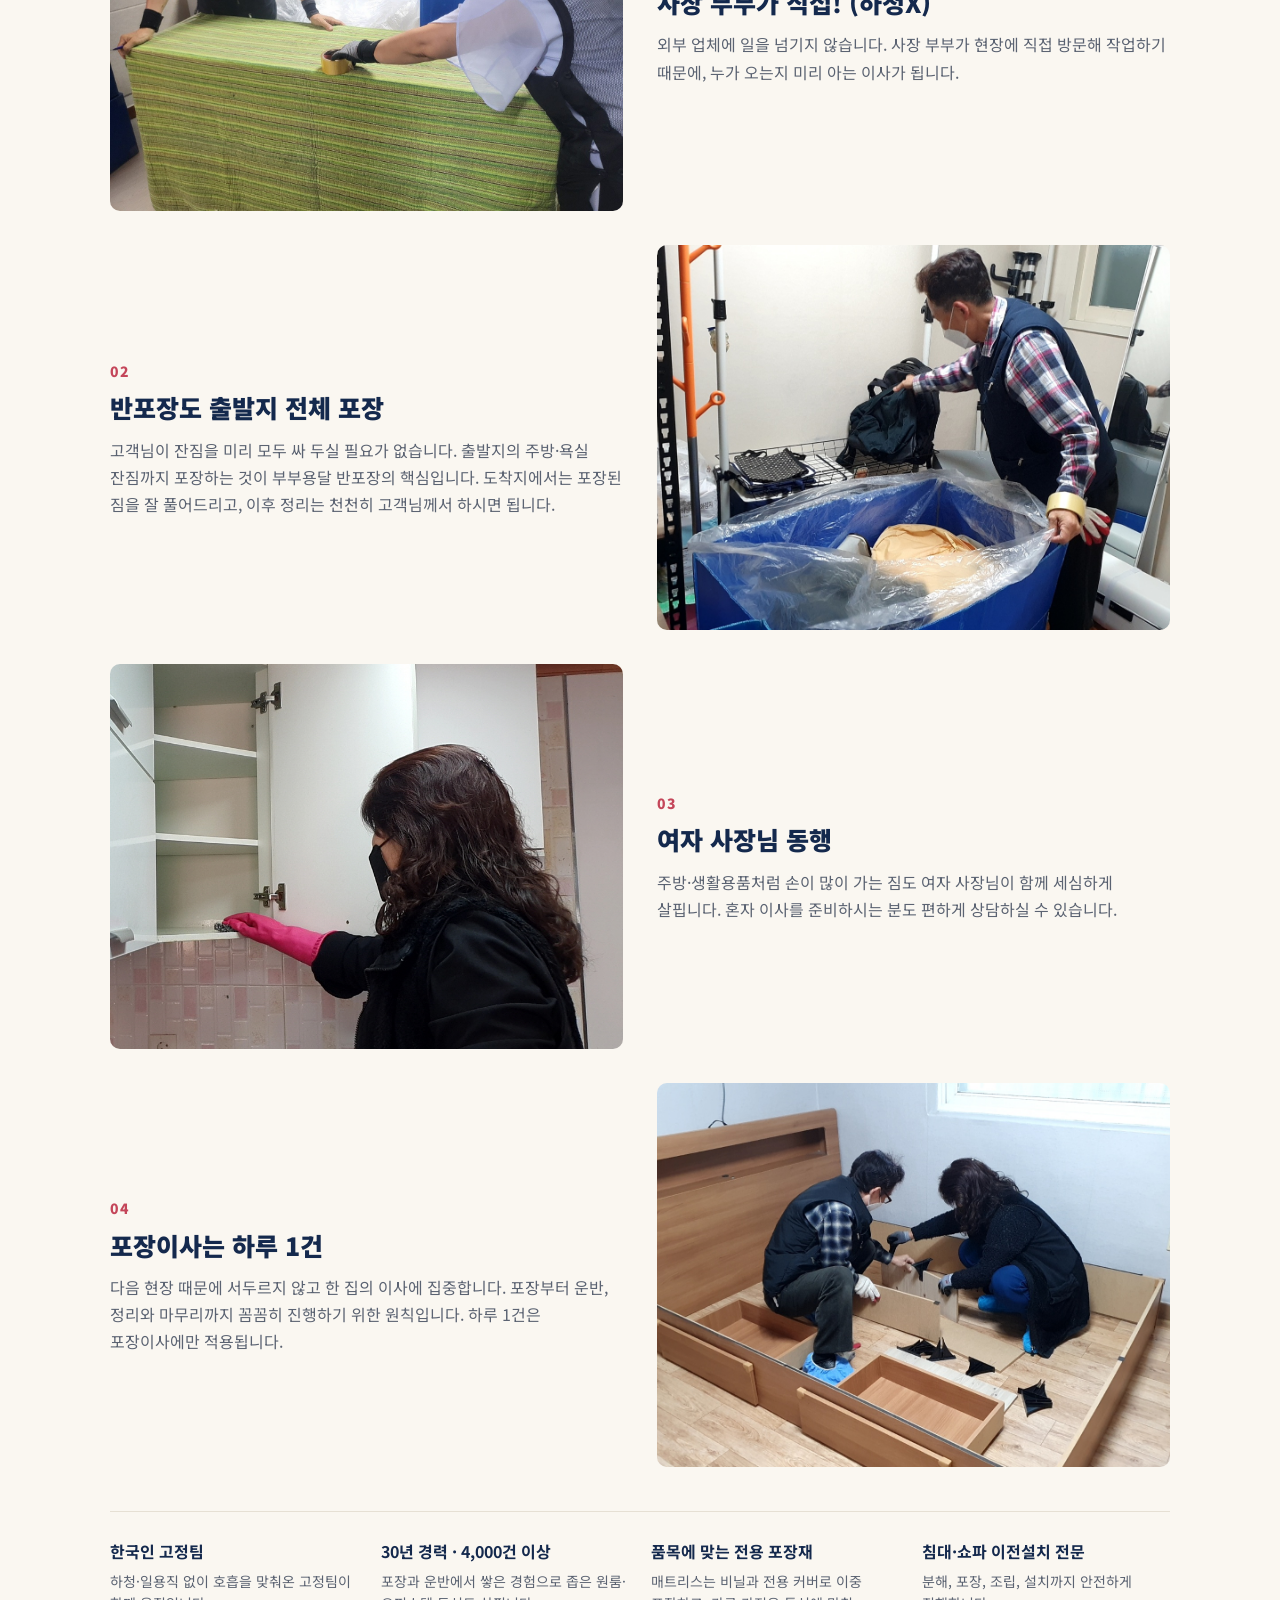
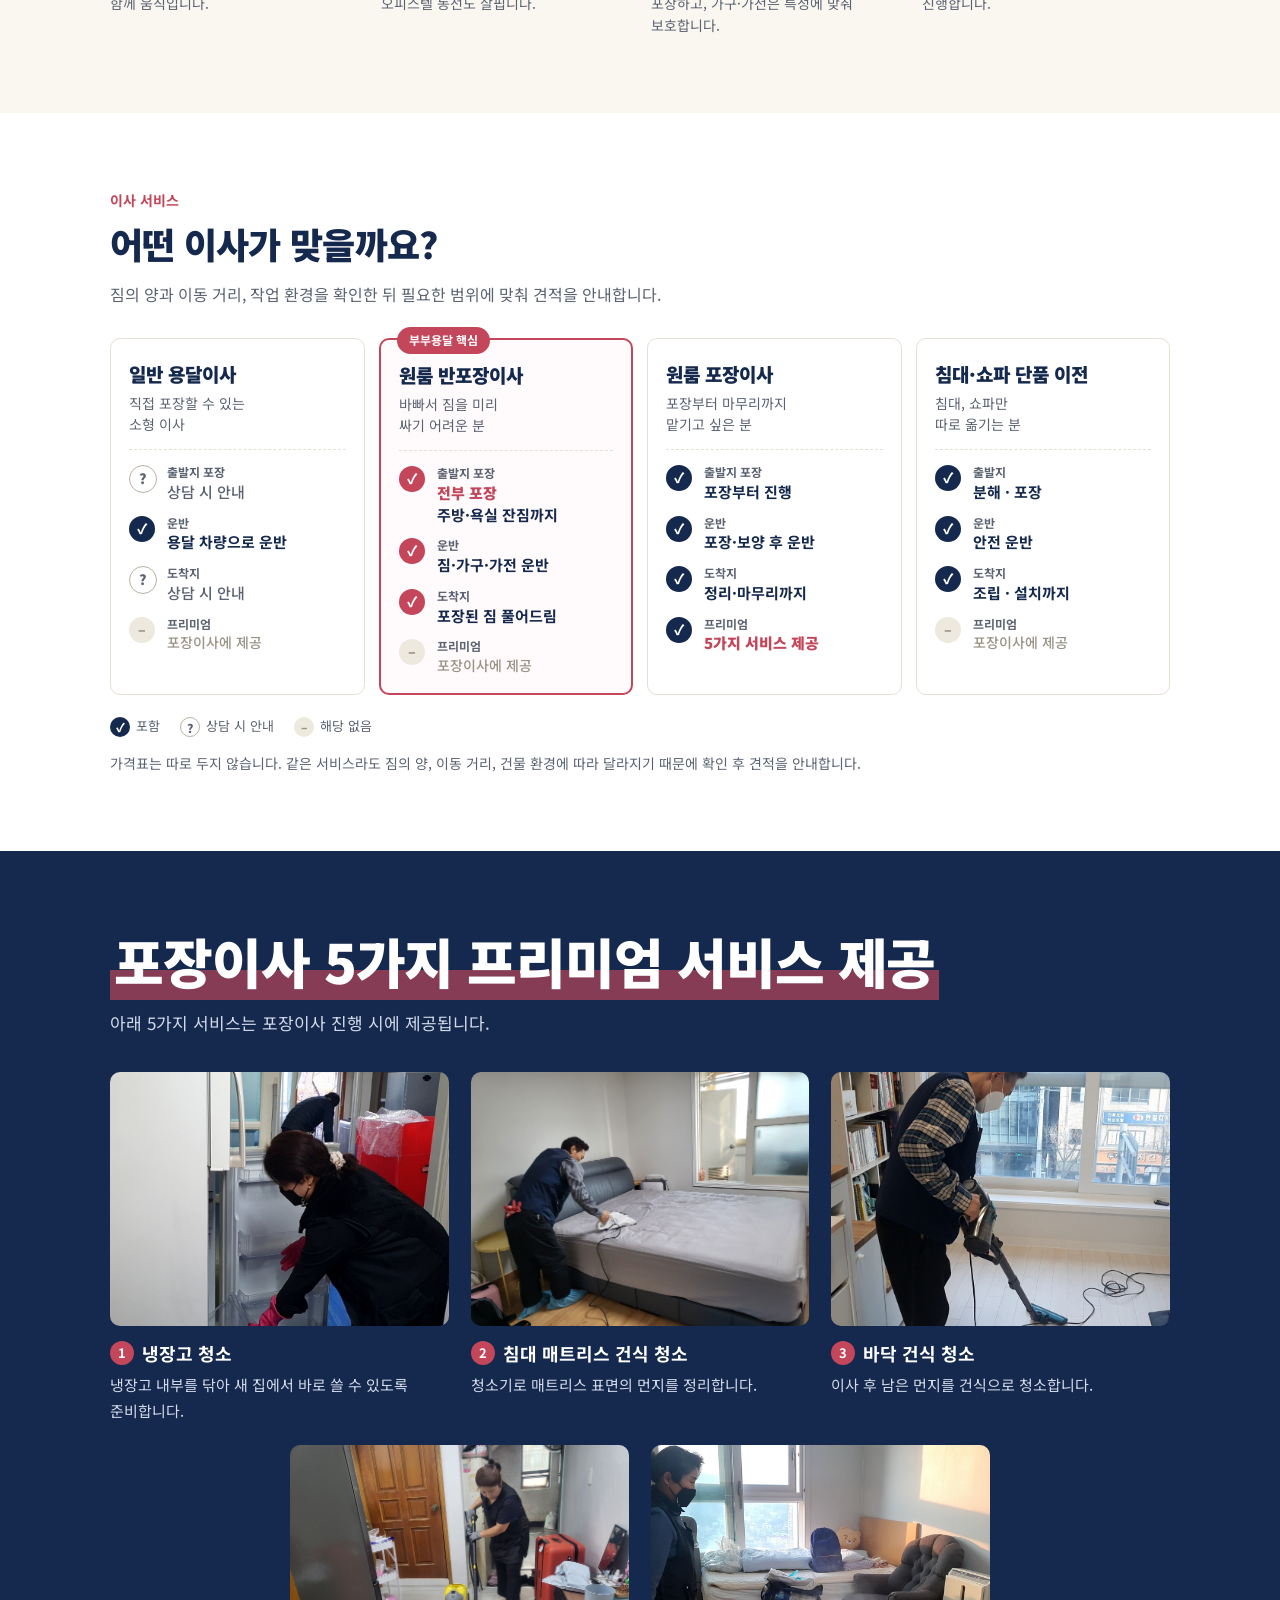
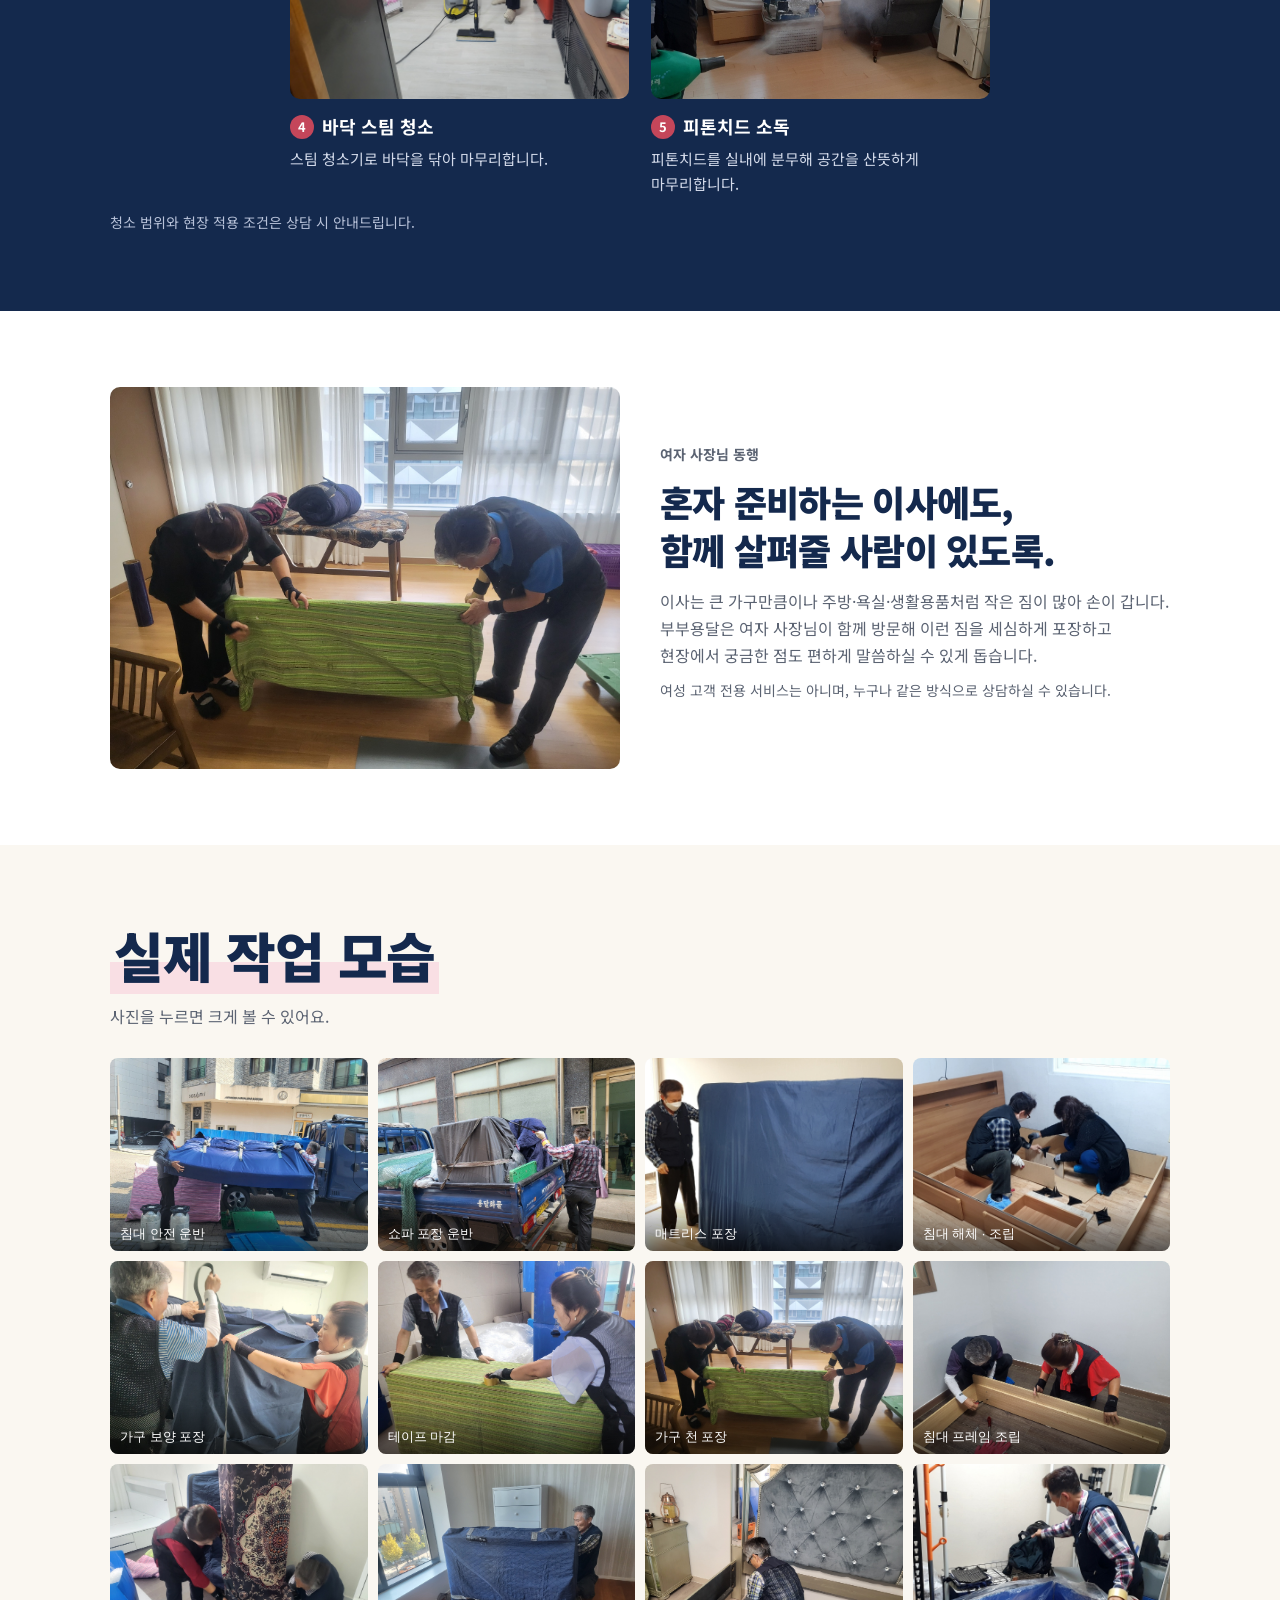
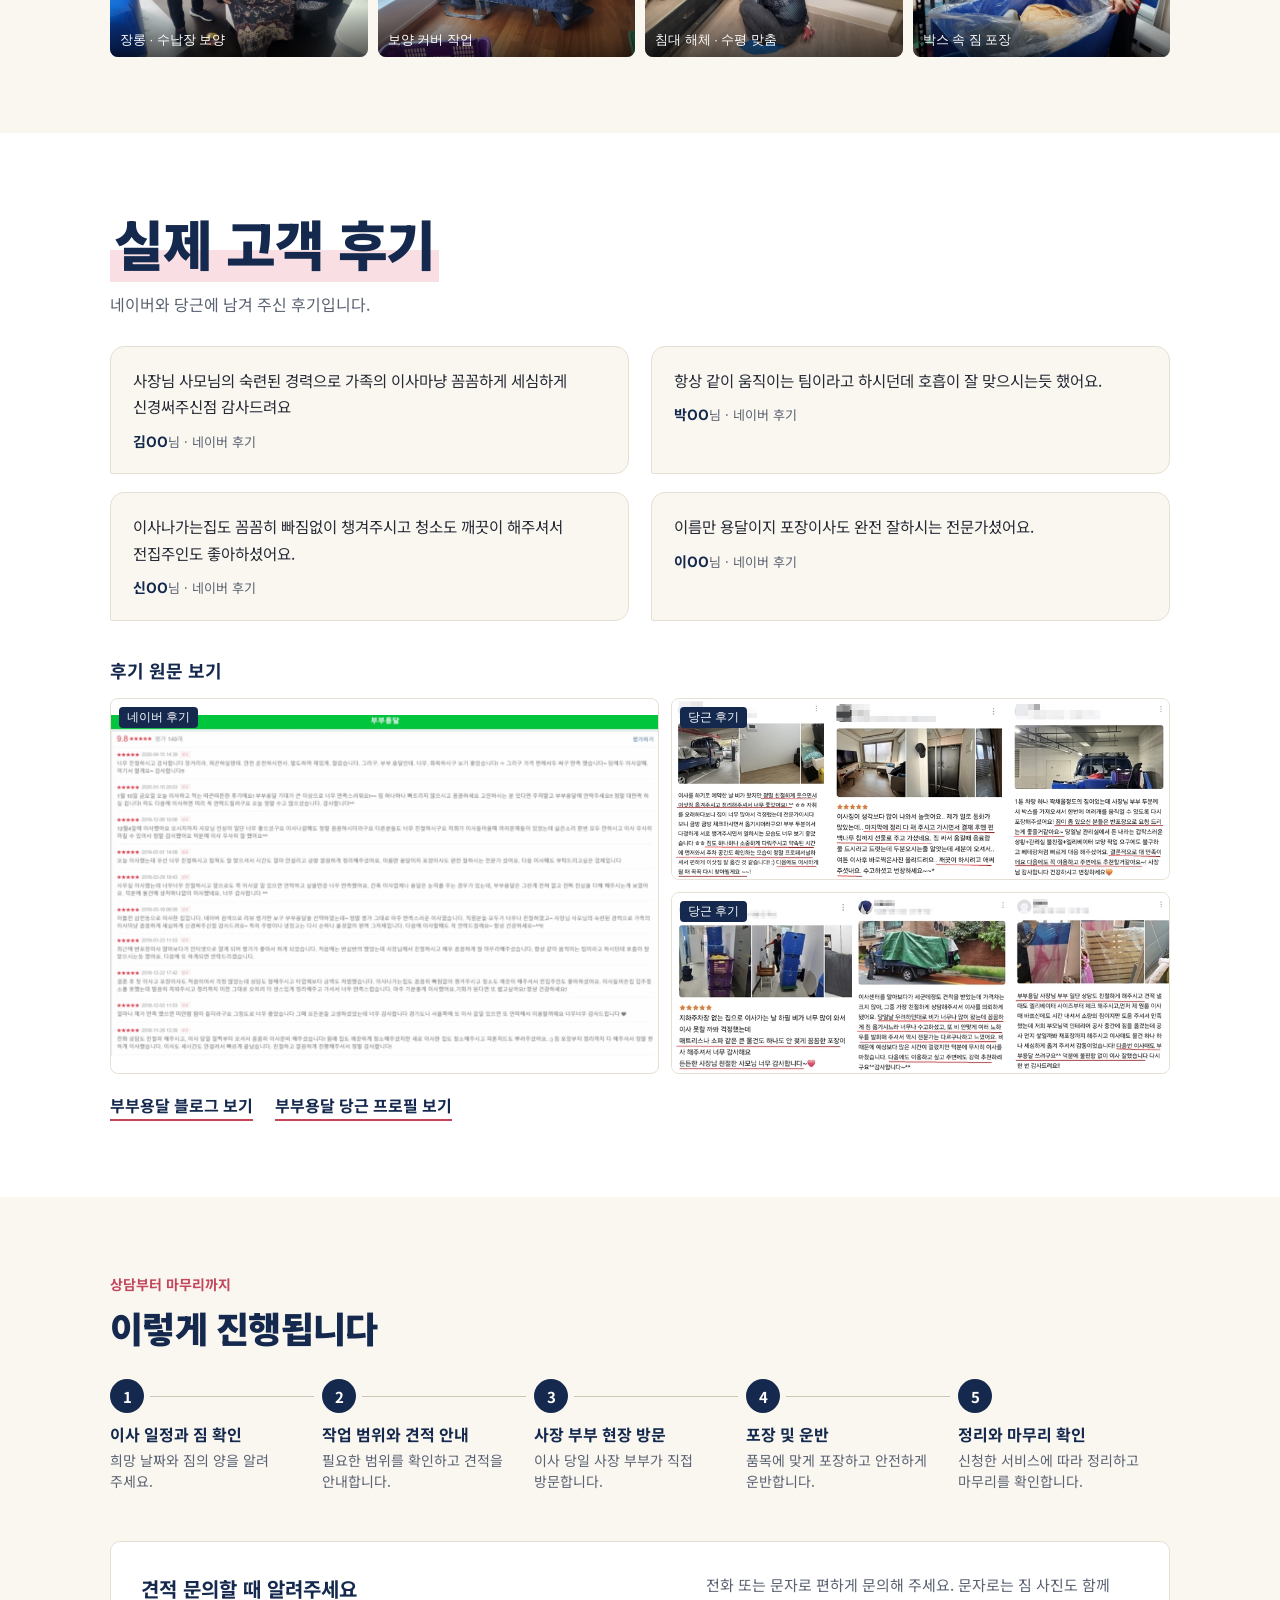
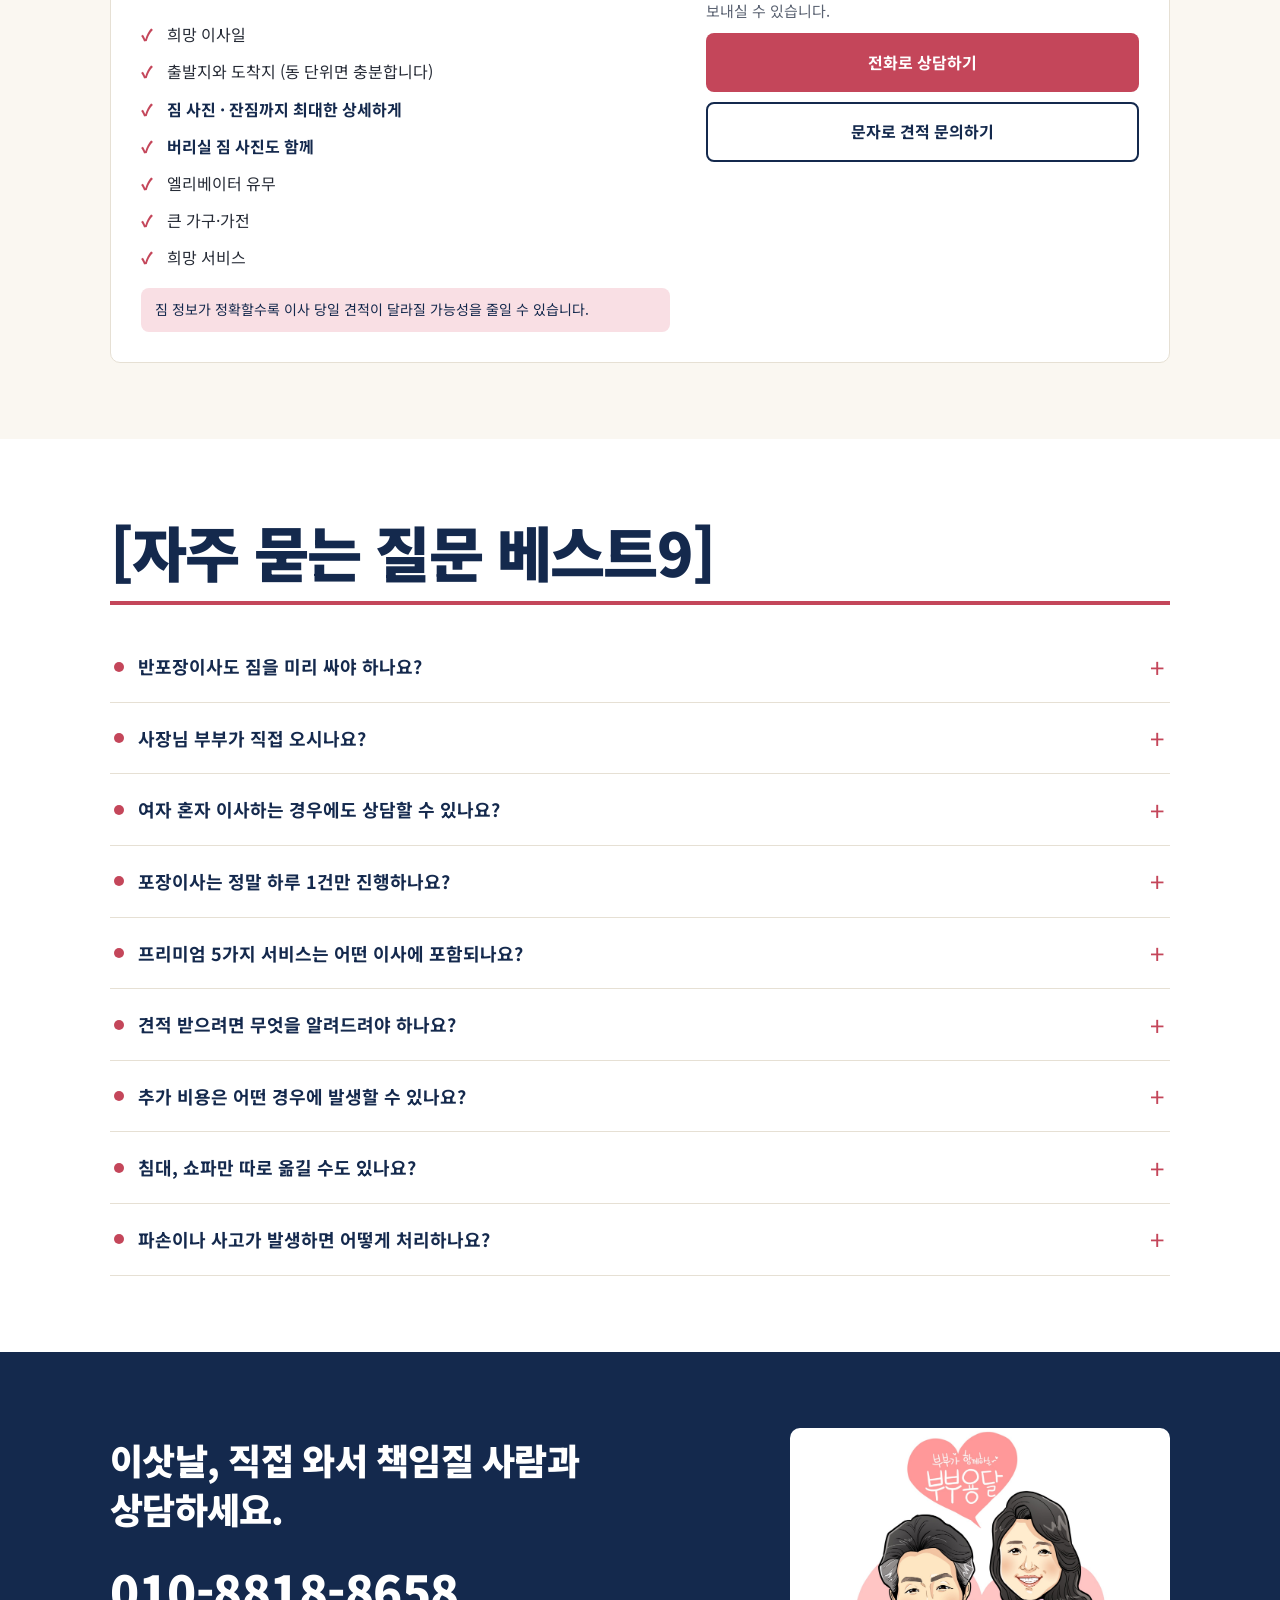
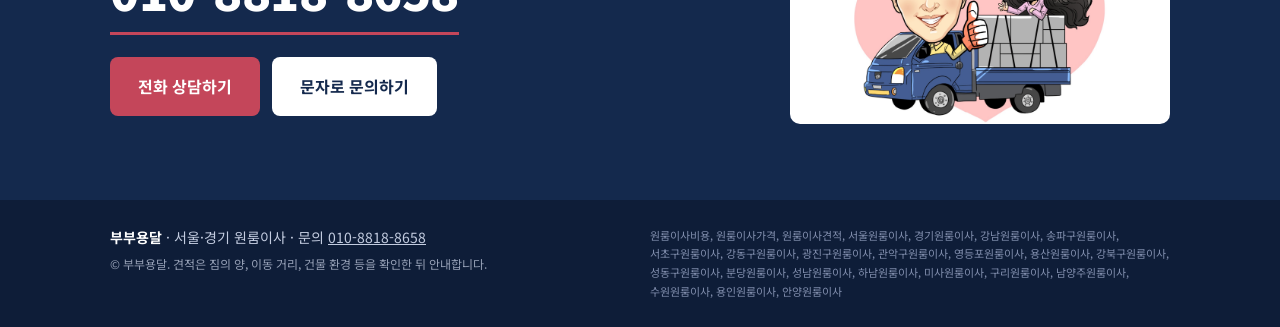
==== commit 677c2aaa: "모바일 압축 레이아웃, 하단 문자 문의 버튼 Co-Authored-By: Claude Sonnet 5.5 <noreply@anthropic.com>" ====
--- a/index.html
+++ b/index.html
@@ -384,7 +384,7 @@
       <a class="big-tel" href="tel:01088188658">010-8818-8658</a>
       <div class="cta">
         <a class="btn btn-accent" href="tel:01088188658">전화 상담하기</a>
-        <a class="btn btn-light" href="#quote">견적 문의하기</a>
+        <a class="btn btn-light" href="sms:01088188658" data-sms>문자로 문의하기</a>
       </div>
     </div>
     <img class="final-logo" src="images/1.jpg" alt="부부용달 로고 캐리커처. 트럭 위에서 엄지를 올리는 아버지와 손을 흔드는 어머니" loading="lazy" width="2000" height="1559">
--- a/style.css
+++ b/style.css
@@ -273,6 +273,65 @@
   .cb-call{background:var(--accent)}
   .cb-sms{background:var(--navy)}
 }
+/* phone: 스크롤을 줄이는 압축 레이아웃 */
+@media (max-width:600px){
+  .section{padding:40px 0}
+  h2{font-size:24px}
+  .big-title{font-size:30px}
+  .sub{margin-top:8px;font-size:14px}
+
+  .qa-list li{padding:14px 0}
+  .q{font-size:16px}
+  .a{font-size:14px}
+
+  .why{gap:20px;margin-top:22px}
+  .why-row{grid-template-columns:36% 1fr;gap:12px;align-items:start}
+  .why-row img{aspect-ratio:1/1;border-radius:8px}
+  .why-row h3{font-size:17px;margin:0 0 4px;line-height:1.35}
+  .why-row p{font-size:13px;line-height:1.55}
+  .num{font-size:12px}
+  .more{grid-template-columns:1fr 1fr;gap:16px 12px;margin-top:28px;padding-top:18px}
+  .more b{font-size:14px}
+  .more span{font-size:12.5px}
+
+  .svc{grid-template-columns:1fr 1fr;gap:22px 10px;margin-top:26px}
+  .svc-card{padding:18px 12px 14px}
+  .svc-card h3{font-size:16px}
+  .svc-card .for{font-size:12px;margin:4px 0 10px;padding-bottom:10px}
+  .rows{gap:9px}
+  .rows li{grid-template-columns:24px 1fr;column-gap:7px}
+  .rows li::before{width:22px;height:22px;font-size:12px}
+  .rows span{font-size:11px}
+  .rows em{font-size:12.5px}
+  .rows li.off em{font-size:12px}
+  .ribbon{font-size:11px;left:10px;padding:2px 9px}
+
+  .prem{grid-template-columns:1fr 1fr;gap:16px 10px;margin-top:22px}
+  .prem li:nth-child(5){grid-column:1 / -1}
+  .prem li:nth-child(5) img{aspect-ratio:16/8}
+  .prem h3{font-size:14px;margin:8px 0 2px;gap:6px;align-items:flex-start;line-height:1.35}
+  .prem h3 i{width:20px;height:20px;font-size:11px}
+  .prem p{font-size:12.5px;line-height:1.5}
+
+  .together{gap:18px}
+  .gallery{gap:8px;margin-top:20px}
+
+  .bubbles{grid-template-columns:1fr 1fr;gap:10px;margin-top:20px}
+  .bubble{padding:12px 12px 10px}
+  .bubble blockquote{font-size:13px;line-height:1.55}
+  .bubble figcaption{font-size:11.5px;margin-top:6px}
+  .sub-h{margin:24px 0 10px;font-size:16px}
+
+  .steps{gap:12px;margin-top:20px}
+  .steps li{padding-left:44px}
+  .steps h3{font-size:15px}
+  .steps p{font-size:13px;margin-top:0}
+  .ask-wrap{margin-top:30px;gap:18px}
+  .check li{padding:3px 0 3px 24px;font-size:14.5px}
+  .faq-title{margin-bottom:14px}
+  .faq summary{padding:16px 36px 16px 24px}
+  .faq details p{padding-bottom:16px;font-size:15px}
+}
 @media (max-width:380px){
   .head-tel small{display:none}
   .brand span{font-size:22px}
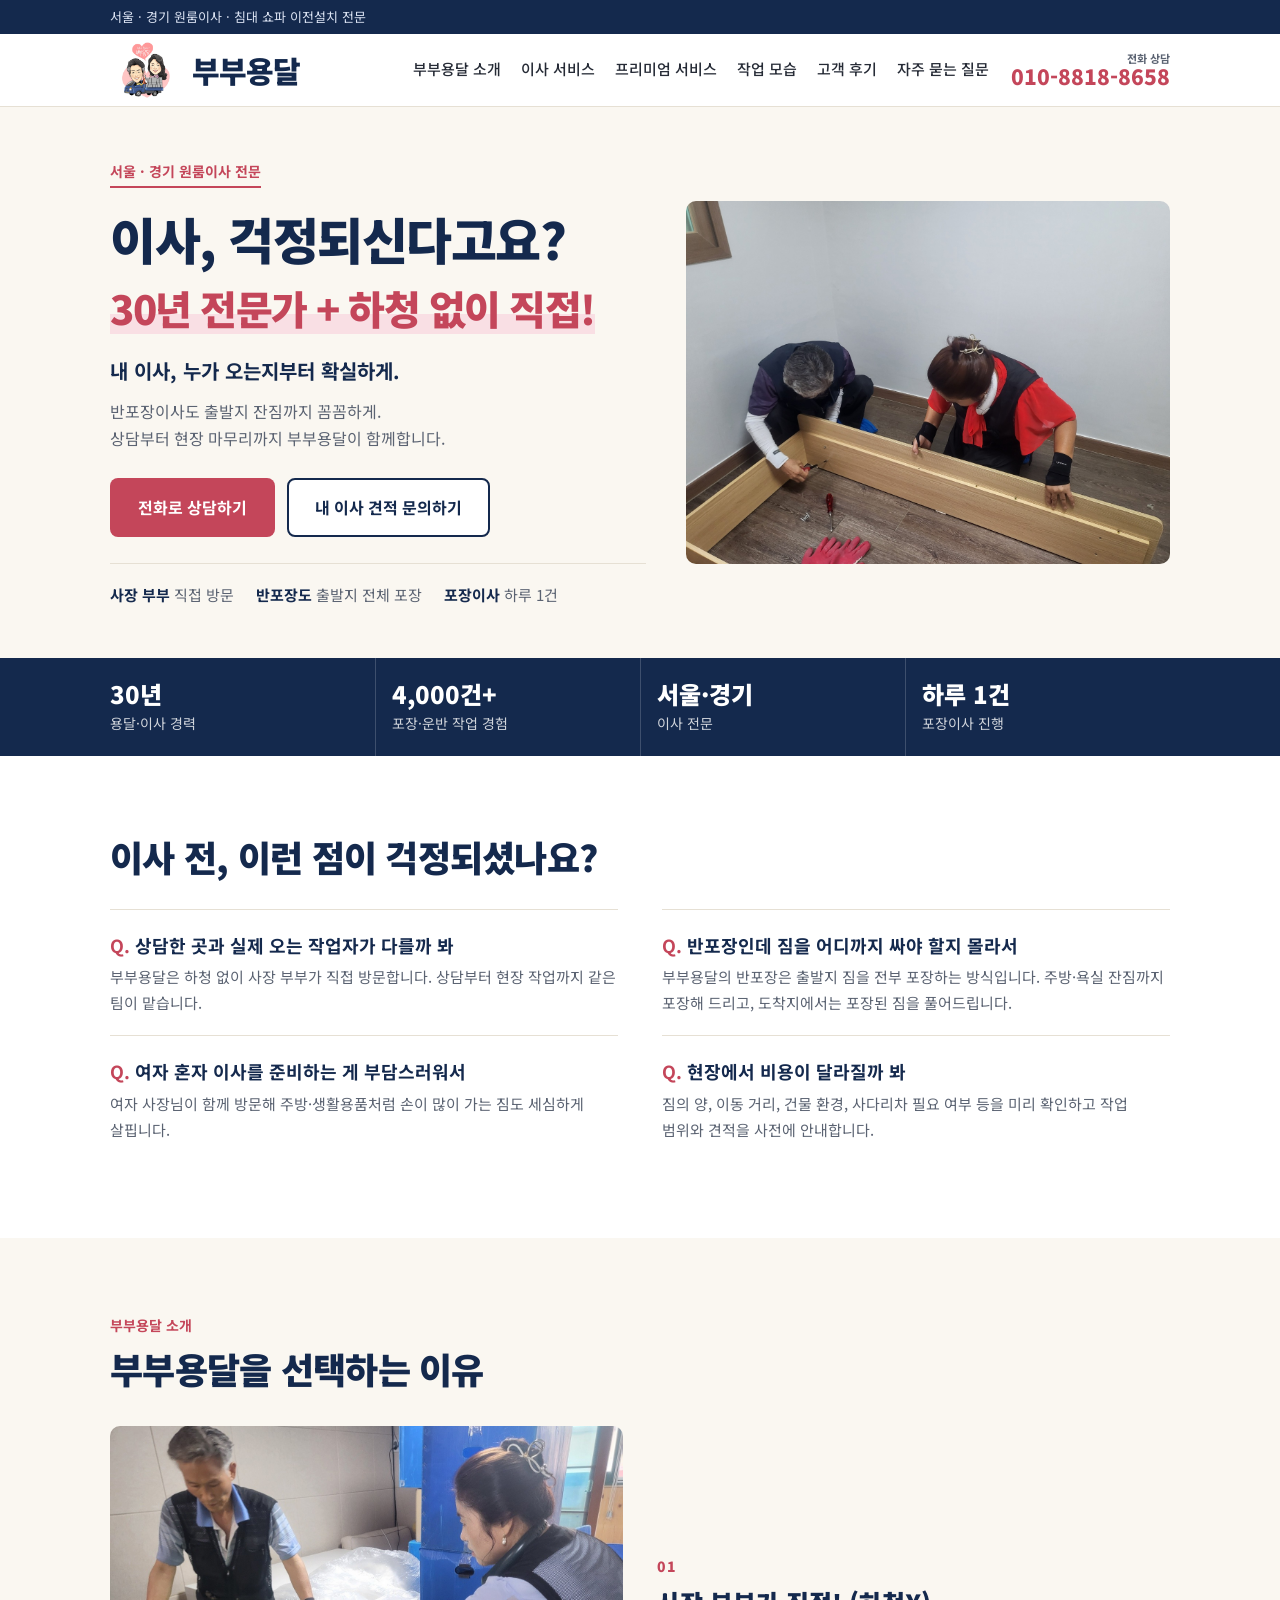
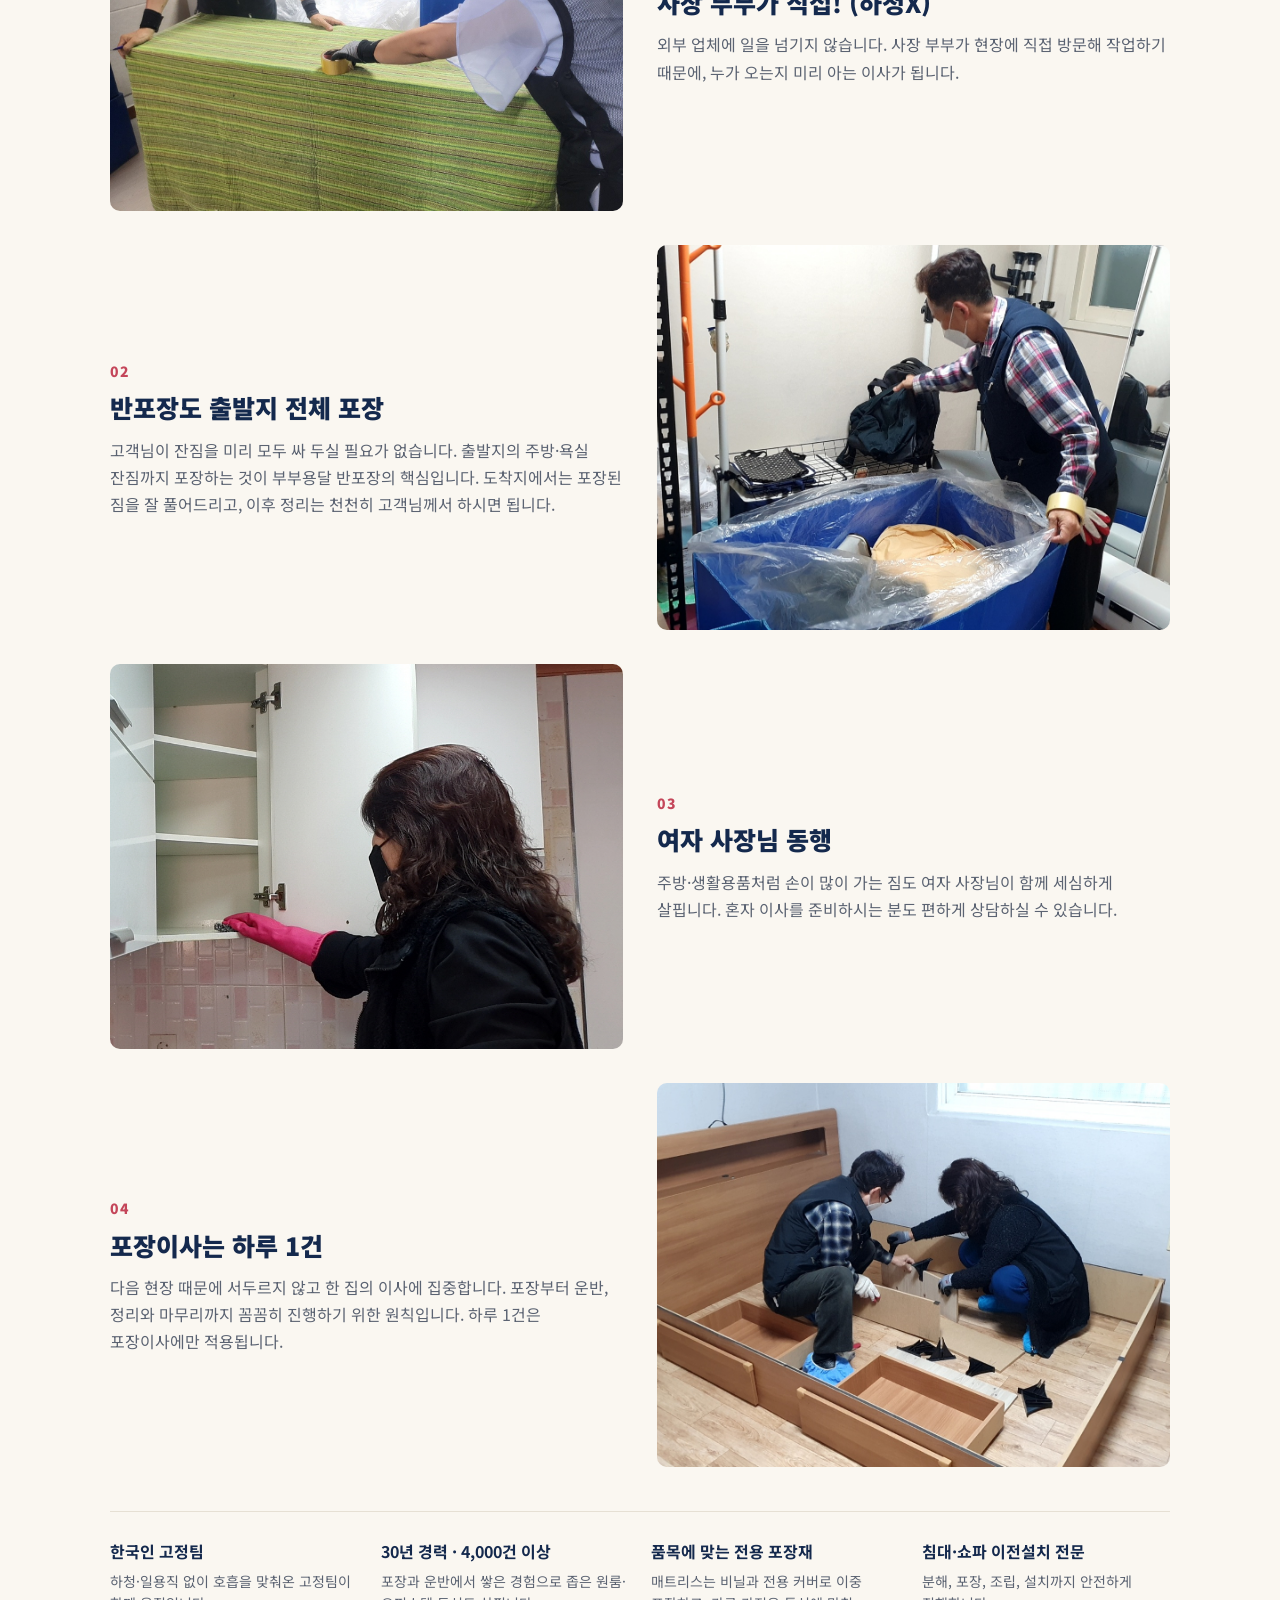
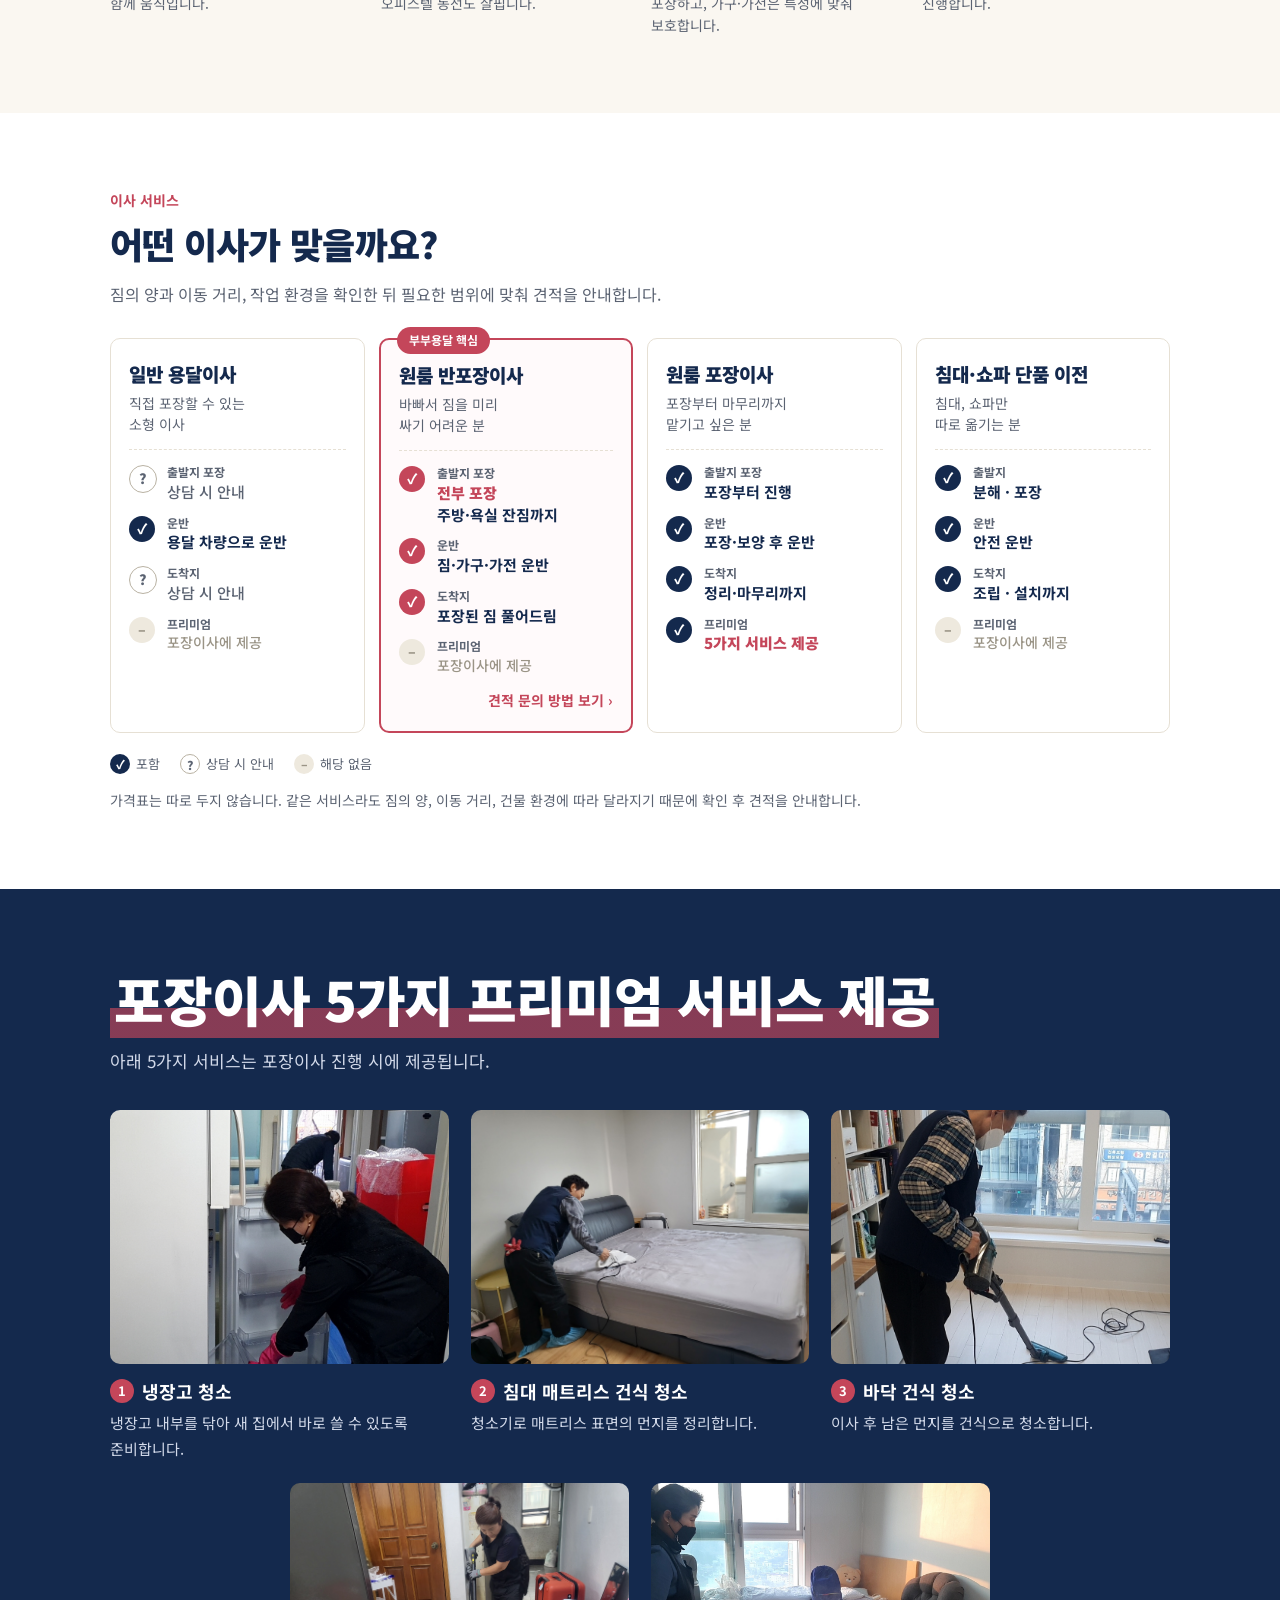
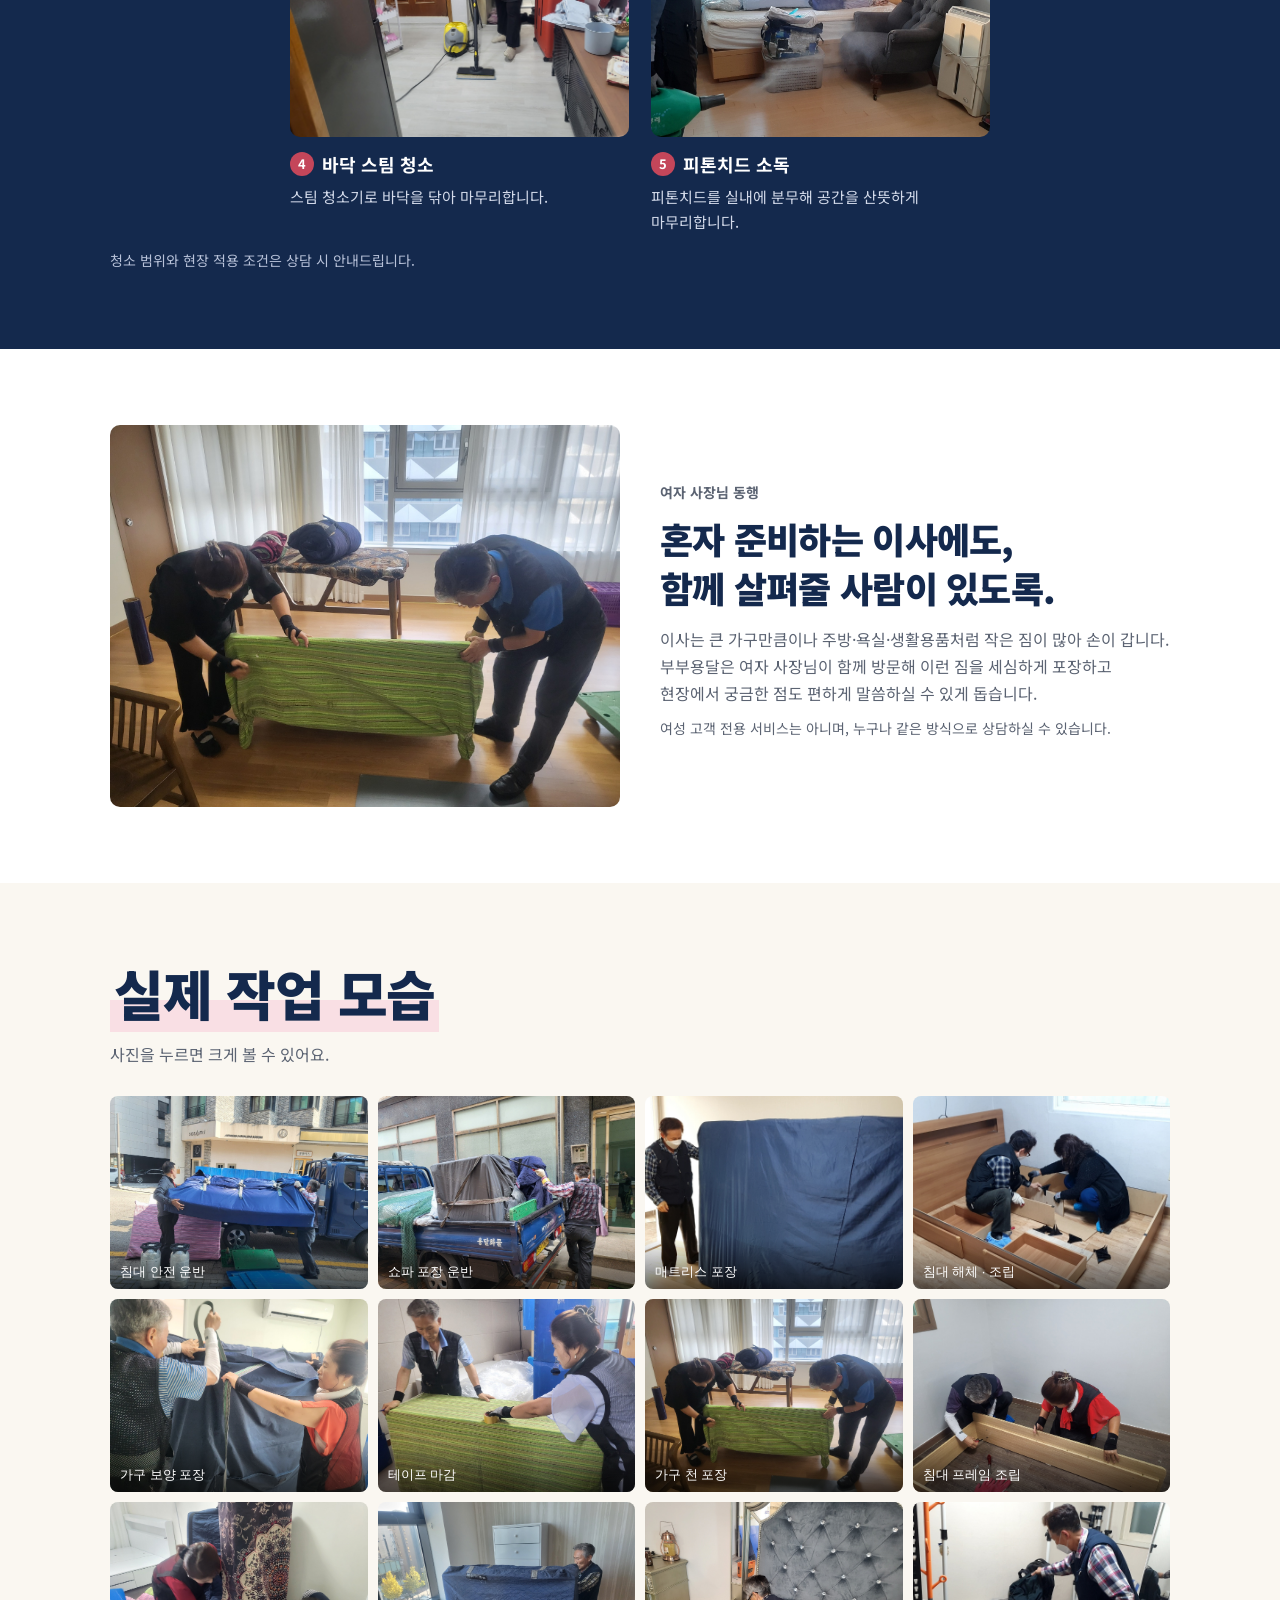
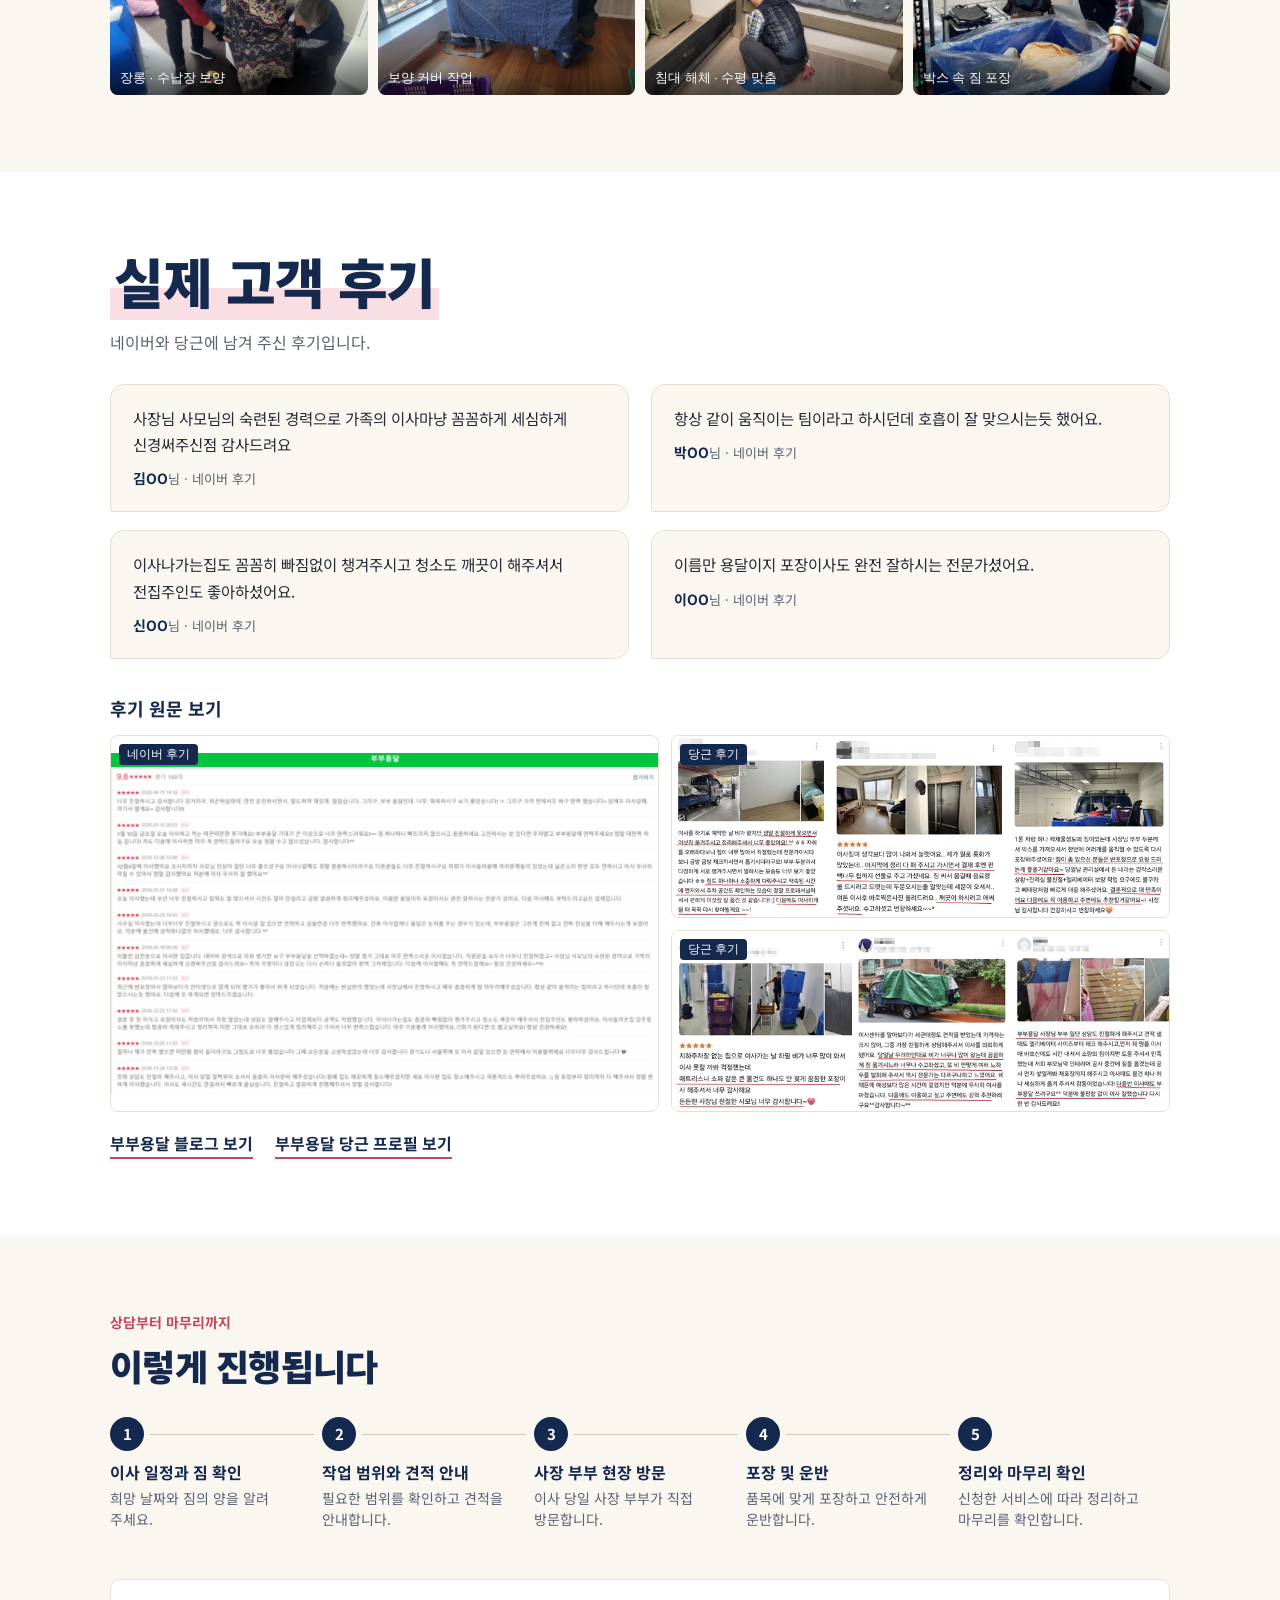
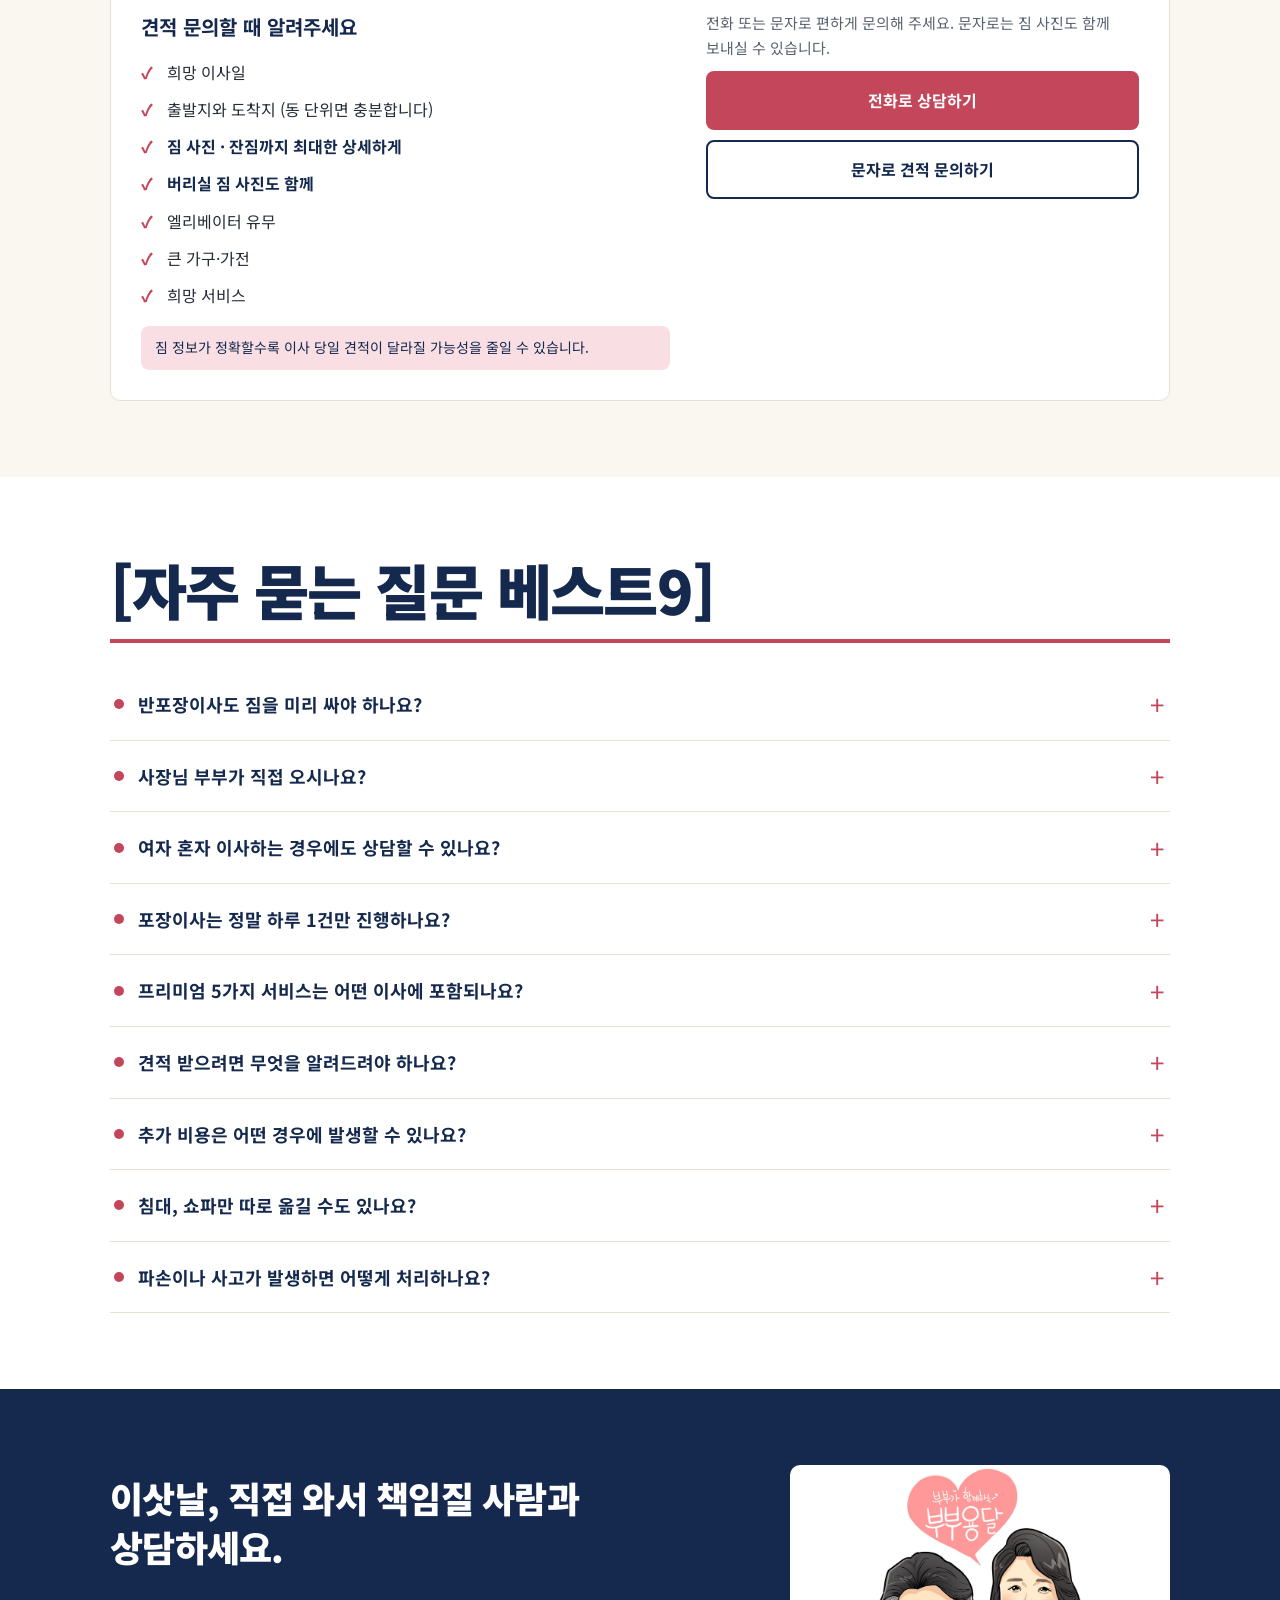
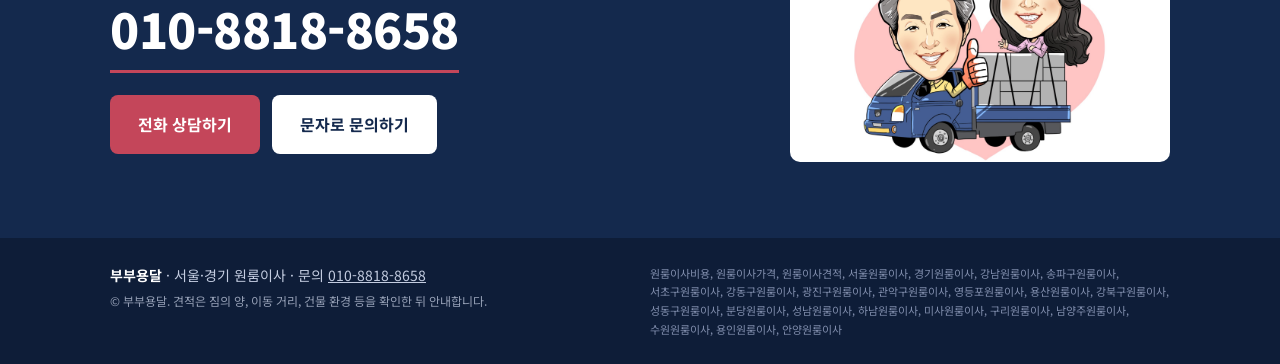
==== commit 1684bb22: "반포장이사 카드 강조 효과, 로고 트럭 애니메이션 Co-Authored-By: Claude Sonnet 5.5 <noreply@anthropic.com>" ====
--- a/index.html
+++ b/index.html
@@ -179,7 +179,7 @@
         </ul>
       </article>
 
-      <article class="svc-card hl">
+      <a class="svc-card hl" href="#quote" aria-label="원룸 반포장이사 견적 문의 방법 보기">
         <span class="ribbon">부부용달 핵심</span>
         <h3>원룸 반포장이사</h3>
         <p class="for">바빠서 짐을 미리<br>싸기 어려운 분</p>
@@ -189,7 +189,8 @@
           <li class="on"><span>도착지</span><em>포장된 짐 풀어드림</em></li>
           <li class="off"><span>프리미엄</span><em>포장이사에 제공</em></li>
         </ul>
-      </article>
+        <span class="go">견적 문의 방법 보기 ›</span>
+      </a>
 
       <article class="svc-card">
         <h3>원룸 포장이사</h3>
@@ -387,7 +388,9 @@
         <a class="btn btn-light" href="sms:01088188658" data-sms>문자로 문의하기</a>
       </div>
     </div>
-    <img class="final-logo" src="images/1.jpg" alt="부부용달 로고 캐리커처. 트럭 위에서 엄지를 올리는 아버지와 손을 흔드는 어머니" loading="lazy" width="2000" height="1559">
+    <div class="logo-stage" id="logo-stage">
+      <div class="logo-mover"><img class="final-logo" src="images/1.jpg" alt="부부용달 로고 캐리커처. 트럭 위에서 엄지를 올리는 아버지와 손을 흔드는 어머니" loading="lazy" width="2000" height="1559"></div>
+    </div>
   </div>
 </section>
 
--- a/style.css
+++ b/style.css
@@ -104,7 +104,11 @@
 /* service cards */
 .svc{margin-top:30px;display:grid;grid-template-columns:repeat(4,1fr);gap:14px;align-items:stretch}
 .svc-card{position:relative;background:#fff;border:1px solid var(--line);border-radius:var(--r);padding:22px 18px 18px;display:flex;flex-direction:column}
-.svc-card.hl{border:2px solid var(--accent);background:#fffafb}
+.svc-card.hl{border:2px solid var(--accent);background:#fffafb;cursor:pointer;animation:wiggle 4.5s ease-in-out 1.5s infinite;transition:transform .2s,box-shadow .2s,background .2s}
+.svc-card.hl:hover,.svc-card.hl:focus-visible{animation:none;transform:translateY(-5px);box-shadow:0 12px 26px rgba(196,70,90,.28);background:#fff}
+.svc-card .go{margin-top:auto;padding-top:14px;font-size:14px;font-weight:700;color:var(--accent);text-align:right}
+.svc-card.hl:hover .go{text-decoration:underline}
+@keyframes wiggle{0%,84%,100%{transform:translateX(0)}86%{transform:translateX(-6px)}88%{transform:translateX(6px)}90%{transform:translateX(-5px)}92%{transform:translateX(5px)}94%{transform:translateX(-3px)}96%{transform:translateX(3px)}98%{transform:translateX(0)}}
 .ribbon{position:absolute;top:-13px;left:16px;background:var(--accent);color:#fff;font-size:12px;font-weight:700;padding:3px 12px;border-radius:999px}
 .svc-card h3{font-size:19px;font-weight:900;color:var(--navy);line-height:1.35}
 .svc-card .for{margin:6px 0 14px;padding-bottom:14px;border-bottom:1px dashed var(--line);font-size:14px;color:var(--muted);line-height:1.5}
@@ -192,7 +196,12 @@
 /* final */
 .final-in{display:grid;grid-template-columns:1.2fr .8fr;gap:40px;align-items:center}
 .big-tel{display:inline-block;margin:18px 0 22px;font-size:clamp(32px,6vw,48px);font-weight:900;letter-spacing:-.01em;border-bottom:3px solid var(--accent)}
-.final-logo{width:100%;max-width:380px;border-radius:var(--r);justify-self:end}
+.logo-stage{width:100%;max-width:380px;justify-self:end;overflow:hidden;border-radius:var(--r);background:#fff}
+.logo-mover{transition:transform 1.5s cubic-bezier(.22,1,.36,1)}
+.logo-stage.pre .logo-mover{transform:translateX(95%)}
+.final-logo{width:100%}
+.logo-stage.drive .final-logo{animation:idle .32s ease-in-out 1.4s 10 alternate}
+@keyframes idle{from{transform:translateY(0)}to{transform:translateY(-2.5px)}}
 
 /* footer */
 .footer{background:#0e1d38;color:#c3cce0;padding:26px 0;font-size:14px}
@@ -243,7 +252,7 @@
   .steps li{padding:0 0 0 48px}
   .steps li::before{display:none}
   .steps b{position:absolute;left:0;top:0;margin:0}
-  .final-logo{justify-self:start}
+  .logo-stage{justify-self:start}
 }
 
 /* phone */
@@ -336,4 +345,9 @@
   .head-tel small{display:none}
   .brand span{font-size:22px}
 }
-@media (prefers-reduced-motion:reduce){html{scroll-behavior:auto}}
+@media (prefers-reduced-motion:reduce){
+  html{scroll-behavior:auto}
+  .svc-card.hl,.logo-stage.drive .final-logo{animation:none}
+  .logo-mover{transition:none}
+  .logo-stage.pre .logo-mover{transform:none}
+}
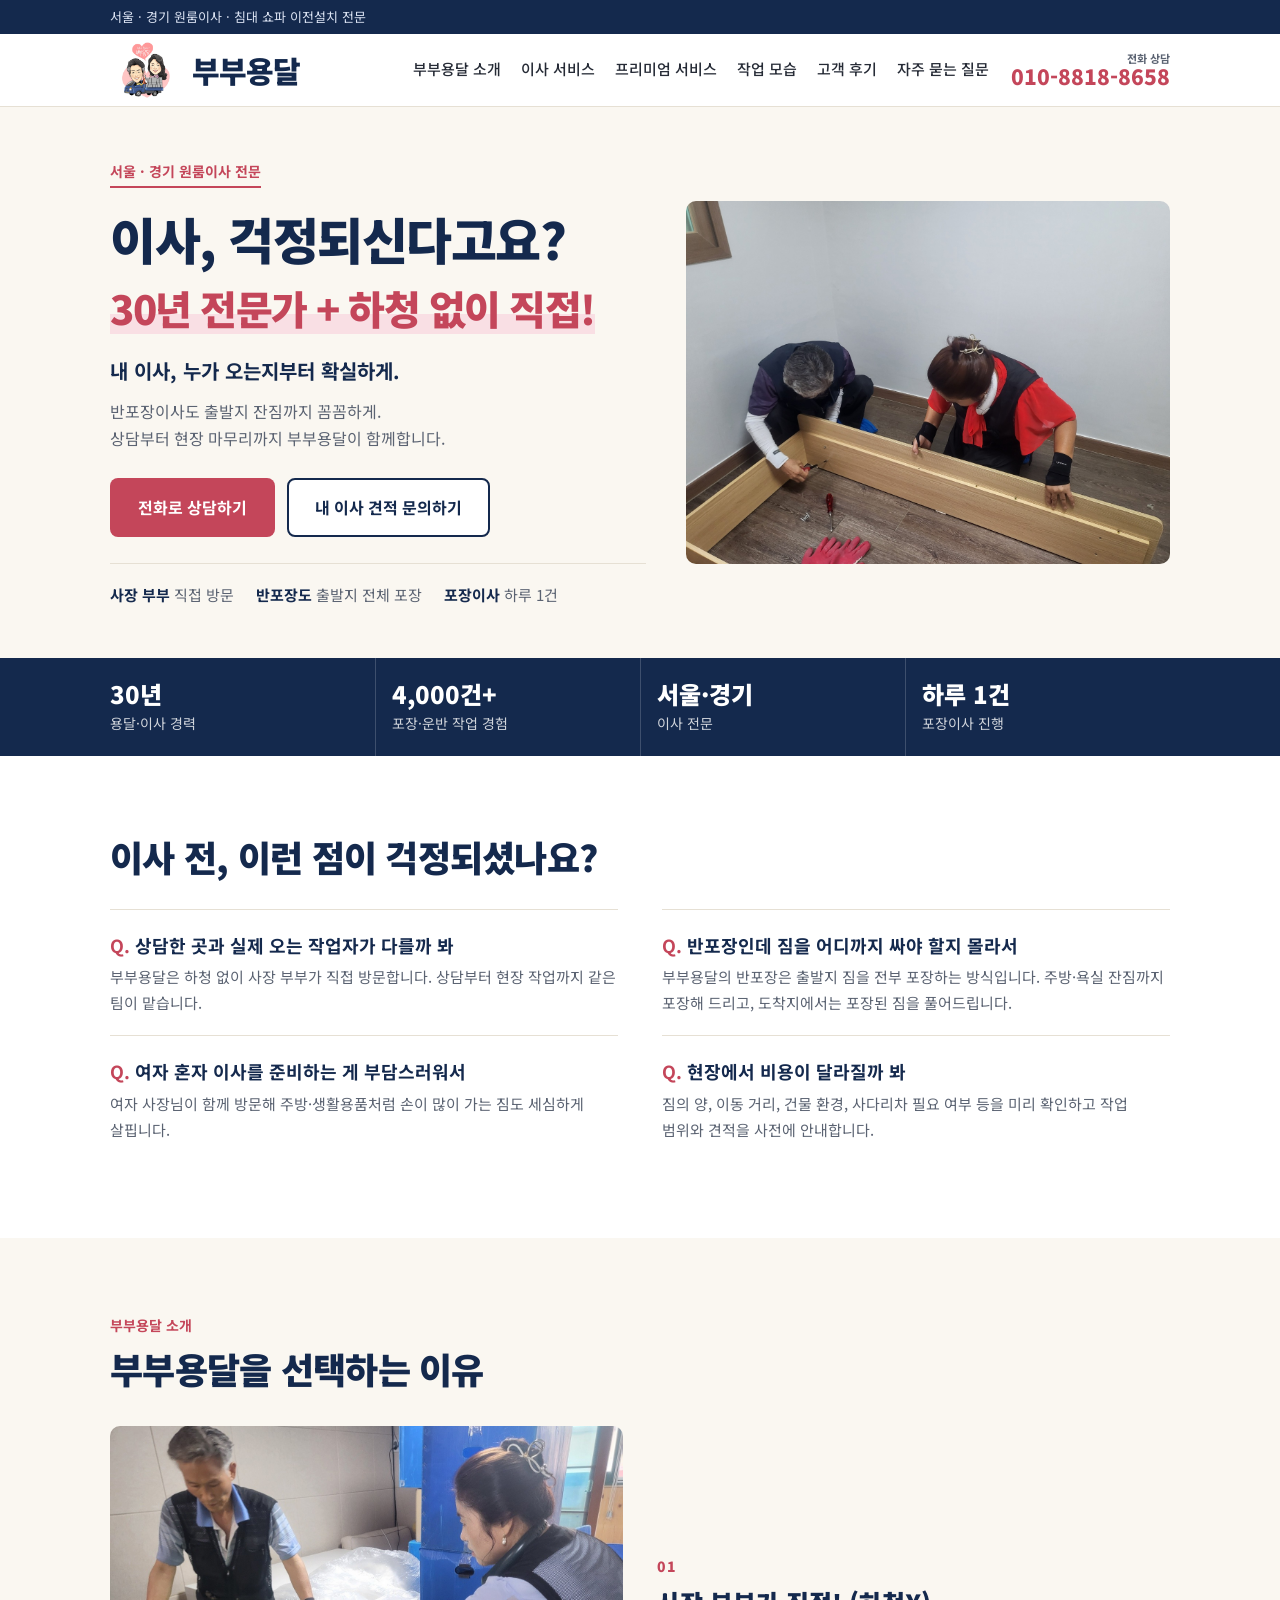
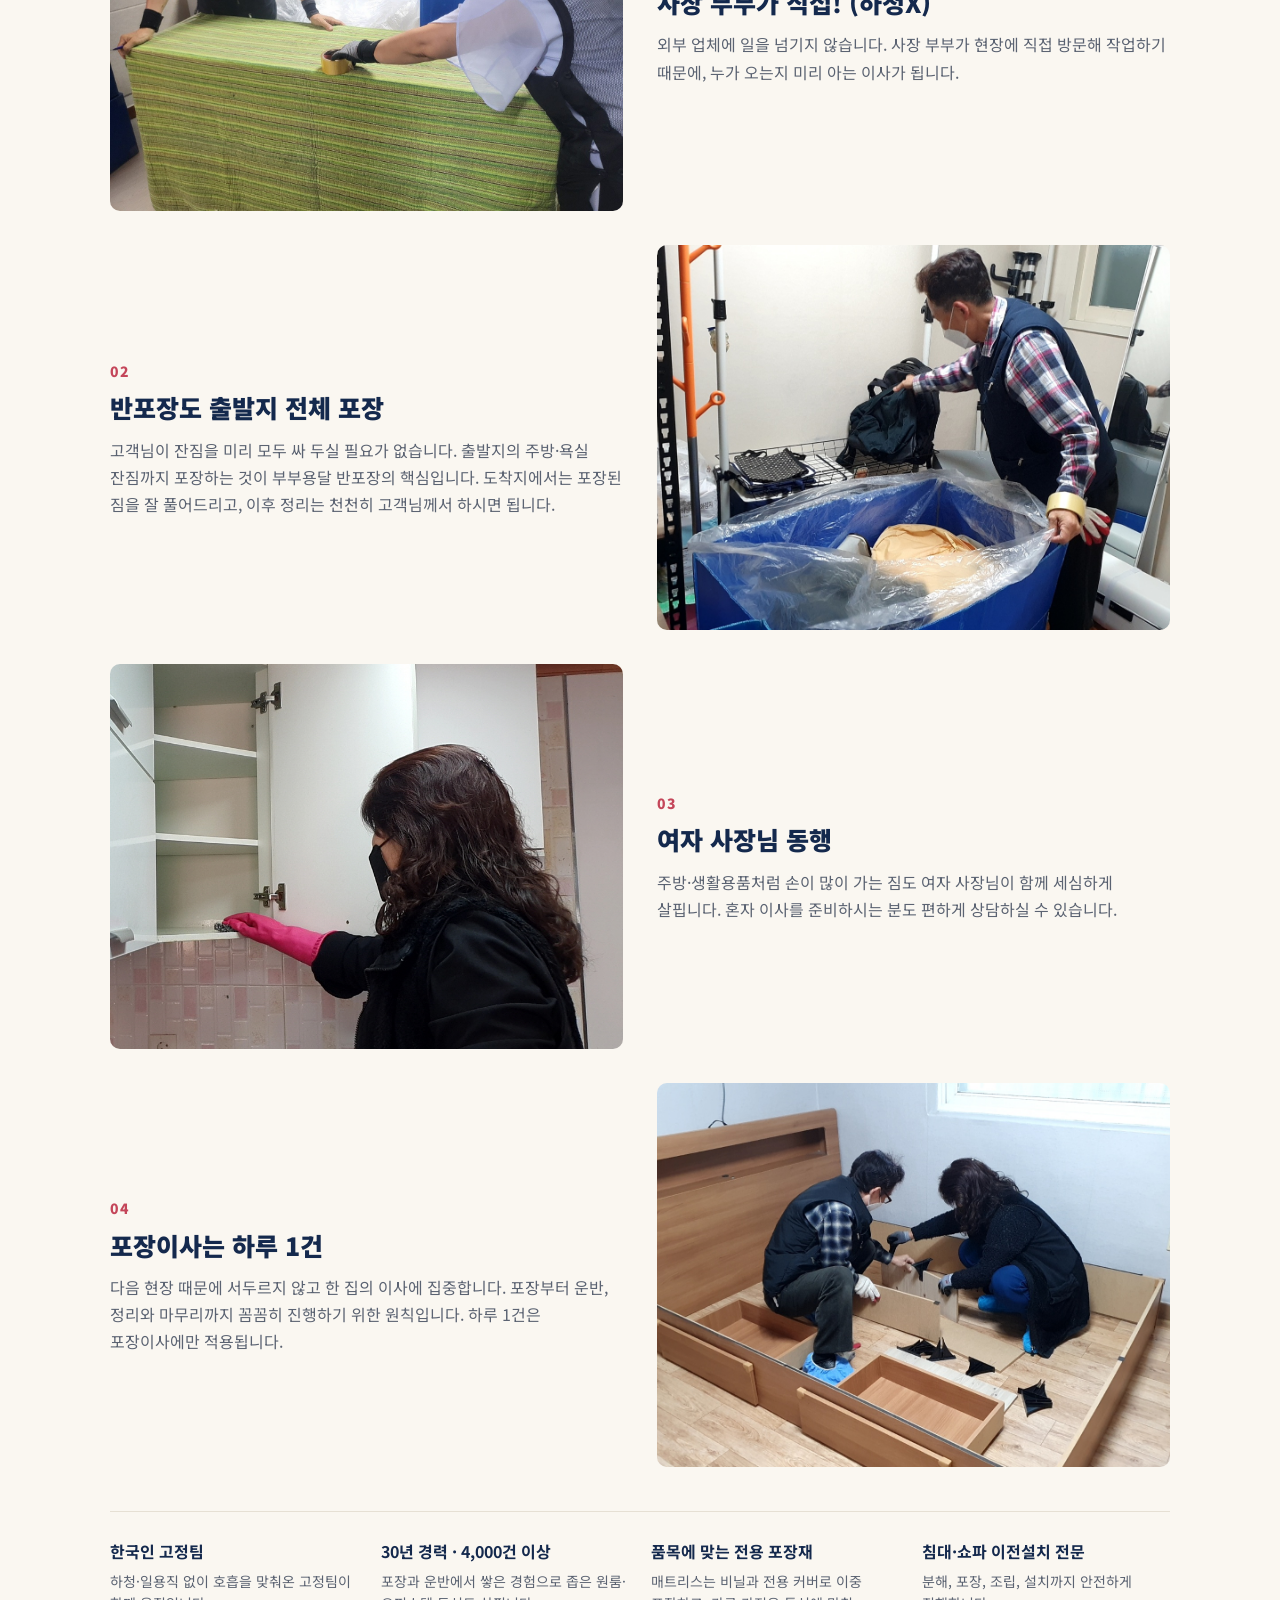
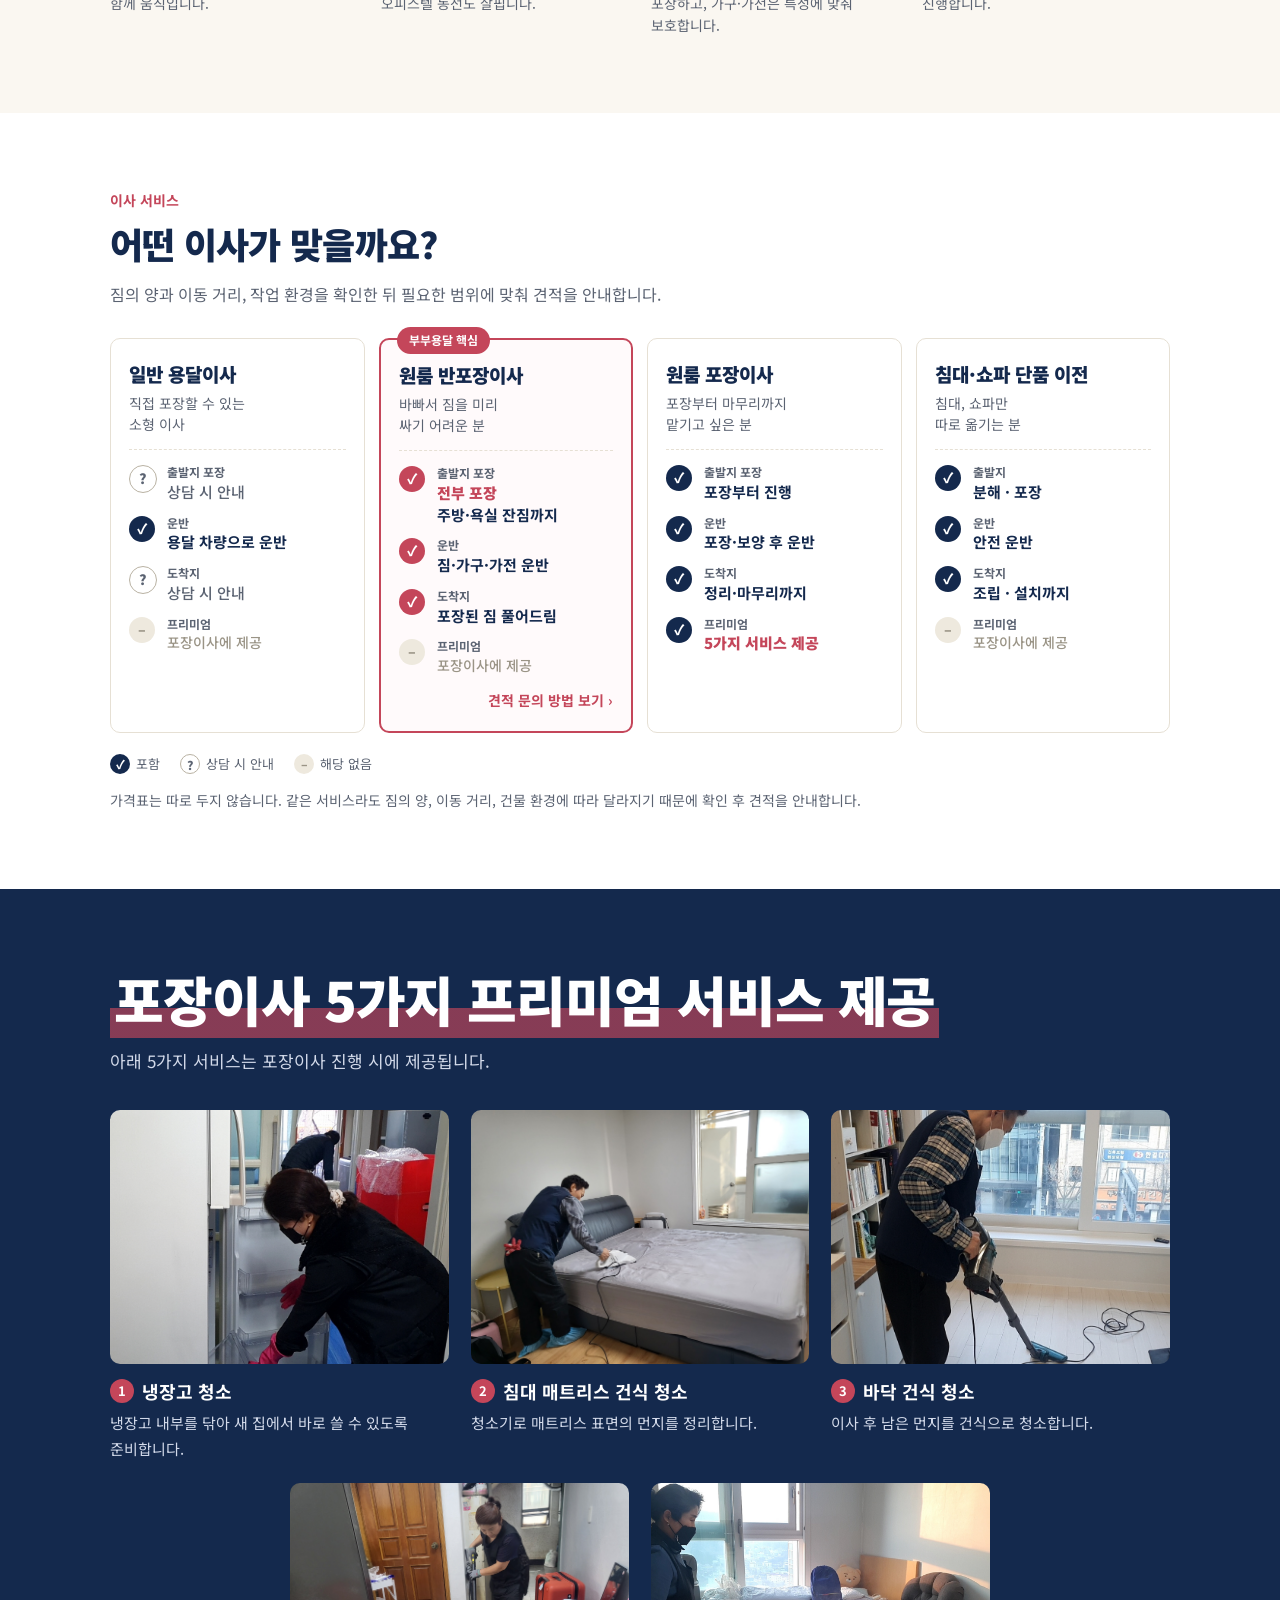
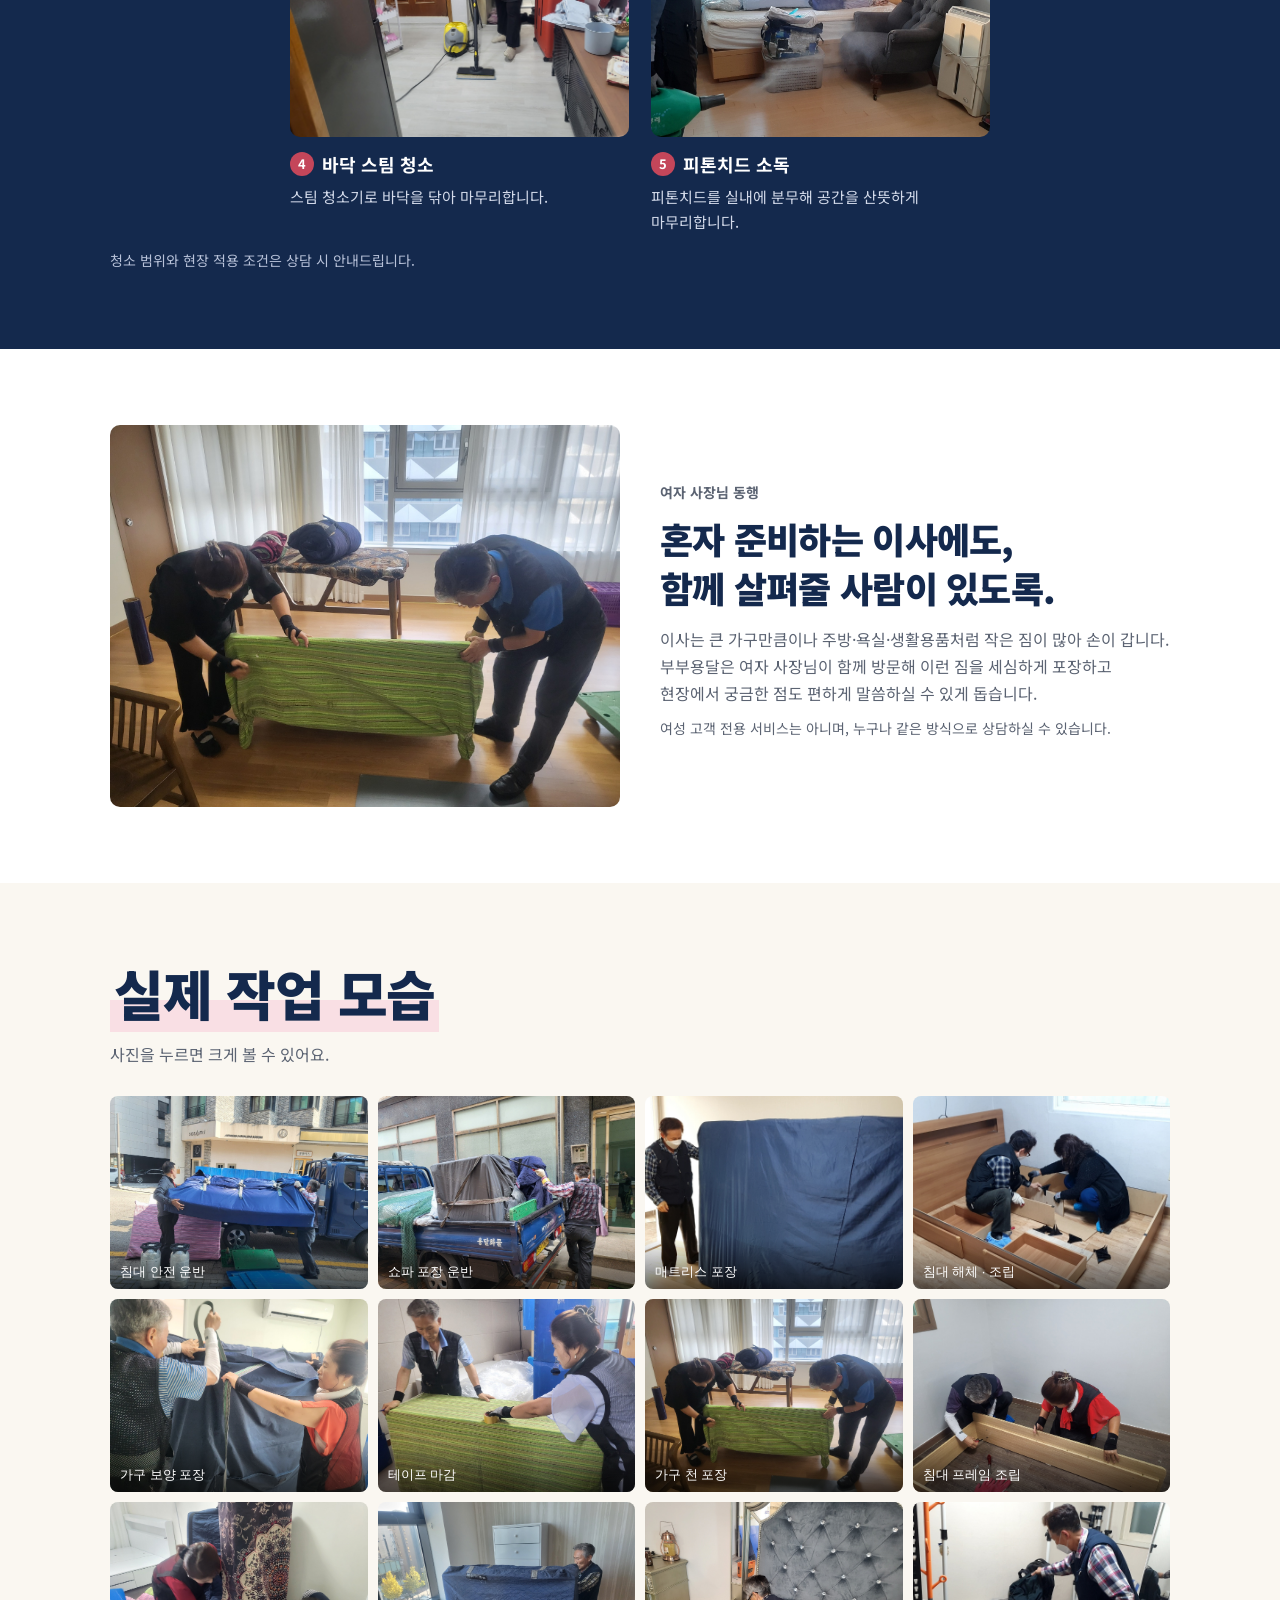
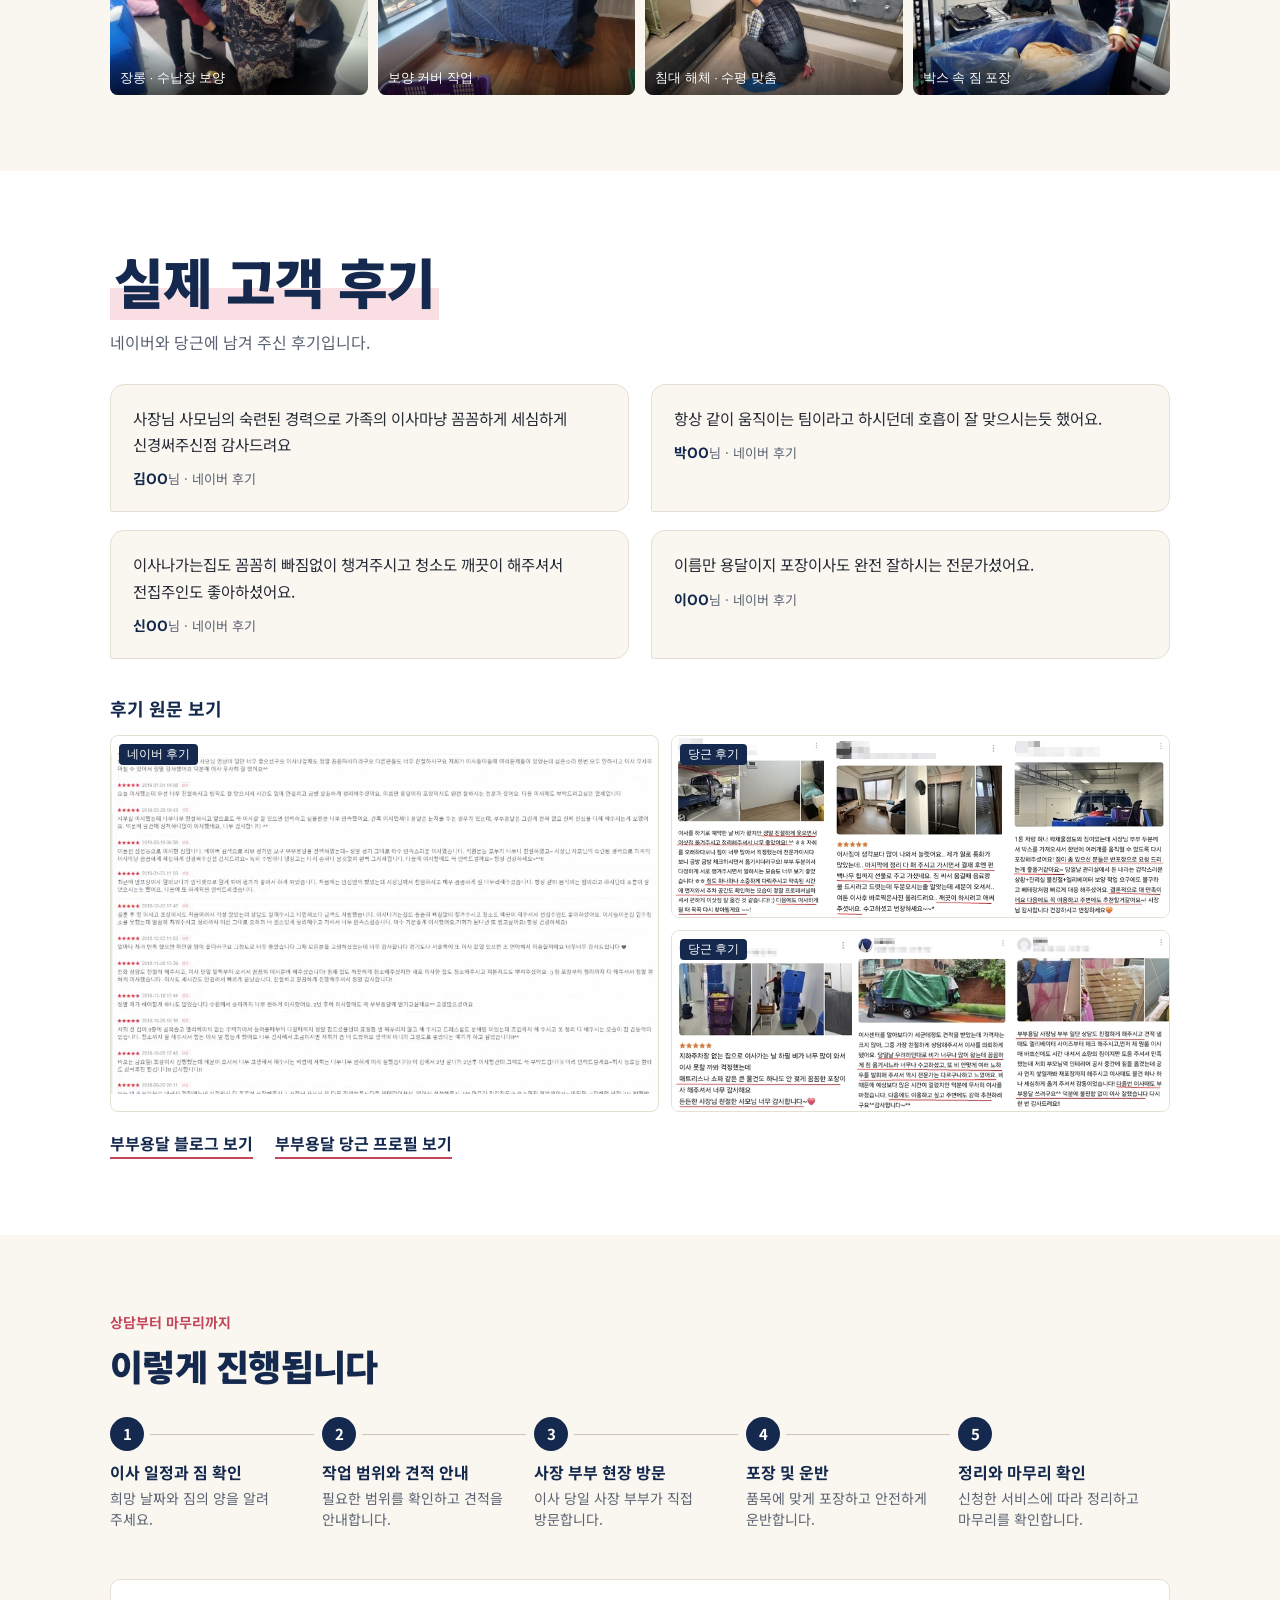
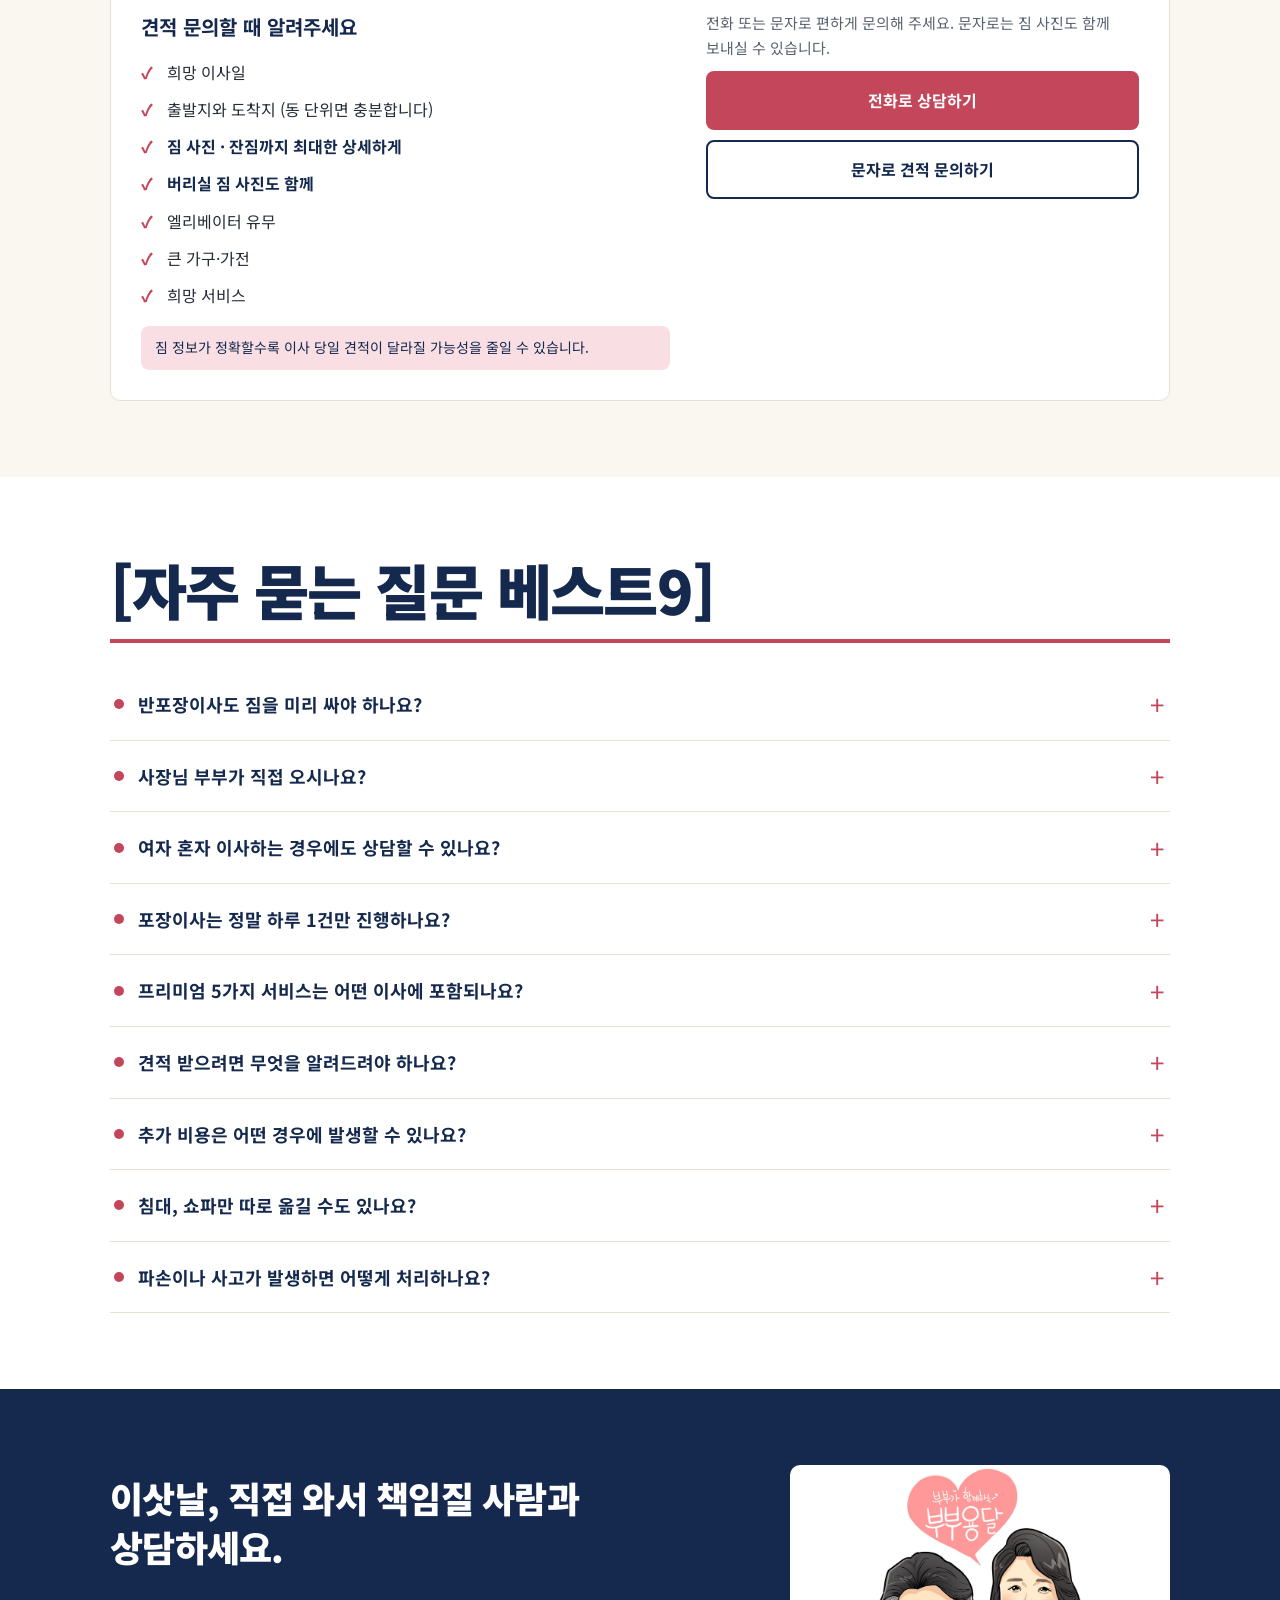
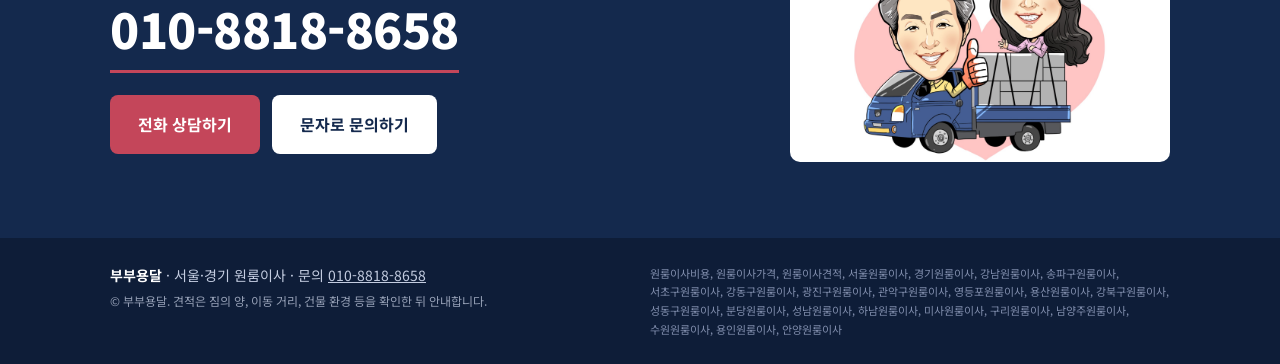
==== commit 883312f8: "네이버 후기 움직이는 이미지, 트럭 반복 출발 모션 Co-Authored-By: Claude Sonnet 5.5 <noreply@anthropic.com>" ====
--- a/index.html
+++ b/index.html
@@ -311,7 +311,7 @@
 
     <h3 class="sub-h">후기 원문 보기</h3>
     <div class="shots">
-      <button class="shot" data-lb="r" data-cap="네이버 후기 (평점 9.8 · 평가 149개)"><img src="images/22.webp" alt="네이버 후기 모음 화면. 평점 9.8, 평가 149개" loading="lazy"><span>네이버 후기</span></button>
+      <button class="shot" data-lb="r" data-cap="네이버 후기 (평점 9.8 · 평가 149개)"><img src="images/naver-review.webp" alt="네이버 후기가 위로 넘어가며 보이는 화면. 평점 9.8, 평가 149개" loading="lazy"><span>네이버 후기</span></button>
       <button class="shot" data-lb="r" data-cap="당근 후기 1"><img src="images/24.jpg" alt="당근에 남겨진 후기 세 건" loading="lazy"><span>당근 후기</span></button>
       <button class="shot" data-lb="r" data-cap="당근 후기 2"><img src="images/25.jpg" alt="당근에 남겨진 후기 세 건" loading="lazy"><span>당근 후기</span></button>
     </div>
--- a/style.css
+++ b/style.css
@@ -197,11 +197,22 @@
 .final-in{display:grid;grid-template-columns:1.2fr .8fr;gap:40px;align-items:center}
 .big-tel{display:inline-block;margin:18px 0 22px;font-size:clamp(32px,6vw,48px);font-weight:900;letter-spacing:-.01em;border-bottom:3px solid var(--accent)}
 .logo-stage{width:100%;max-width:380px;justify-self:end;overflow:hidden;border-radius:var(--r);background:#fff}
-.logo-mover{transition:transform 1.5s cubic-bezier(.22,1,.36,1)}
-.logo-stage.pre .logo-mover{transform:translateX(95%)}
 .final-logo{width:100%}
-.logo-stage.drive .final-logo{animation:idle .32s ease-in-out 1.4s 10 alternate}
-@keyframes idle{from{transform:translateY(0)}to{transform:translateY(-2.5px)}}
+/* 용달차 부웅~ 출발: 시동 떨림 → 살짝 뒤로 → 왼쪽으로 출발 → 오른쪽에서 다시 도착 (반복) */
+.logo-stage.drive .logo-mover{animation:vroom 6s linear infinite}
+@keyframes vroom{
+  0%{transform:translate(0,0)}
+  4%{transform:translate(-2px,-1px)}
+  8%{transform:translate(2px,0)}
+  12%{transform:translate(-2px,-1px)}
+  16%{transform:translate(2px,0)}
+  20%{transform:translate(0,0);animation-timing-function:ease-out}
+  25%{transform:translate(12px,0) rotate(.6deg);animation-timing-function:cubic-bezier(.5,0,1,.6)}
+  50%{transform:translate(-125%,0) rotate(-1.2deg)}
+  50.01%{transform:translate(125%,0);animation-timing-function:cubic-bezier(0,.5,.3,1)}
+  82%{transform:translate(0,0)}
+  100%{transform:translate(0,0)}
+}
 
 /* footer */
 .footer{background:#0e1d38;color:#c3cce0;padding:26px 0;font-size:14px}
@@ -347,7 +358,5 @@
 }
 @media (prefers-reduced-motion:reduce){
   html{scroll-behavior:auto}
-  .svc-card.hl,.logo-stage.drive .final-logo{animation:none}
-  .logo-mover{transition:none}
-  .logo-stage.pre .logo-mover{transform:none}
-}
+  .svc-card.hl,.logo-stage.drive .logo-mover{animation:none}
+}
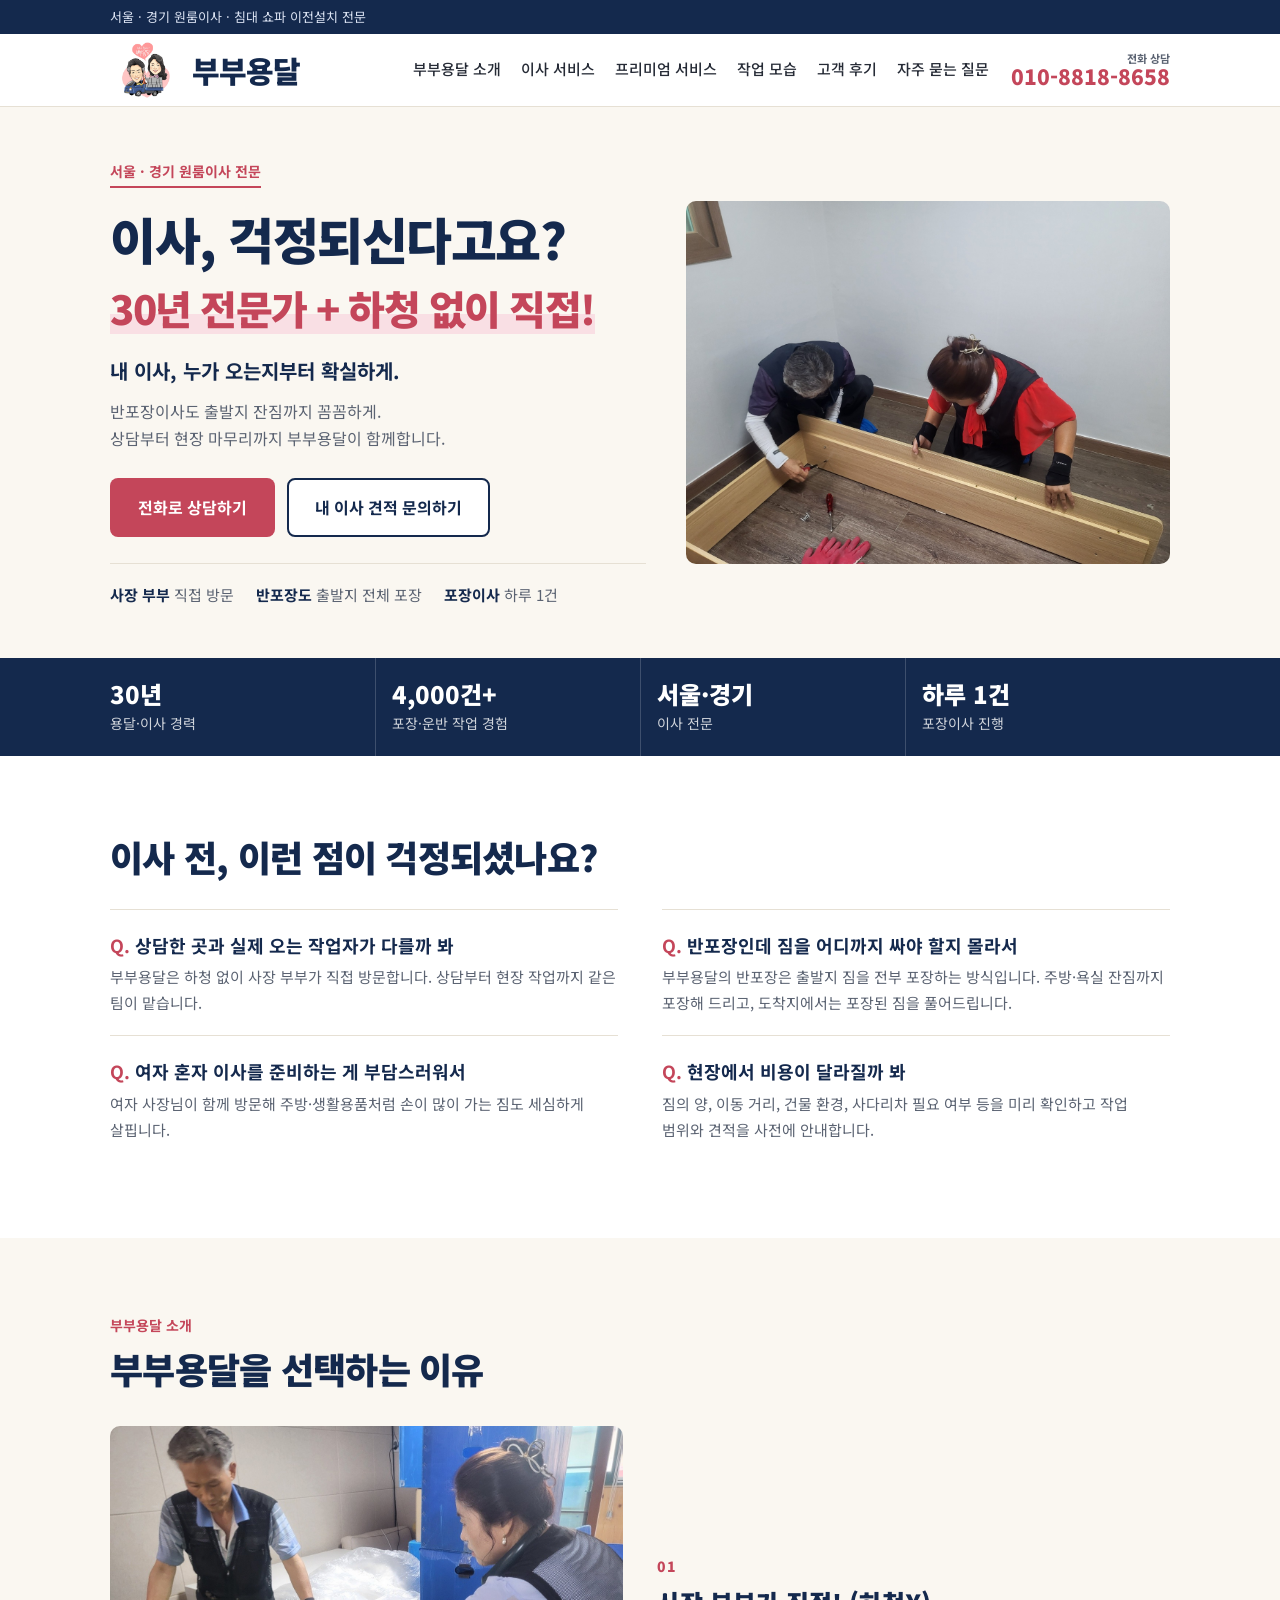
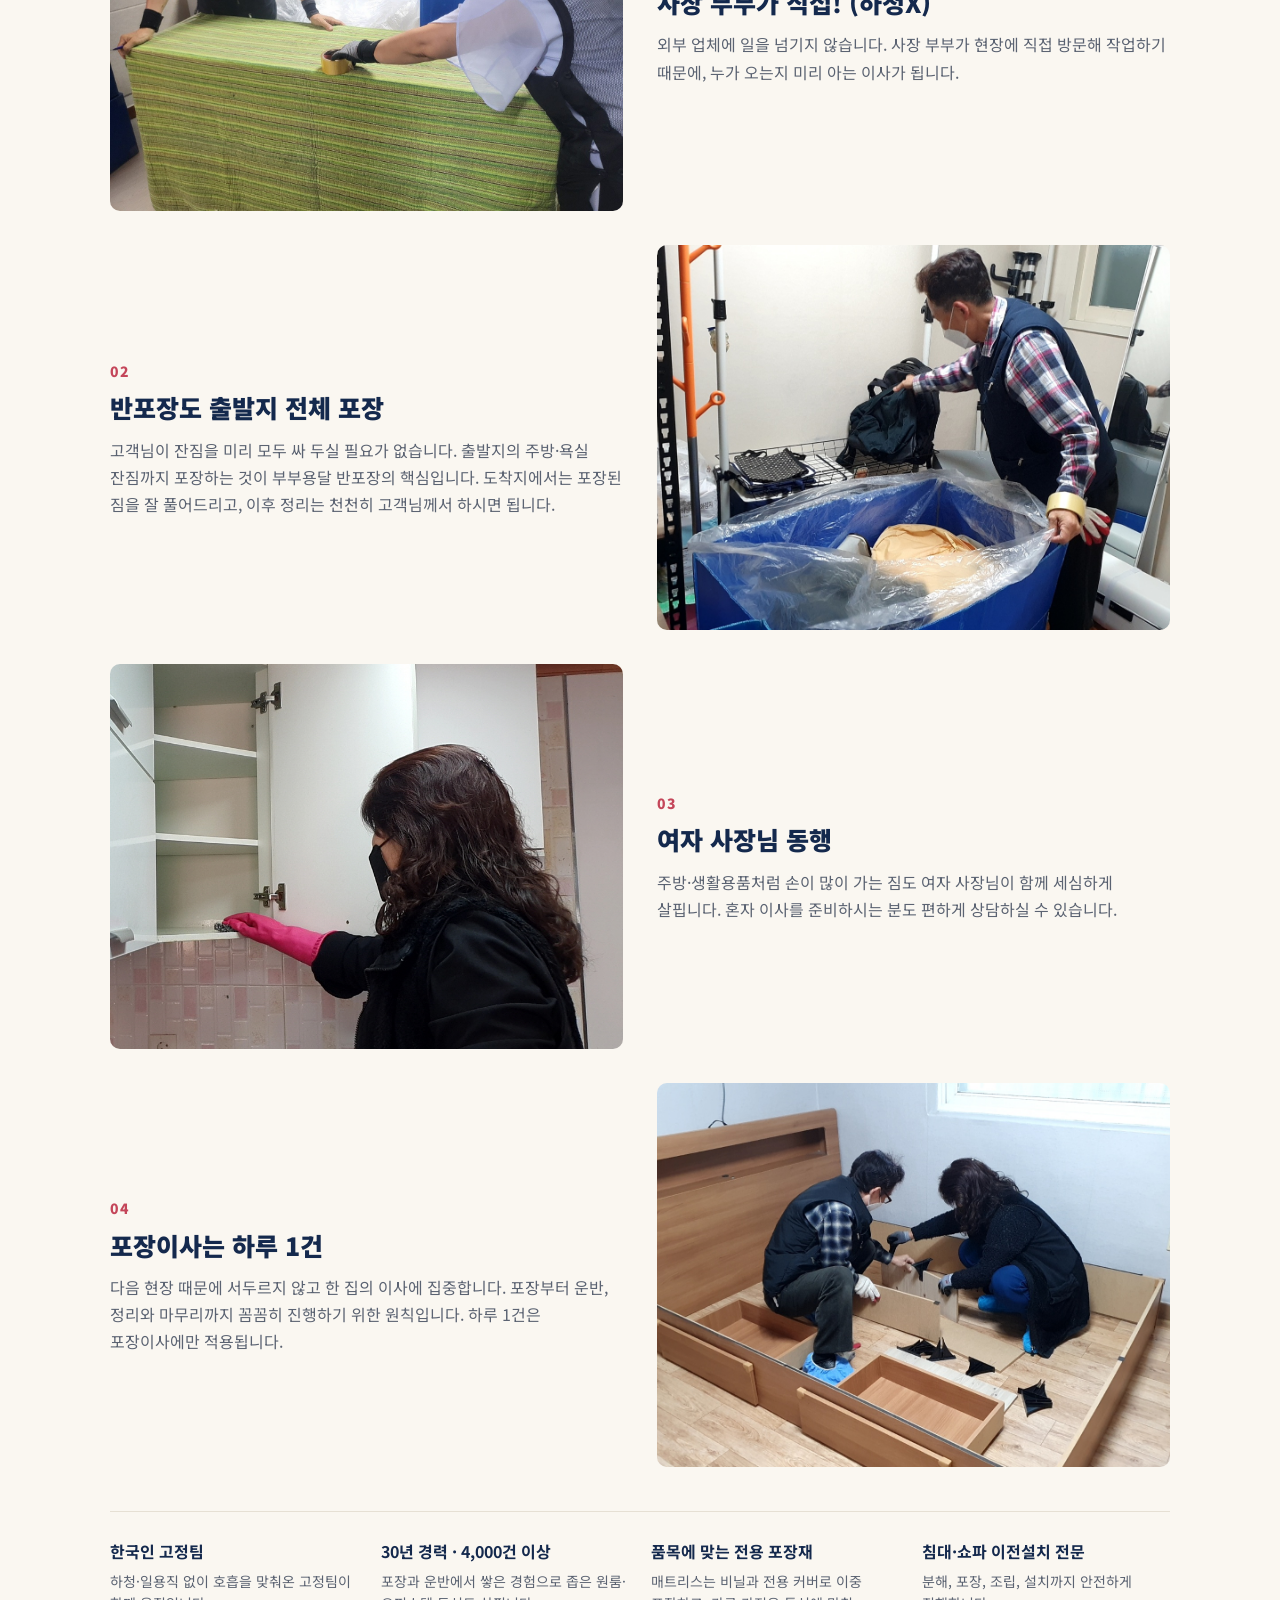
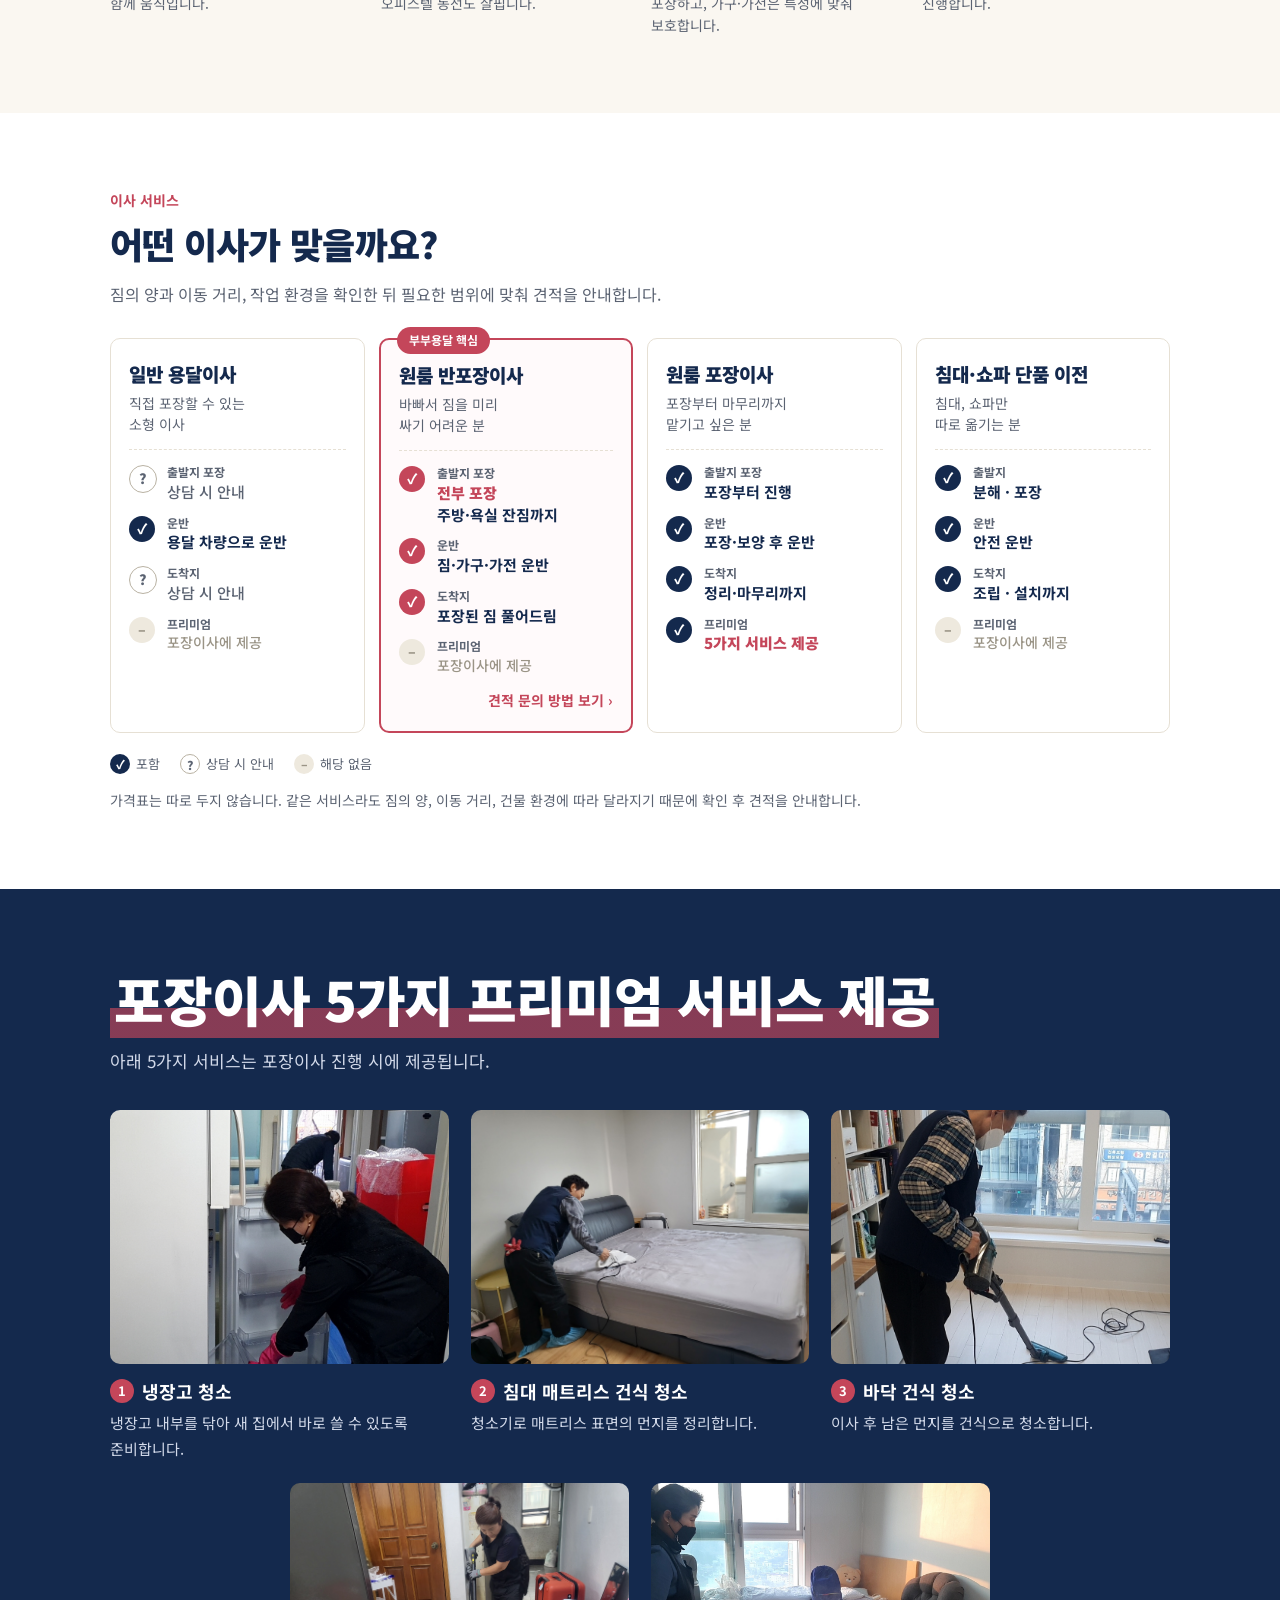
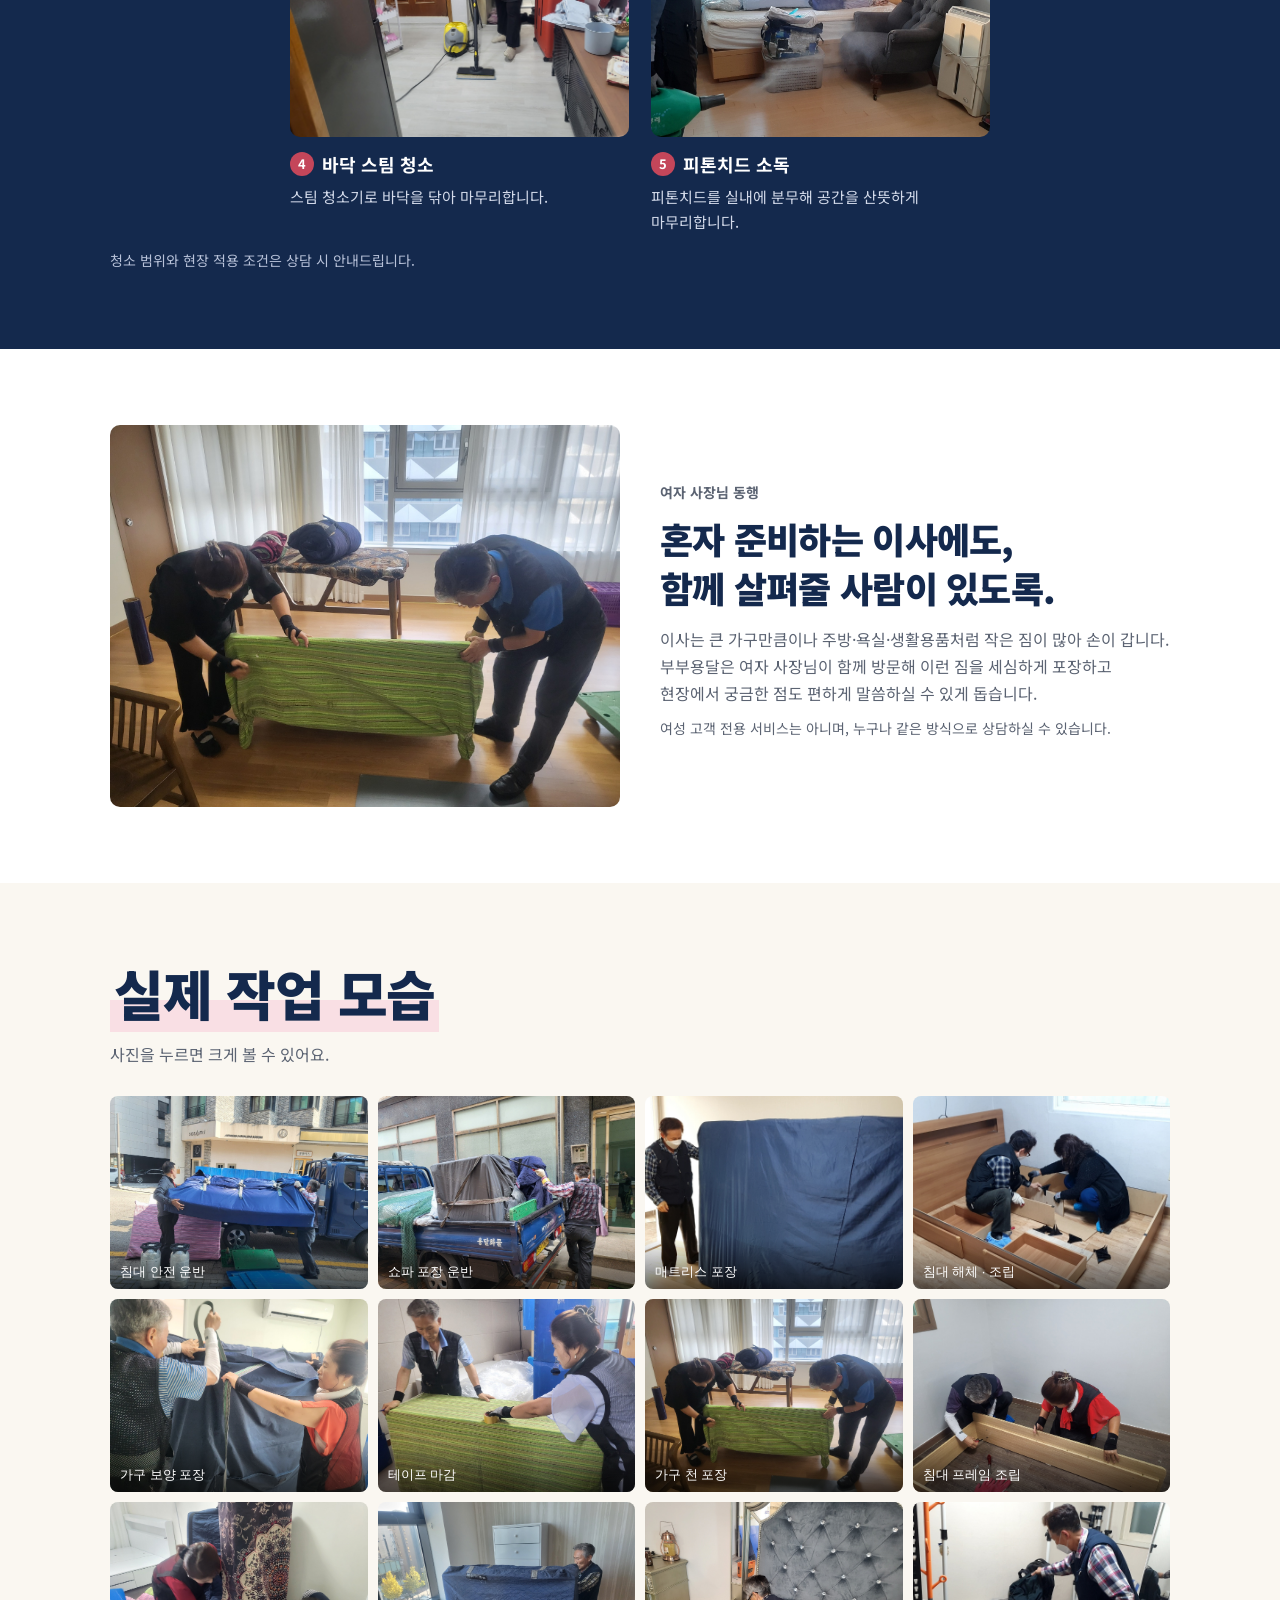
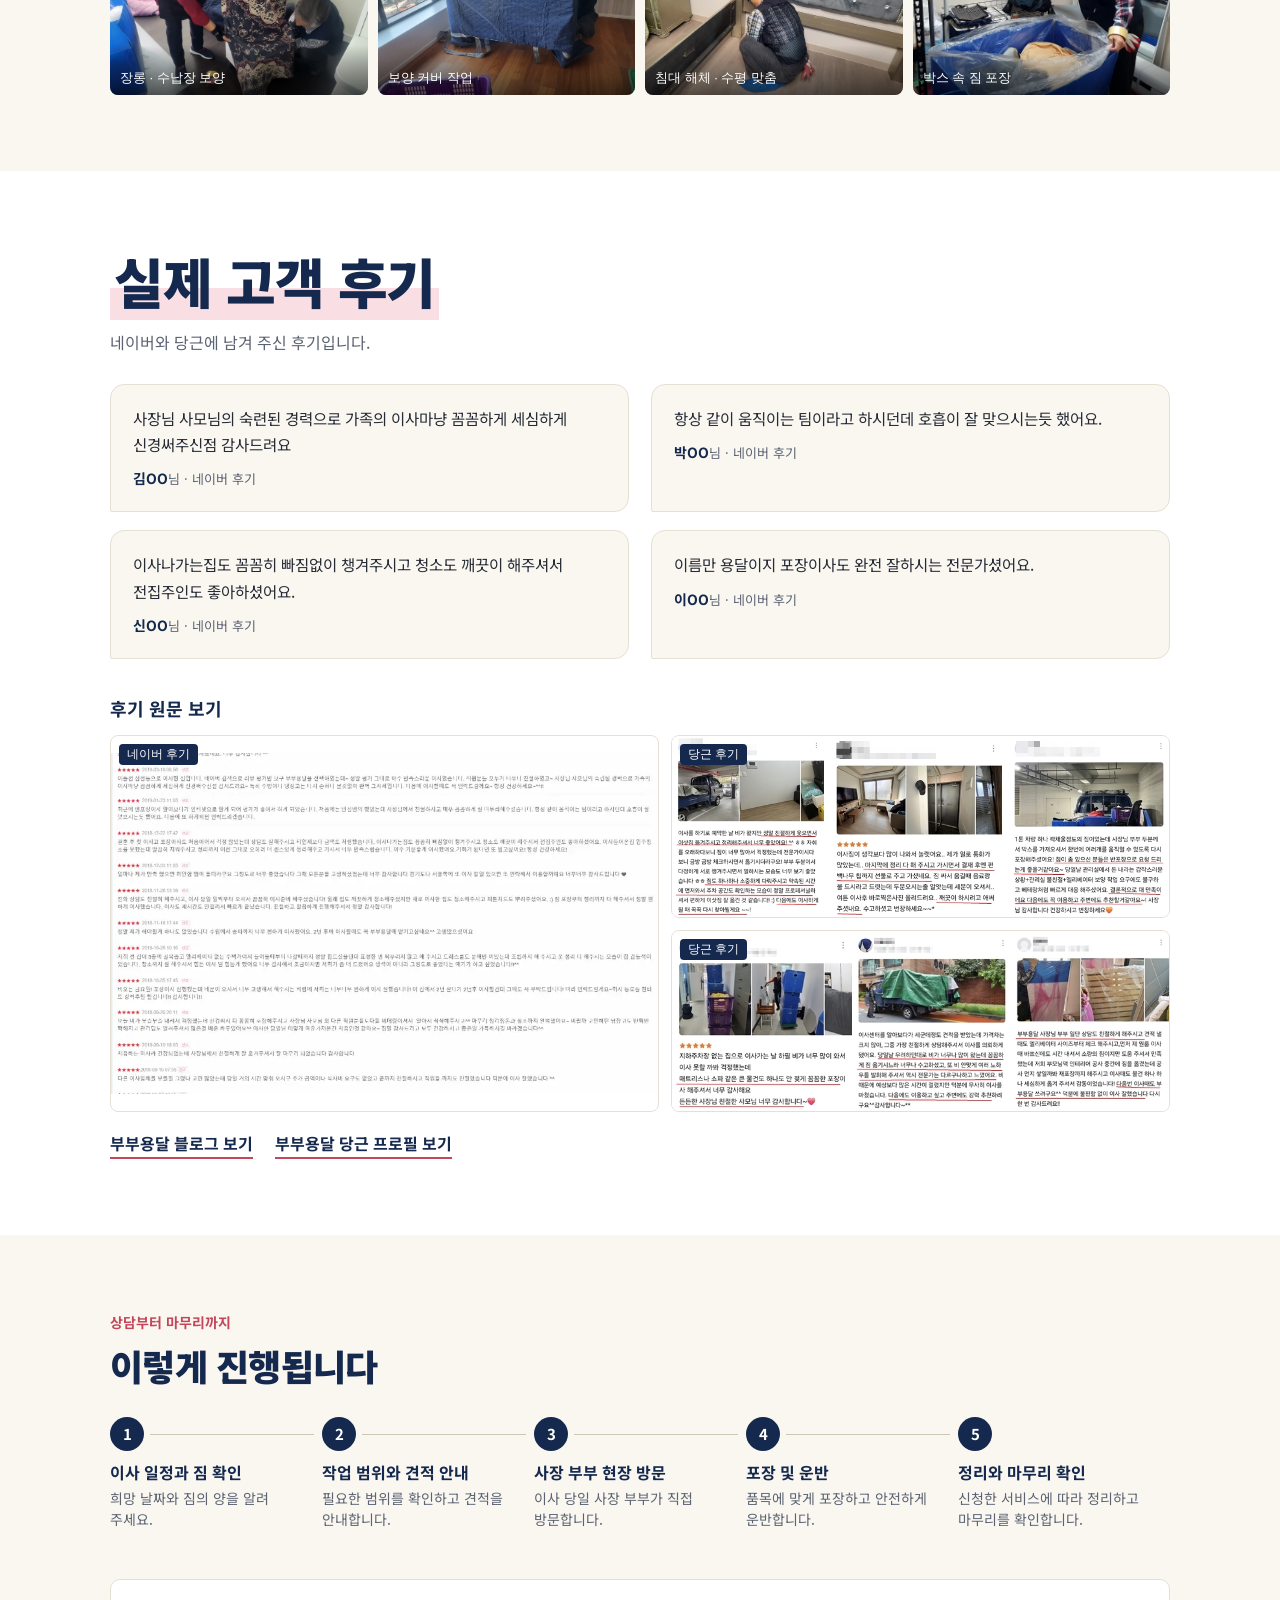
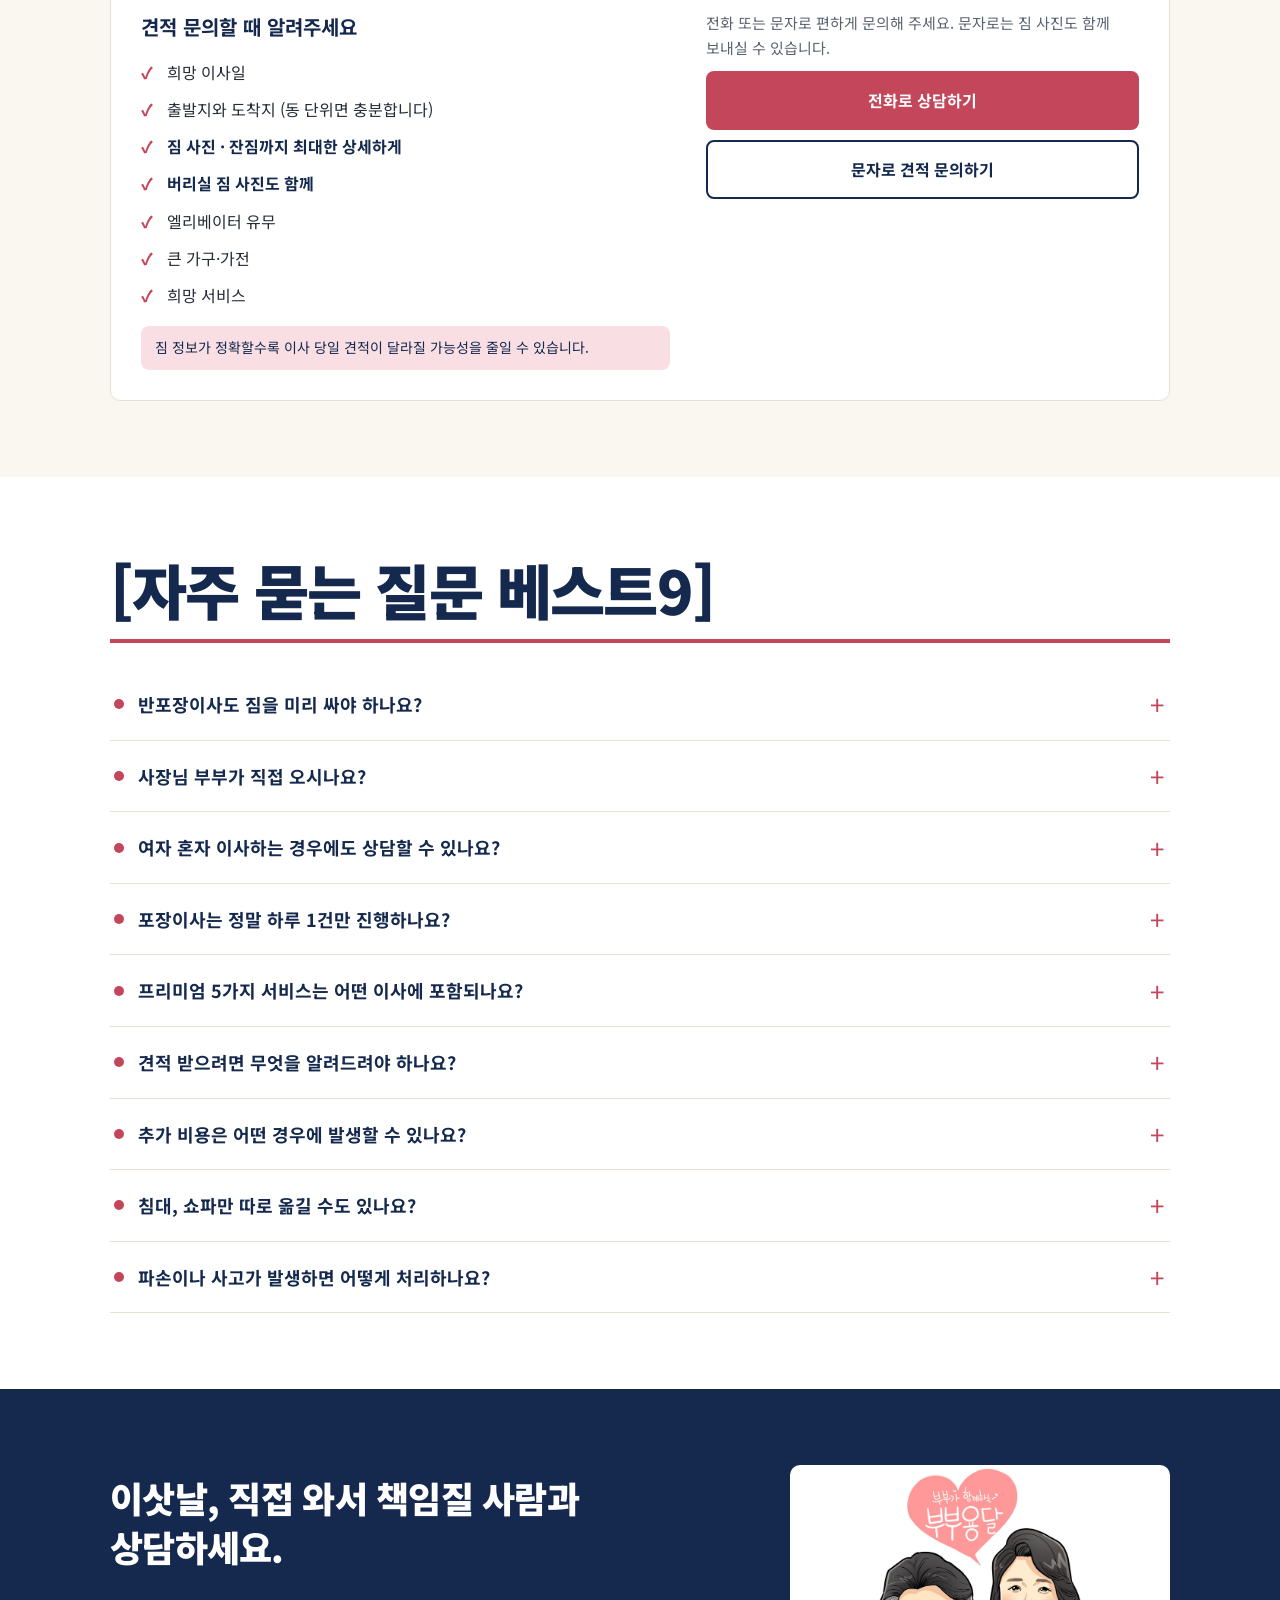
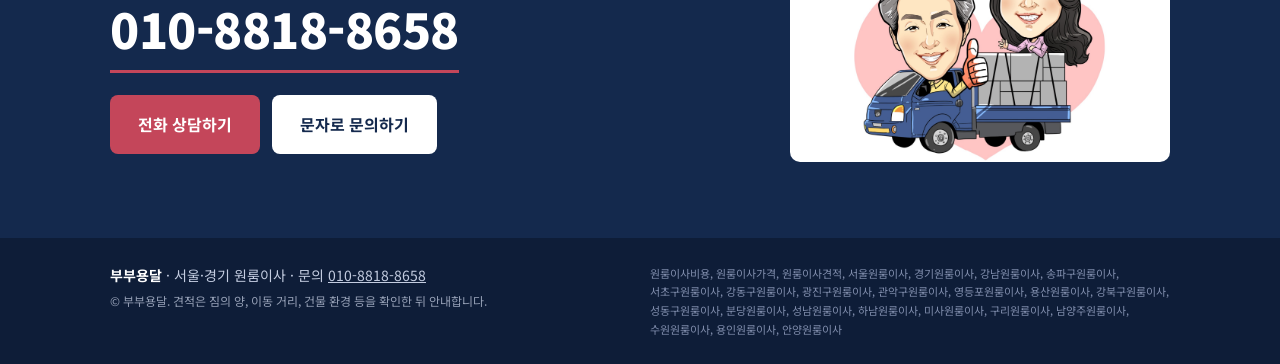
==== commit 0b25791e: "링크 미리보기 이미지를 로고로 변경 Co-Authored-By: Claude Sonnet 5.5 <noreply@anthropic.com>" ====
--- a/index.html
+++ b/index.html
@@ -7,7 +7,11 @@
 <meta name="description" content="30년 전문가, 하청 없이 사장 부부가 직접 오는 서울·경기 원룸이사 전문 부부용달. 원룸이사 견적·비용 상담, 반포장이사는 출발지 짐 전부 포장, 포장이사는 하루 1건. 상담 010-8818-8658">
 <meta property="og:title" content="부부용달 | 하청 없이 사장 부부가 직접 오는 원룸이사">
 <meta property="og:description" content="서울·경기 원룸이사 · 원룸반포장이사 · 원룸포장이사 · 용달이사 · 침대 쇼파 이전설치. 상담 010-8818-8658">
-<meta property="og:image" content="https://bubuyongdal.github.io/images/15.jpg">
+<meta property="og:image" content="https://bubuyongdal.github.io/images/og-logo.jpg">
+<meta property="og:image:width" content="1200">
+<meta property="og:image:height" content="630">
+<meta property="og:image:alt" content="부부용달 로고 - 트럭에서 엄지를 올리는 아버지와 손을 흔드는 어머니">
+<meta name="twitter:card" content="summary_large_image">
 <meta property="og:type" content="website">
 <meta property="og:locale" content="ko_KR">
 <link rel="icon" href="images/2.webp">
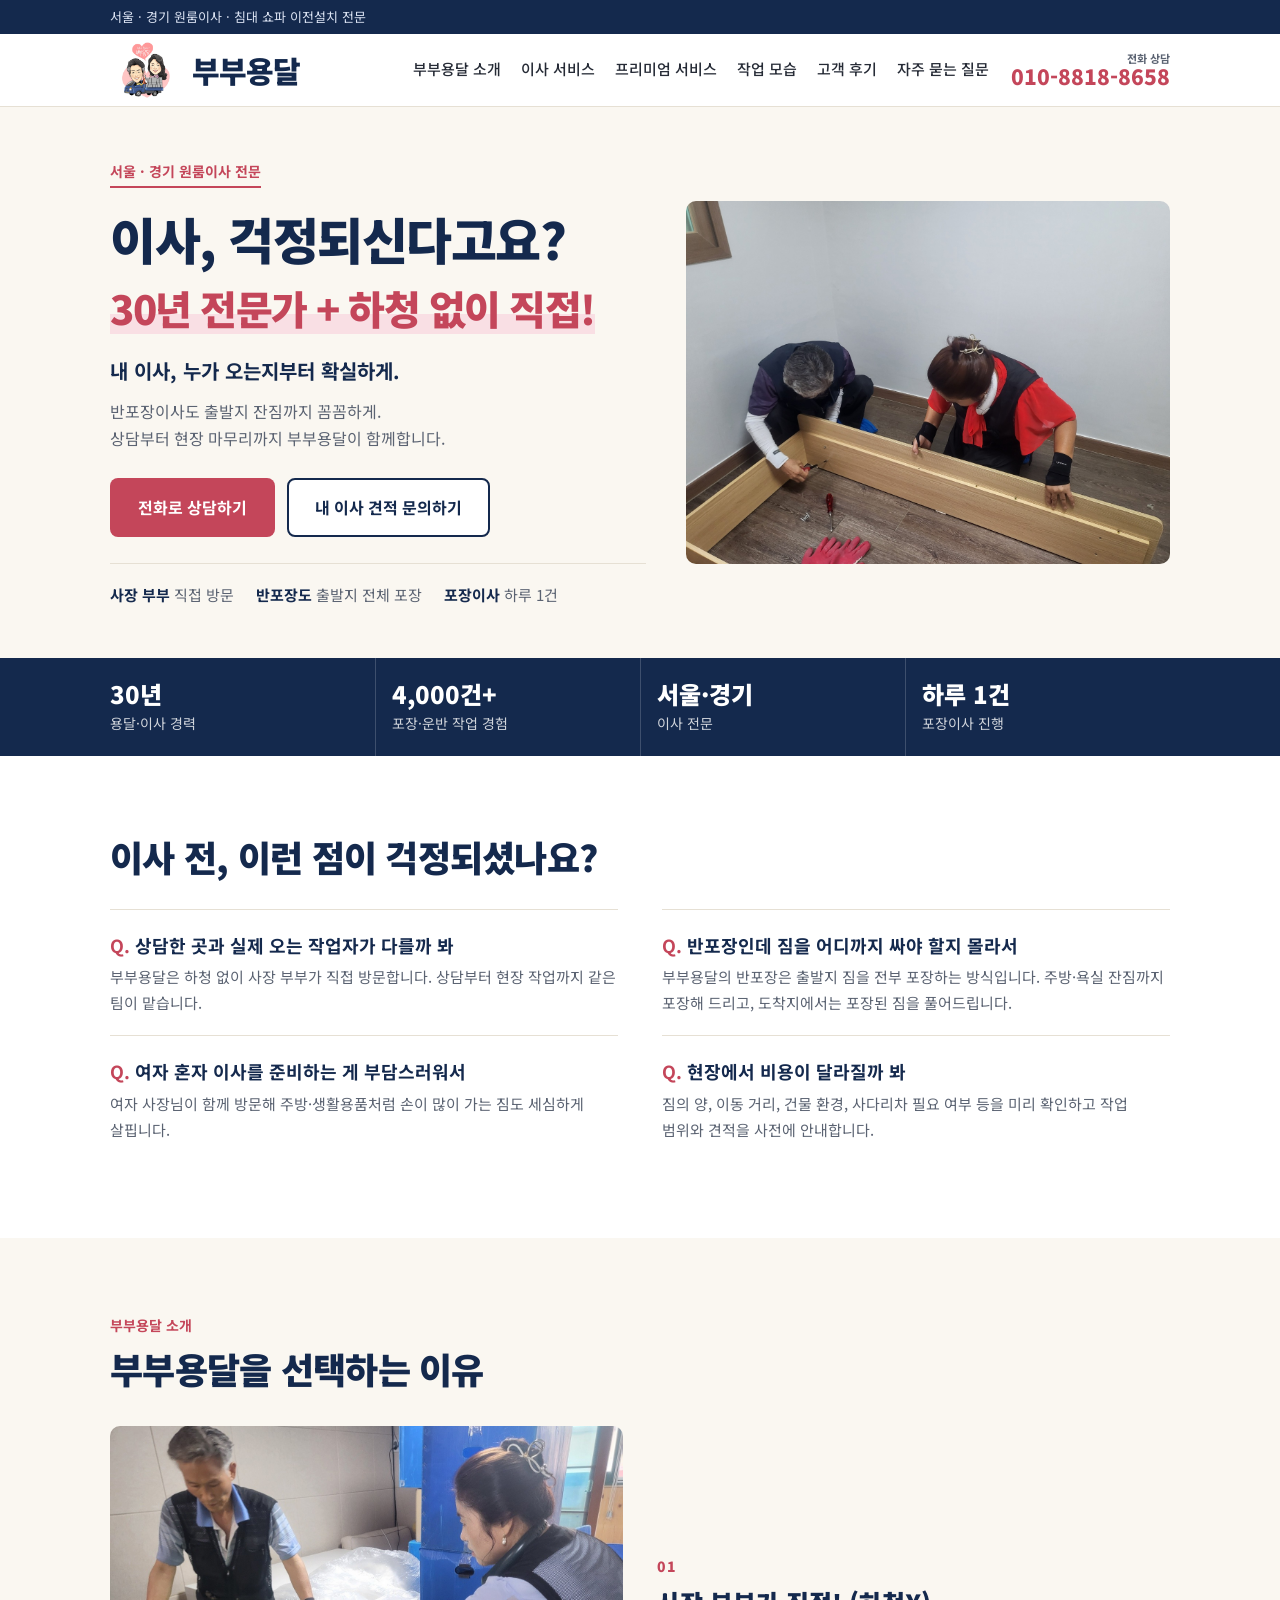
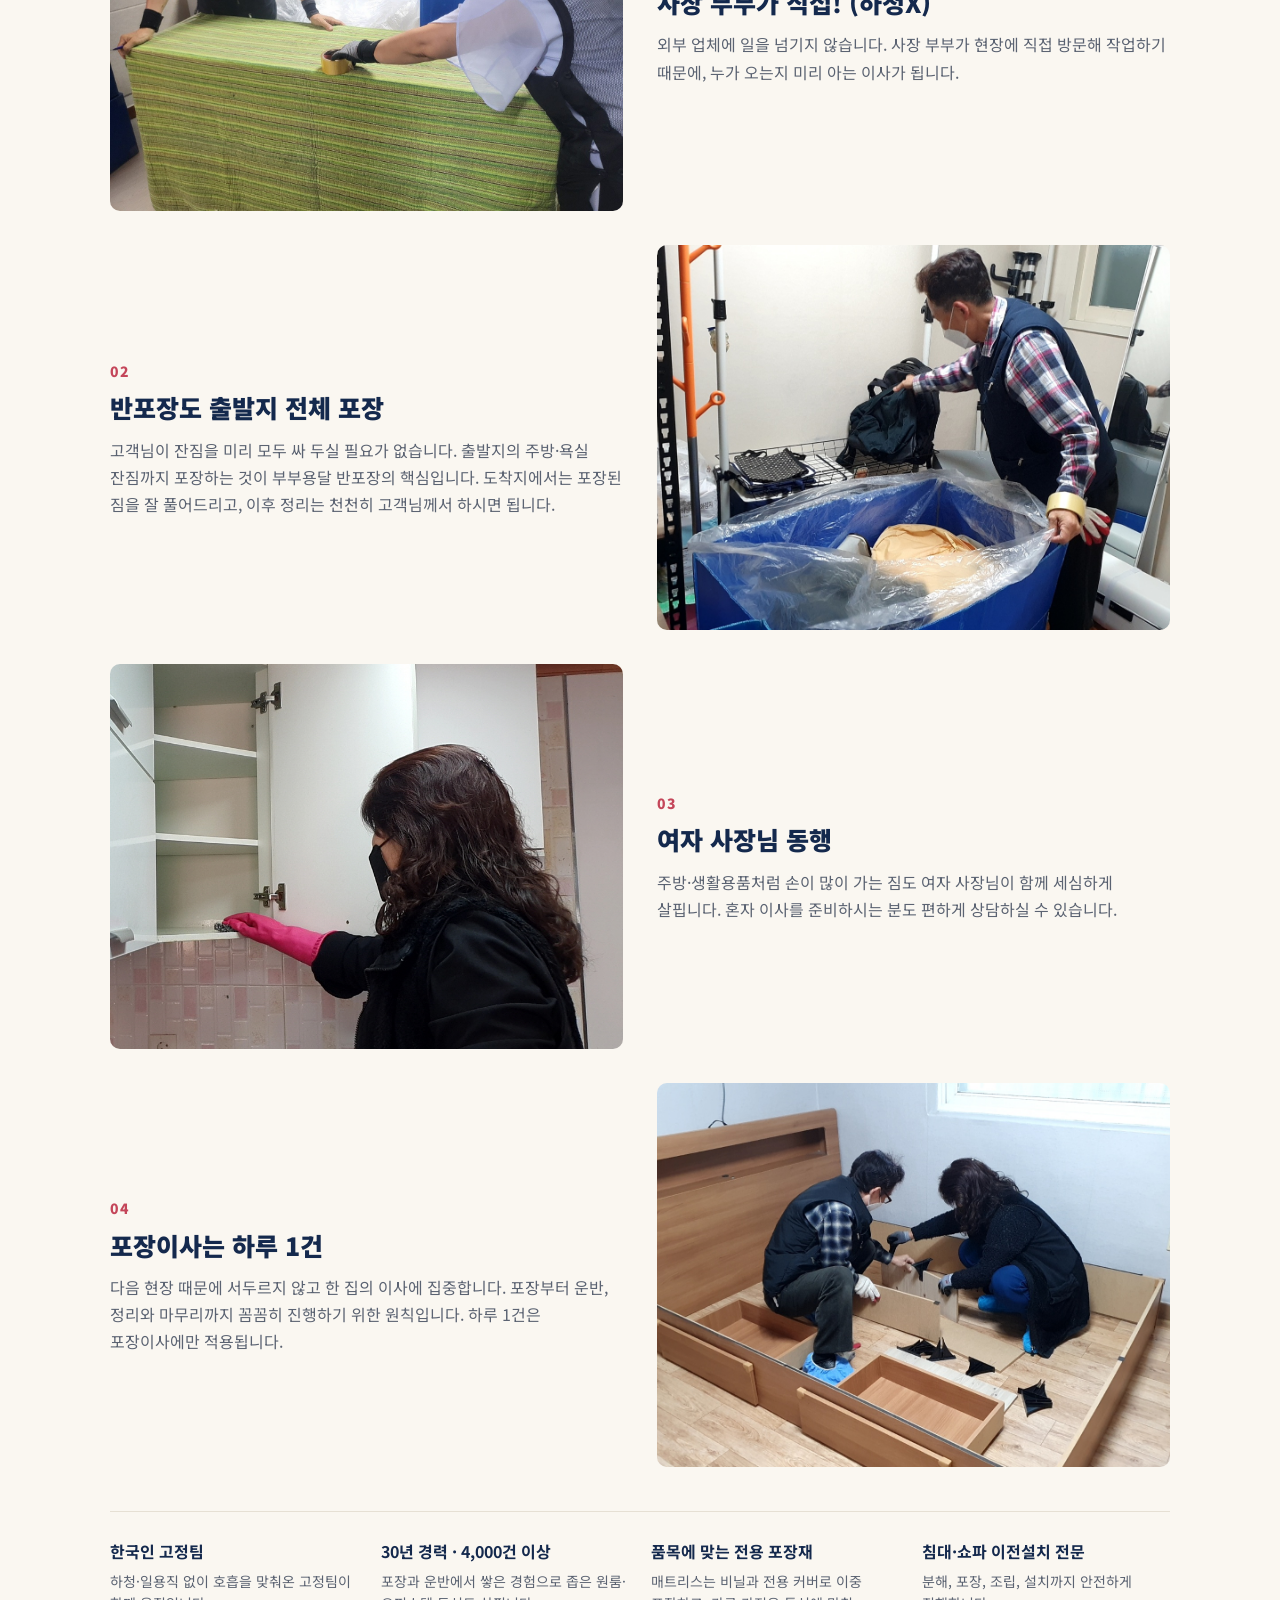
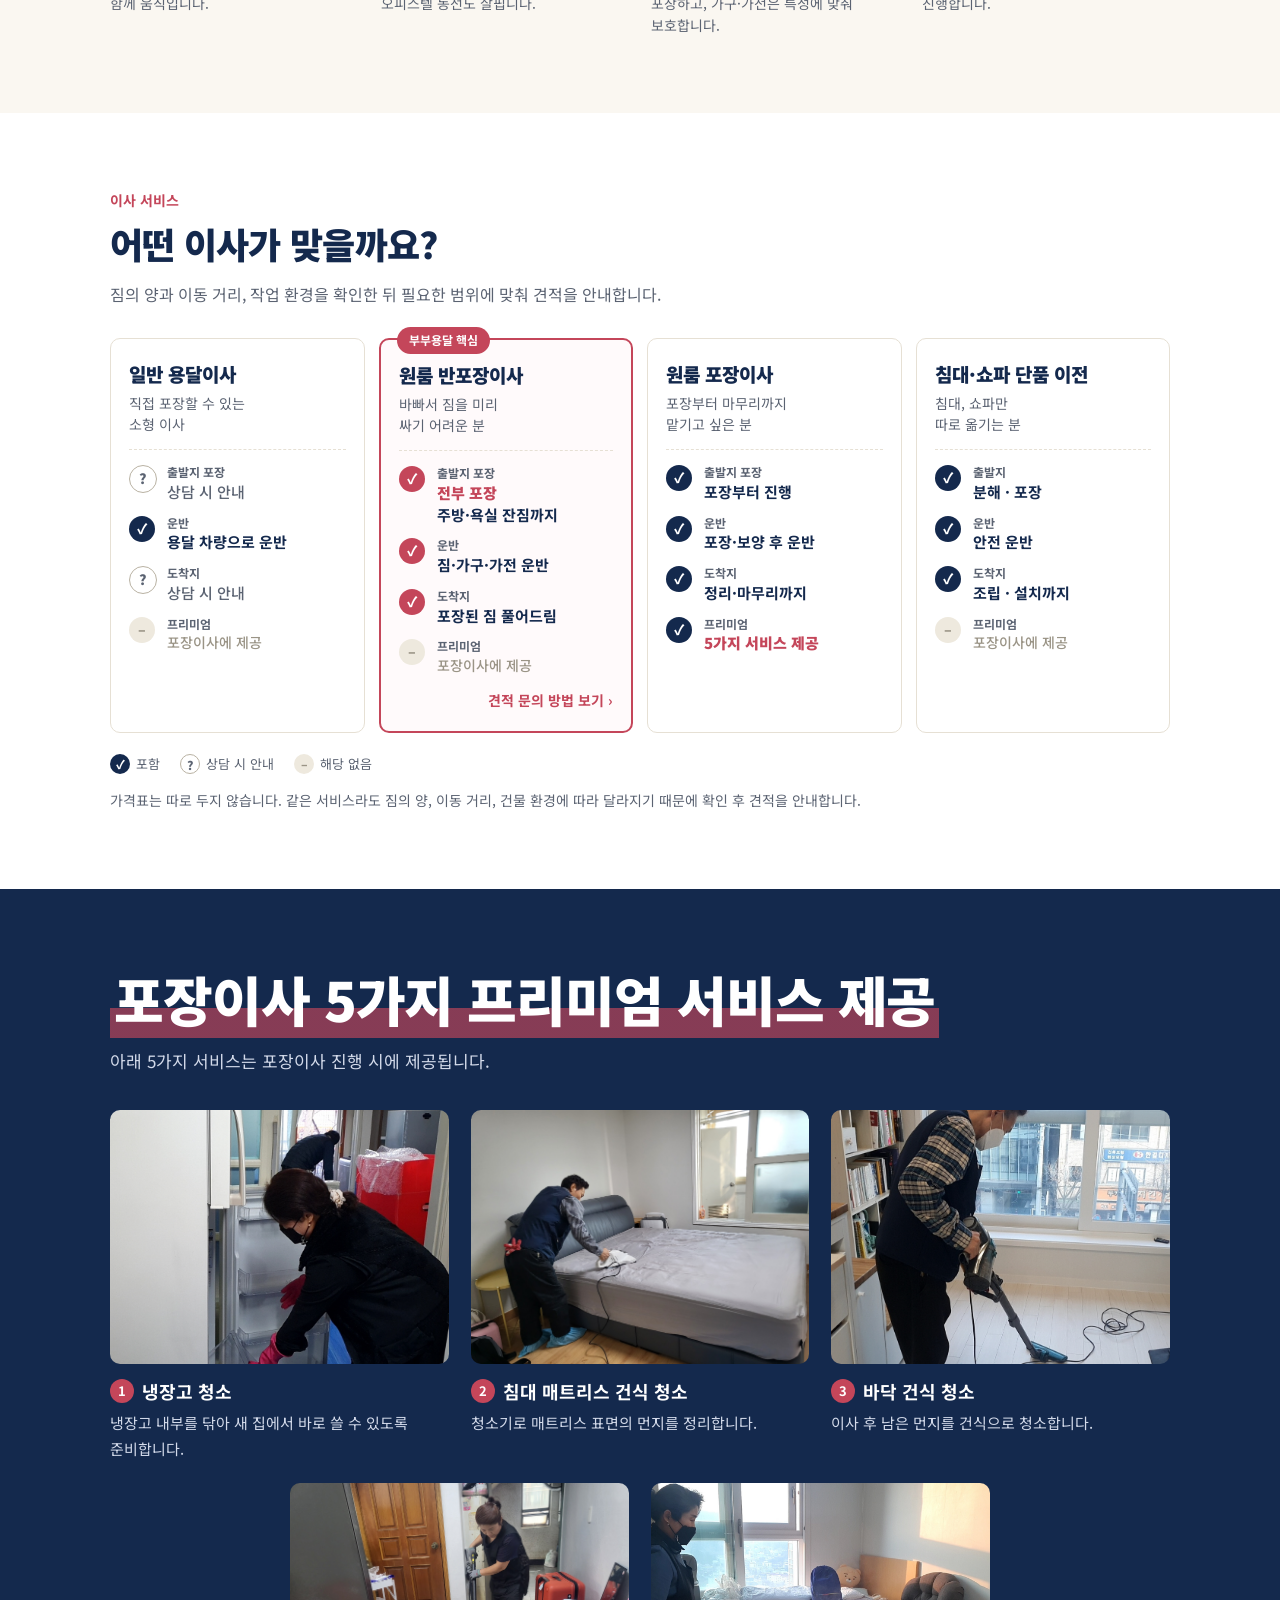
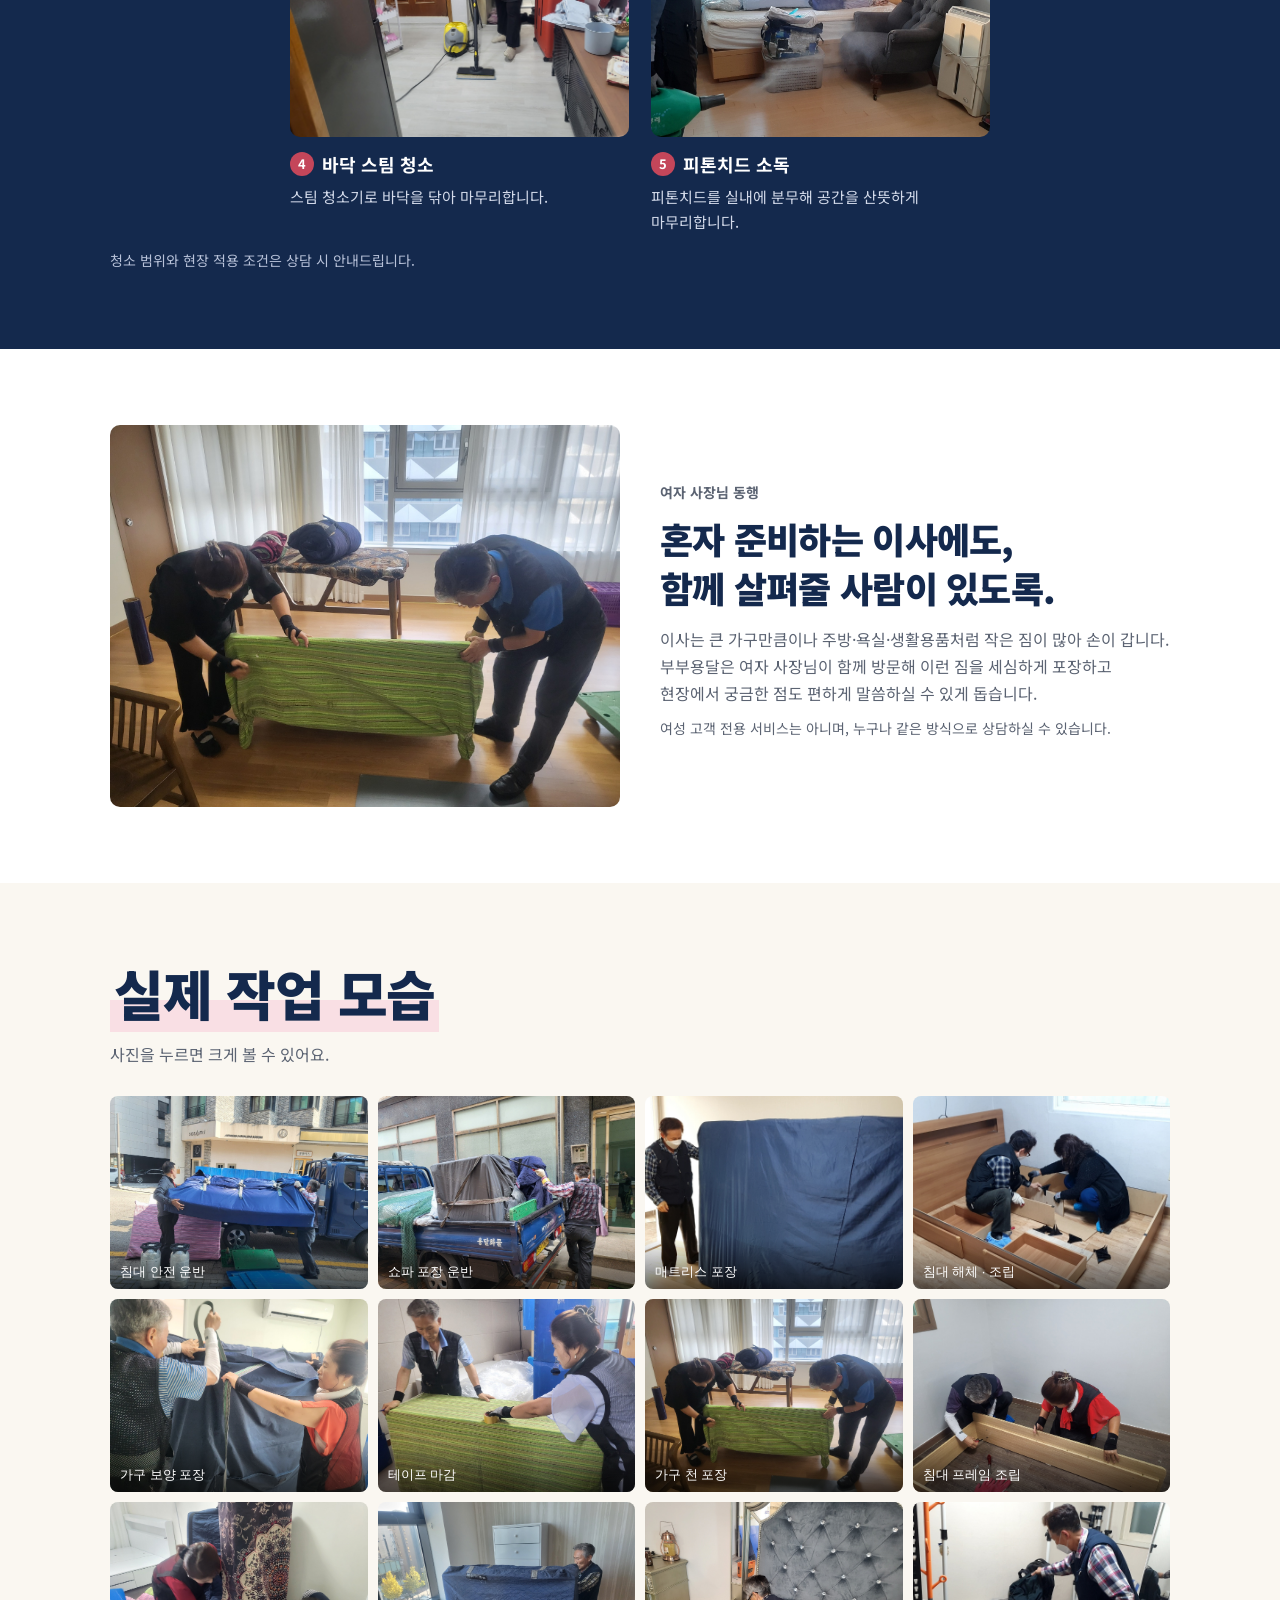
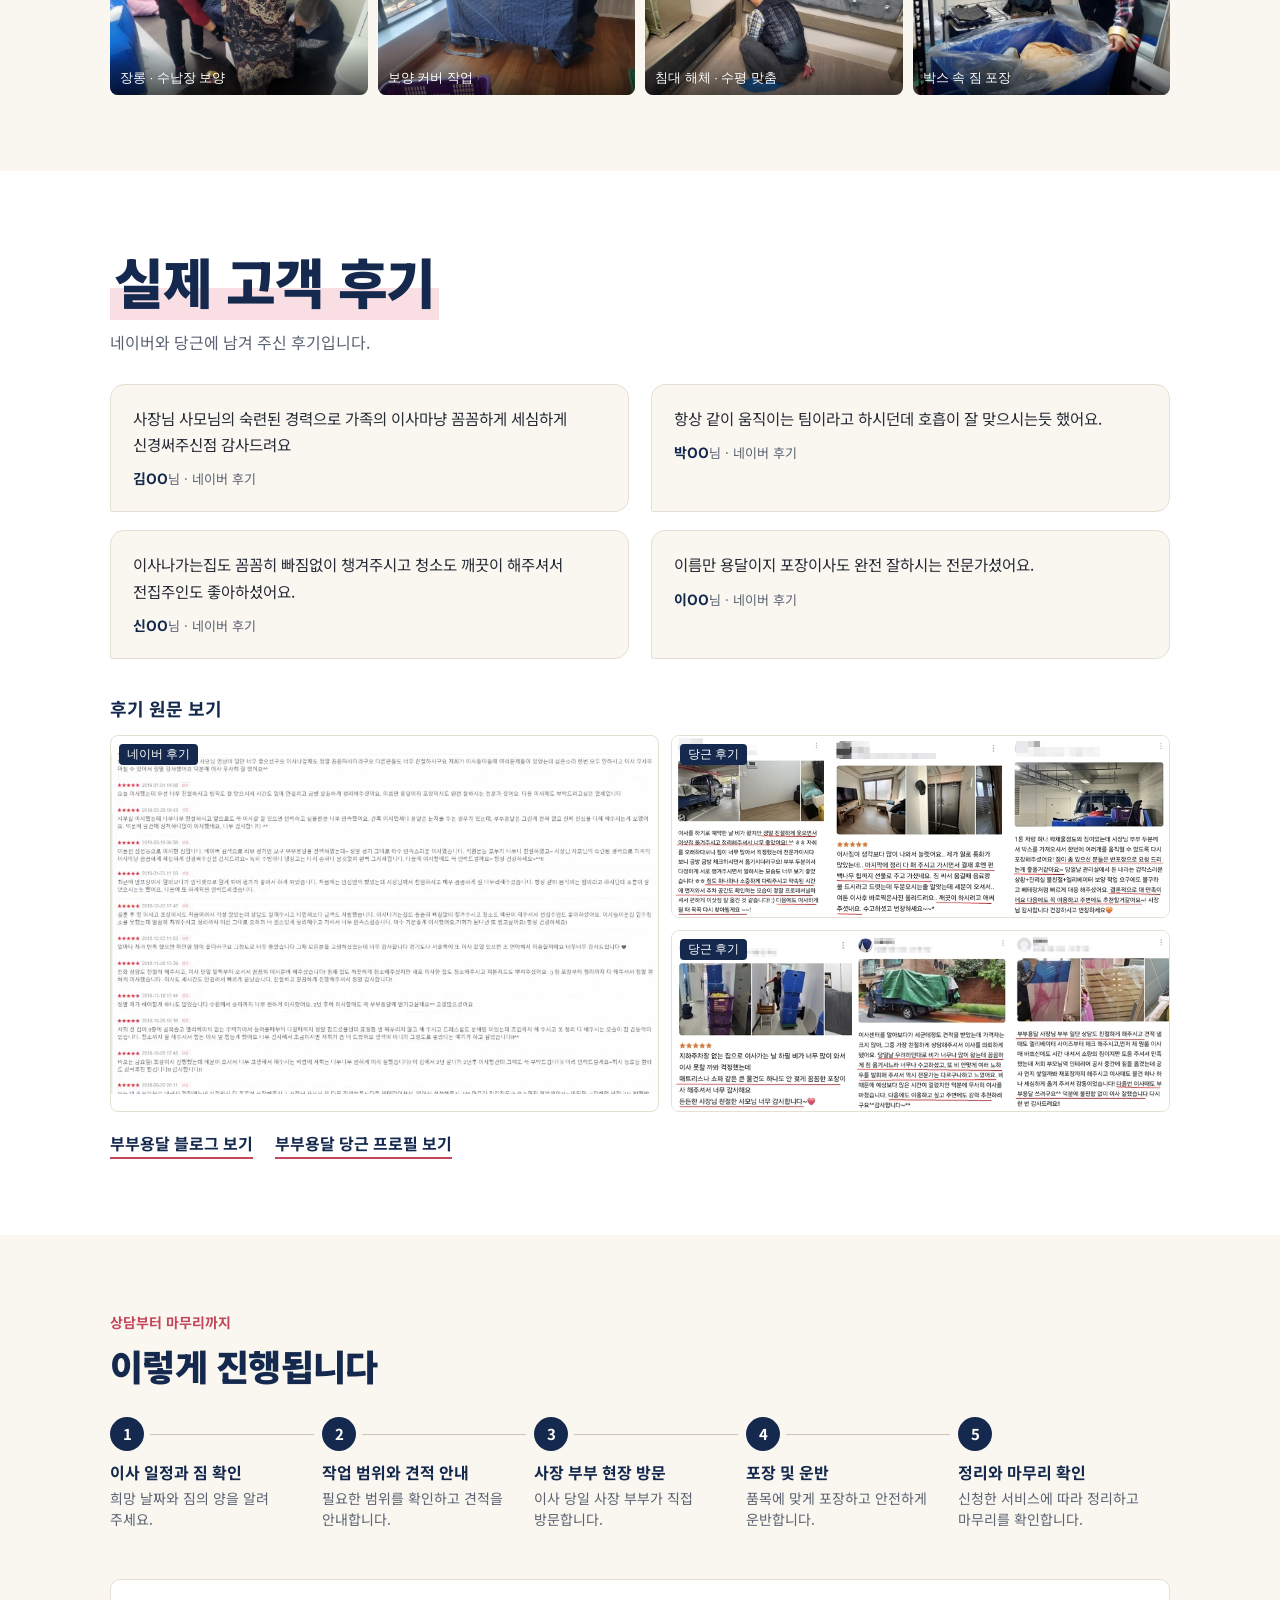
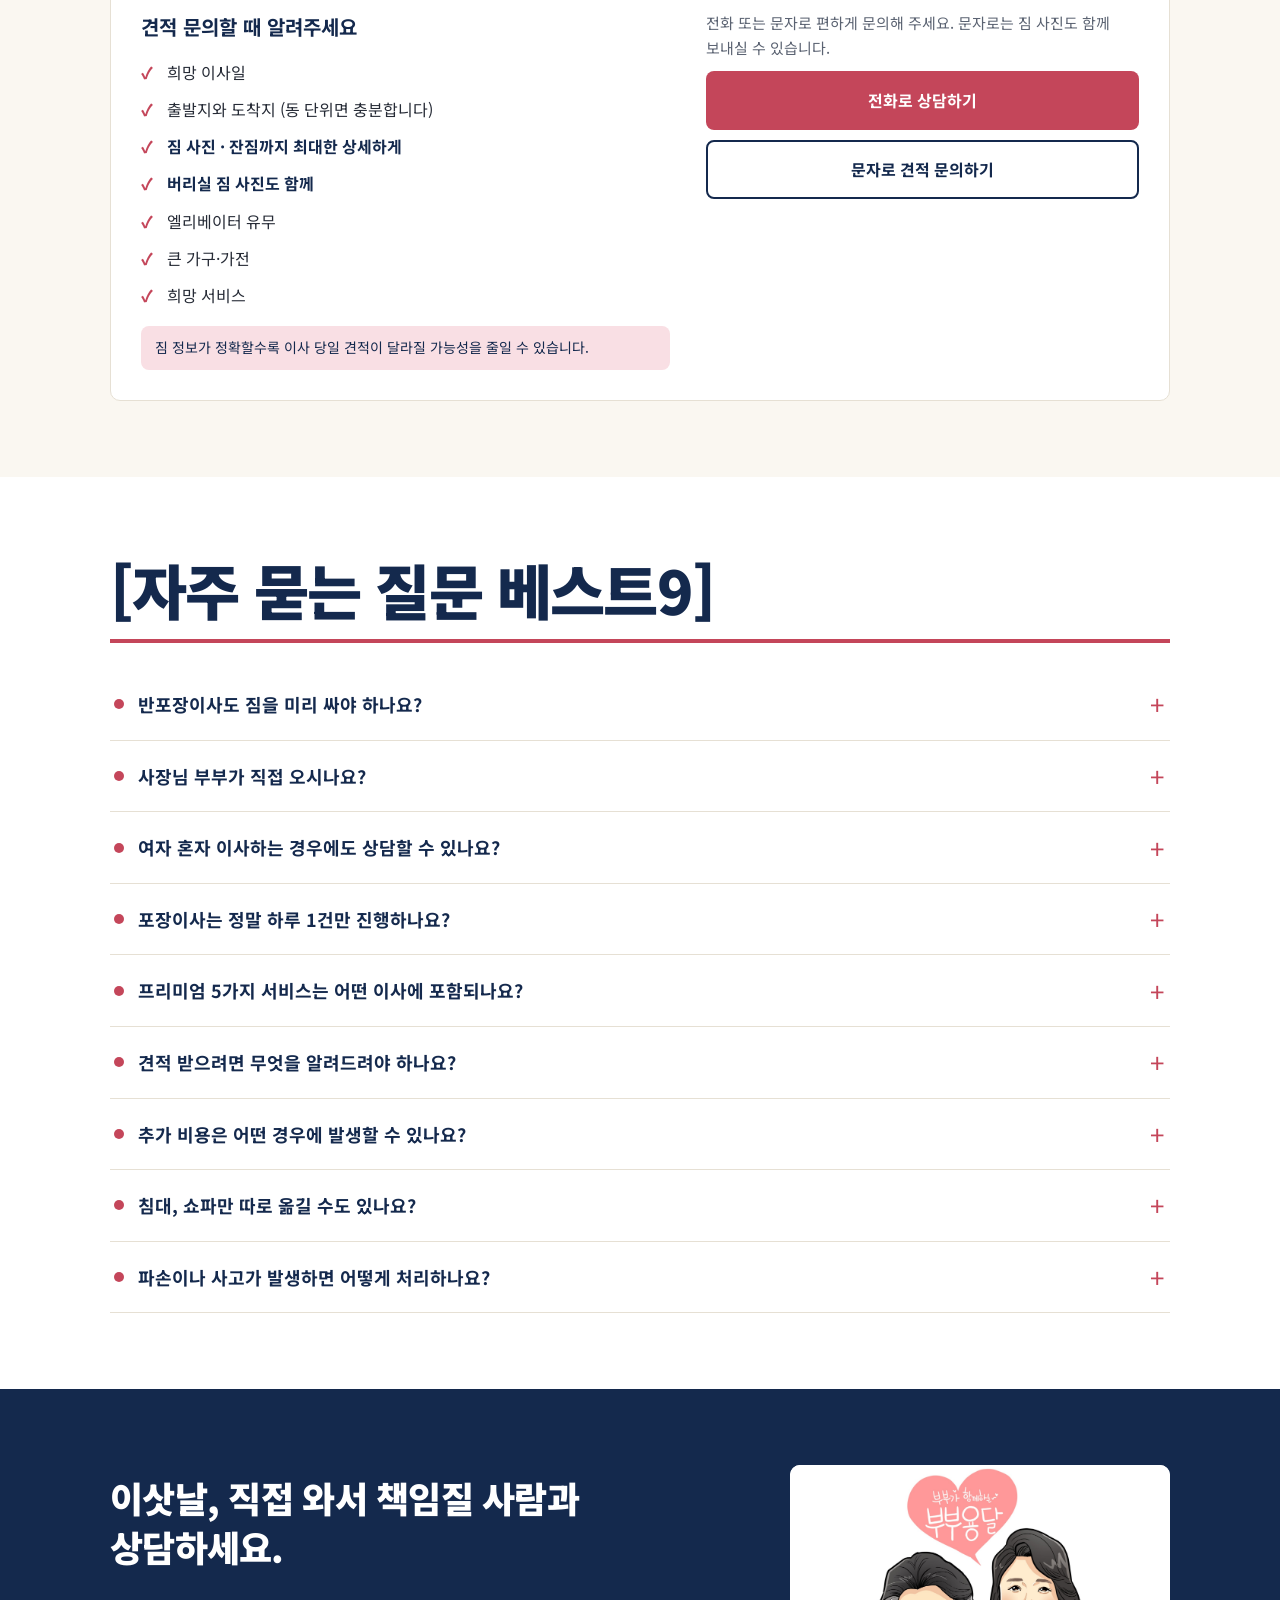
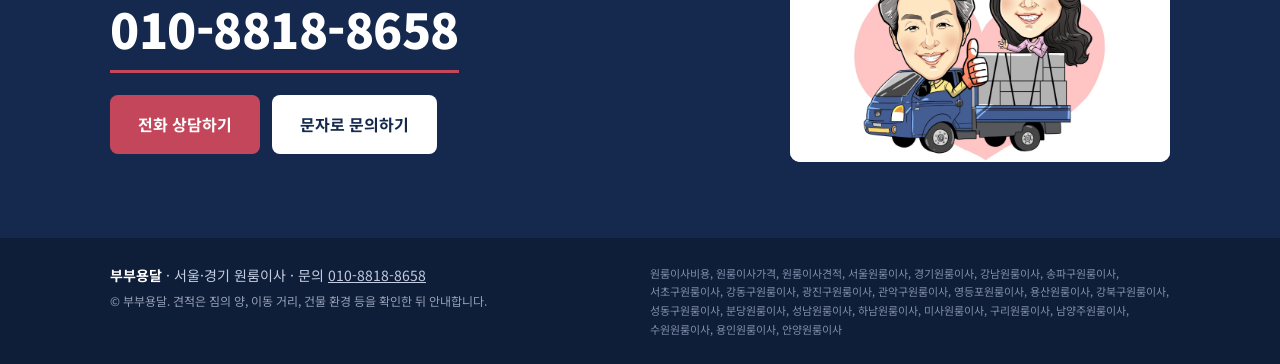
==== commit 7d5f7c32: "용달차 출발 시 배기구 불꽃·연기 부스터 모션 추가 Co-Authored-By: Claude Sonnet 5.5 <noreply@anthropic.com>" ====
--- a/index.html
+++ b/index.html
@@ -393,7 +393,7 @@
       </div>
     </div>
     <div class="logo-stage" id="logo-stage">
-      <div class="logo-mover"><img class="final-logo" src="images/1.jpg" alt="부부용달 로고 캐리커처. 트럭 위에서 엄지를 올리는 아버지와 손을 흔드는 어머니" loading="lazy" width="2000" height="1559"></div>
+      <div class="logo-mover"><img class="final-logo" src="images/1.jpg" alt="부부용달 로고 캐리커처. 트럭 위에서 엄지를 올리는 아버지와 손을 흔드는 어머니" loading="lazy" width="2000" height="1559"><span class="exhaust" aria-hidden="true"><i class="puff"></i><i class="puff"></i><i class="puff"></i><i class="puff"></i><i class="puff"></i><i class="flame"></i></span></div>
     </div>
   </div>
 </section>
--- a/style.css
+++ b/style.css
@@ -213,6 +213,39 @@
   82%{transform:translate(0,0)}
   100%{transform:translate(0,0)}
 }
+/* 배기구 부스터: 출발(20%~50%)에 맞춰 불꽃이 커졌다 줄었다 하고 연기가 뒤로 퍼짐 (vroom과 같은 6초 주기) */
+.logo-mover{position:relative}
+.exhaust{position:absolute;left:71%;top:86%;width:26%;aspect-ratio:4/1;pointer-events:none}
+.exhaust i{position:absolute;left:0;opacity:0}
+.flame{top:15%;width:75%;height:55%;transform-origin:0 50%;
+  background:linear-gradient(90deg,#fffbd0 0%,#ffd84a 25%,#ff8a1f 60%,rgba(255,60,20,0) 100%);
+  clip-path:polygon(0 15%,35% 25%,100% 50%,35% 75%,0 85%)}
+.puff{top:25%;width:20%;aspect-ratio:1;border-radius:50%;filter:blur(1.5px);
+  background:radial-gradient(circle,rgba(200,206,220,.95) 30%,rgba(200,206,220,0) 72%)}
+.logo-stage.drive .flame{animation:flame 6s linear infinite}
+.logo-stage.drive .puff{animation:puff 6s ease-out infinite}
+.logo-stage.drive .puff:nth-child(2){animation-delay:.18s}
+.logo-stage.drive .puff:nth-child(3){animation-delay:.36s}
+.logo-stage.drive .puff:nth-child(4){animation-delay:.54s}
+.logo-stage.drive .puff:nth-child(5){animation-delay:.72s}
+@keyframes flame{
+  0%,19%{opacity:0;transform:scale(.2,.5)}
+  22%{opacity:1;transform:scale(.8,.9)}
+  26%{opacity:1;transform:scale(1.3,1.1)}
+  30%{opacity:1;transform:scale(.9,.85)}
+  34%{opacity:1;transform:scale(1.5,1.15)}
+  38%{opacity:1;transform:scale(1,.9)}
+  42%{opacity:1;transform:scale(1.6,1.2)}
+  46%{opacity:1;transform:scale(1.2,1)}
+  50%{opacity:1;transform:scale(1.5,1.1)}
+  52%,100%{opacity:0;transform:scale(.2,.5)}
+}
+@keyframes puff{
+  0%,20%{opacity:0;transform:translate(0,0) scale(.5)}
+  24%{opacity:.85}
+  36%{opacity:0;transform:translate(420%,-40%) scale(2.4)}
+  37%,100%{opacity:0;transform:translate(0,0) scale(.5)}
+}
 
 /* footer */
 .footer{background:#0e1d38;color:#c3cce0;padding:26px 0;font-size:14px}
@@ -358,5 +391,5 @@
 }
 @media (prefers-reduced-motion:reduce){
   html{scroll-behavior:auto}
-  .svc-card.hl,.logo-stage.drive .logo-mover{animation:none}
-}
+  .svc-card.hl,.logo-stage.drive .logo-mover,.logo-stage.drive .flame,.logo-stage.drive .puff{animation:none}
+}
